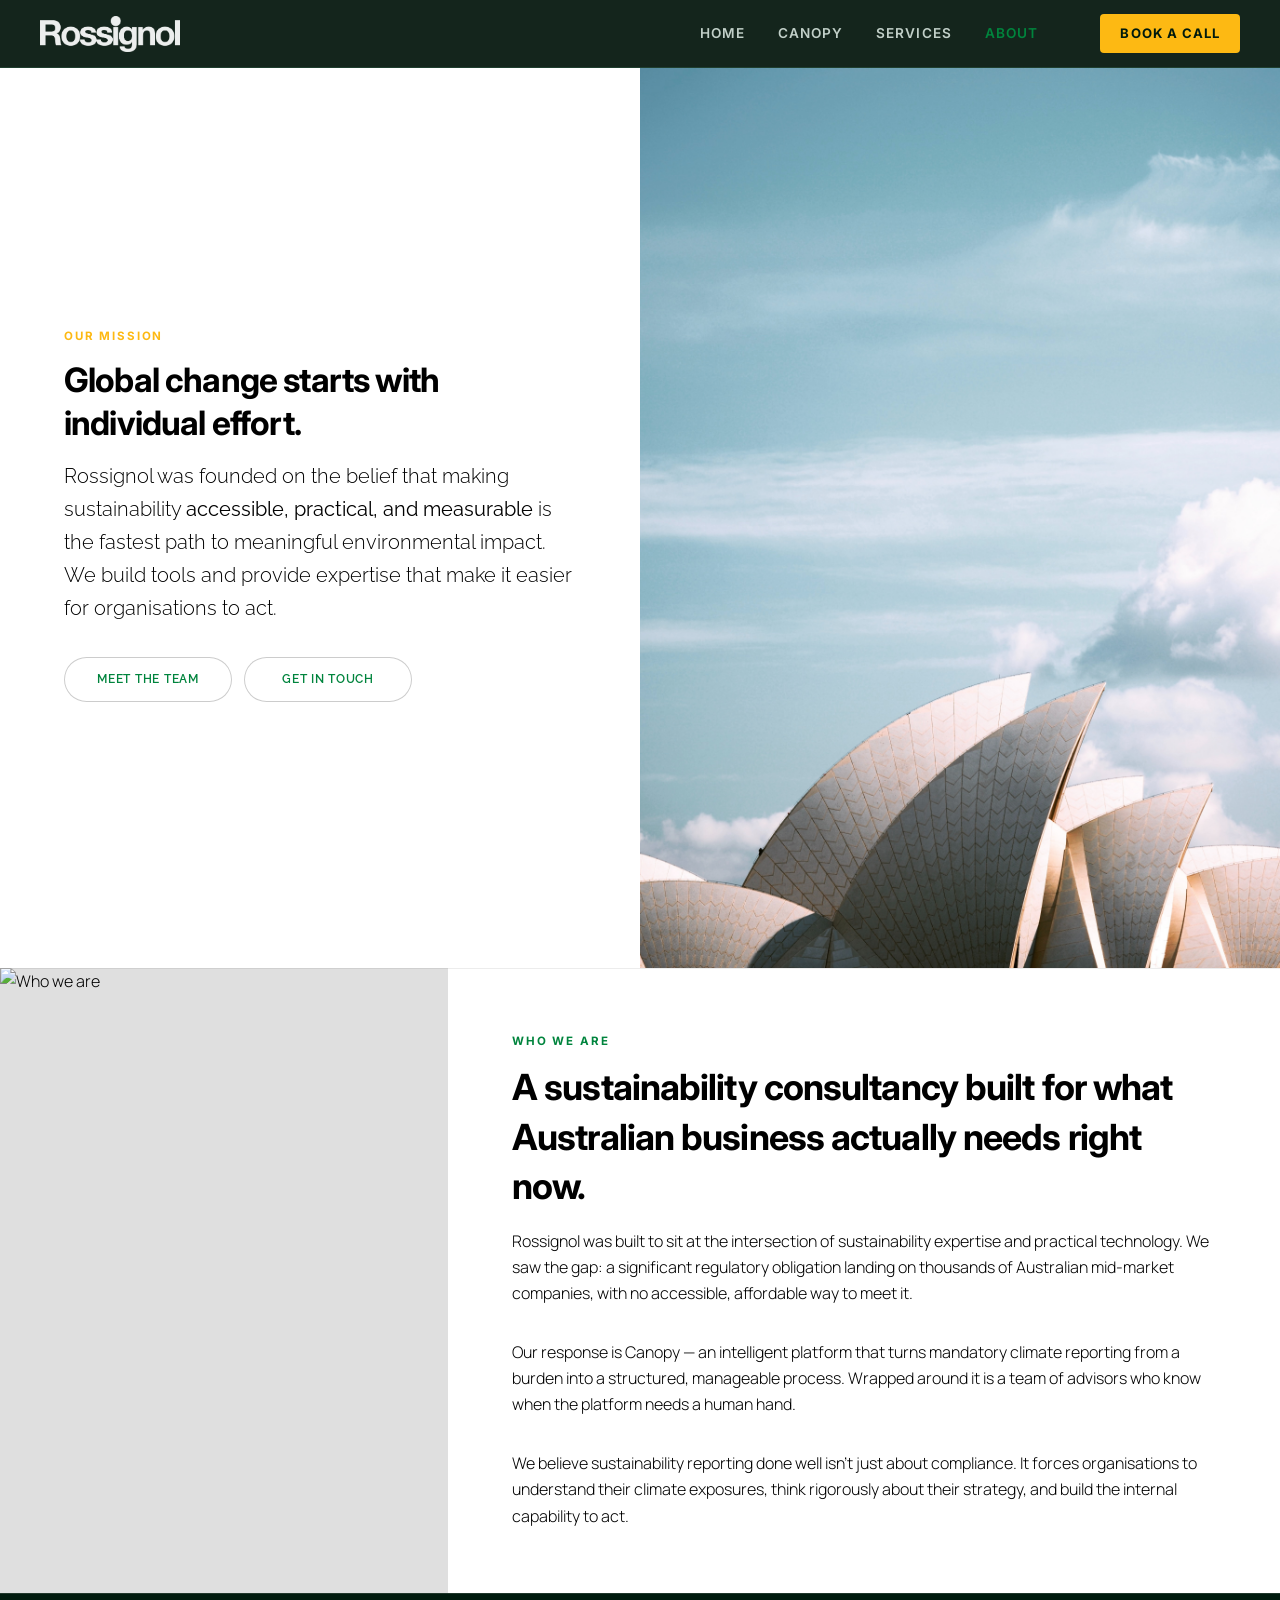
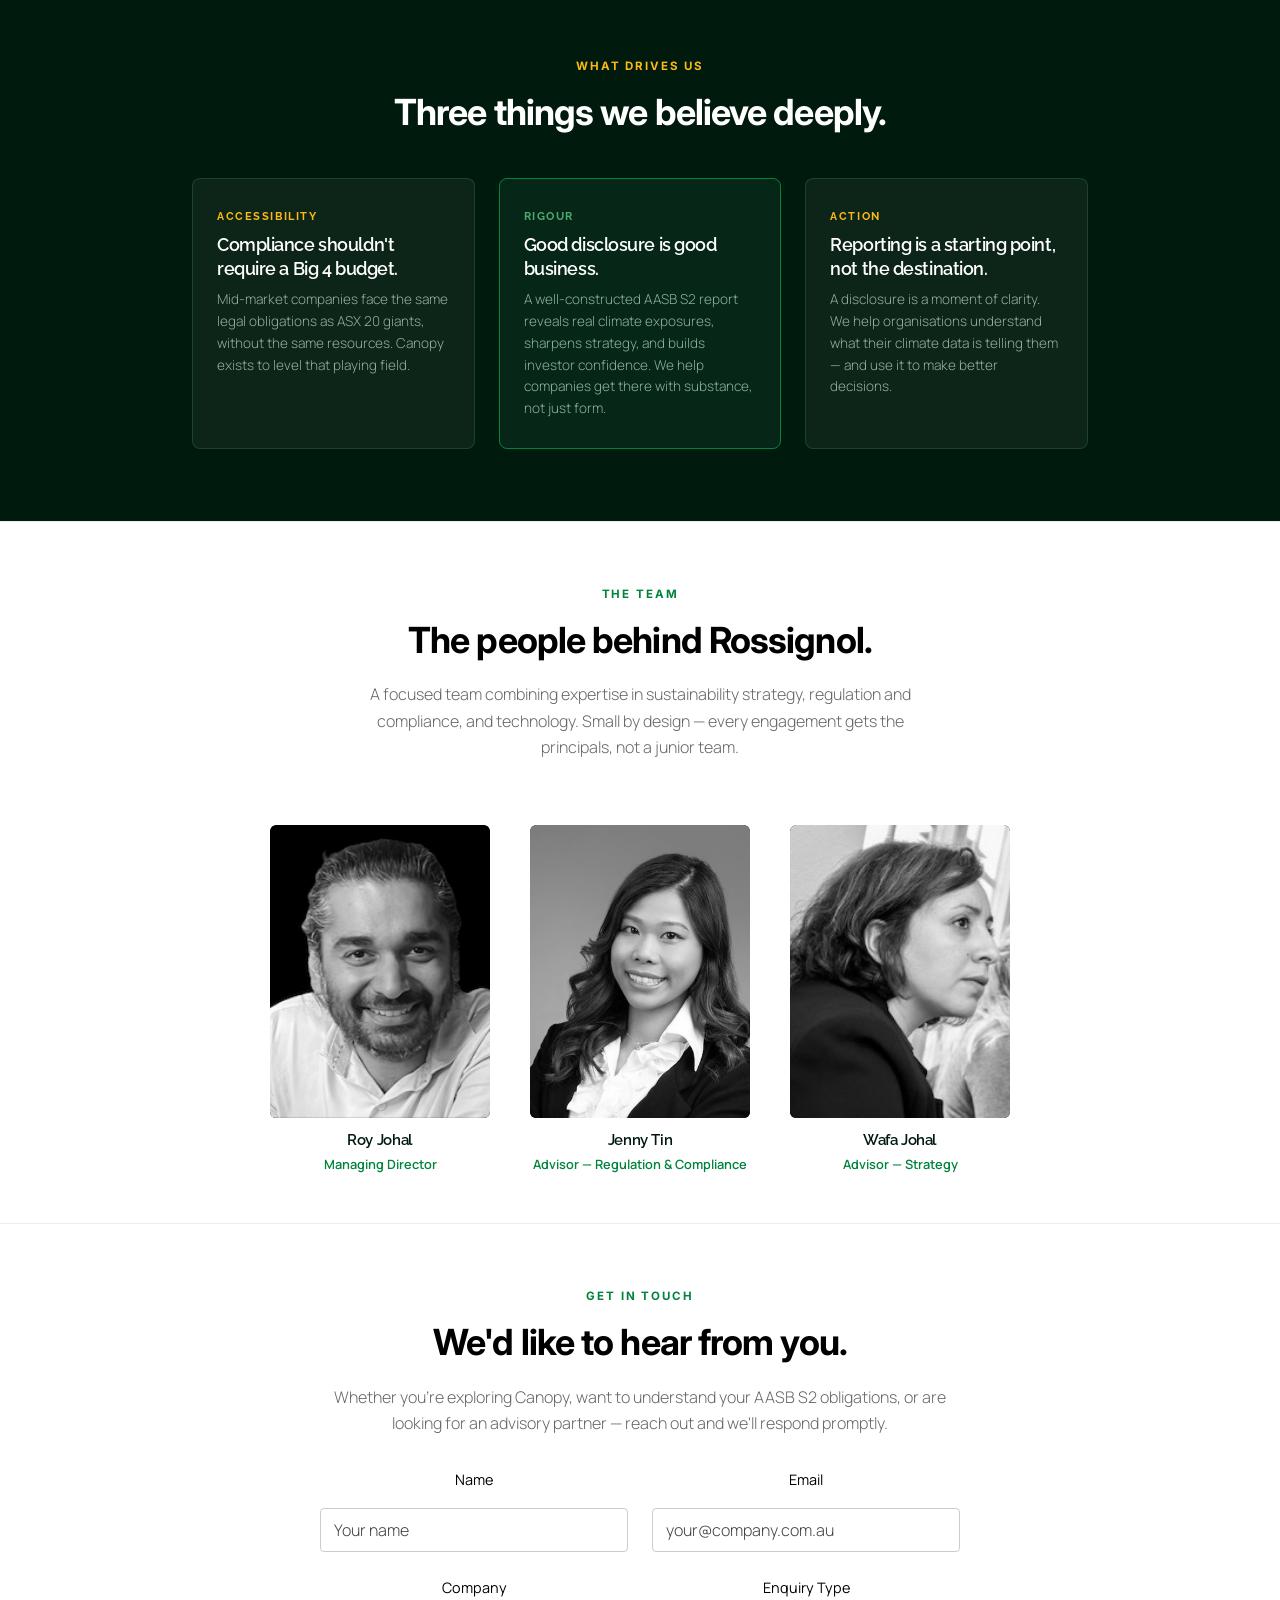
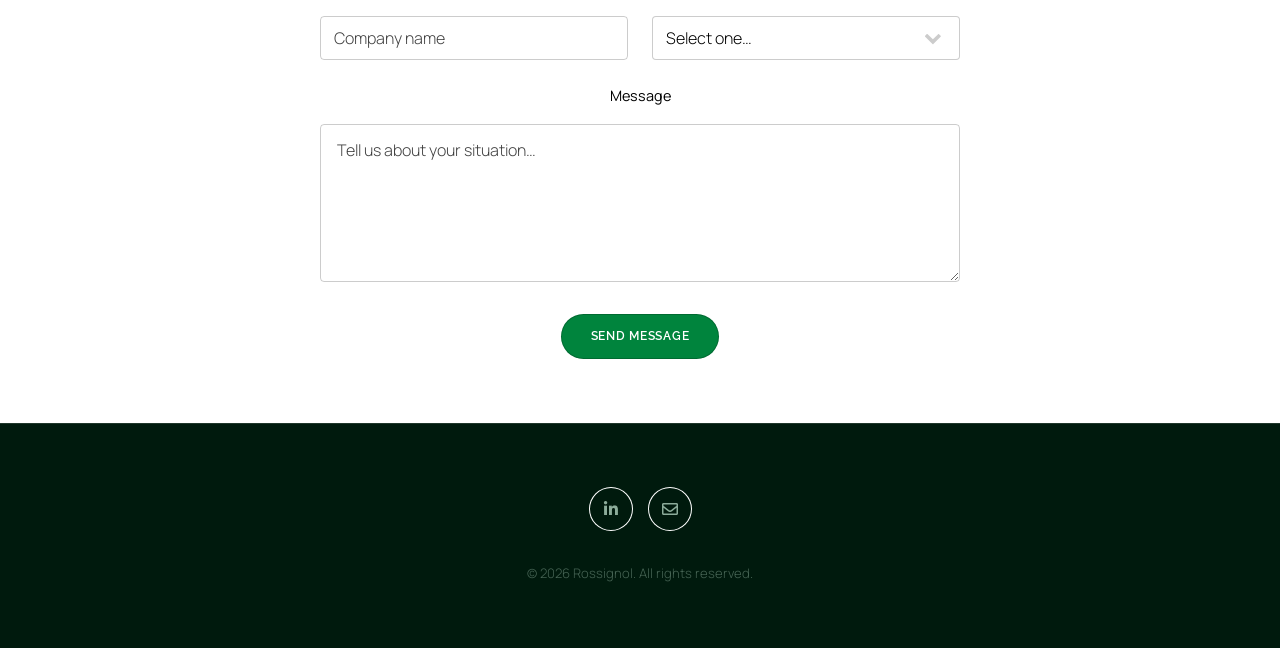
==== about.html @ 2f68af0b "site update v2" ====
<!DOCTYPE HTML>
<html lang="en">

<head>
	<title>About Rossignol — Our Mission &amp; Team</title>
	<meta charset="utf-8" />
	<meta name="viewport" content="width=device-width, initial-scale=1, user-scalable=no" />
	<meta name="description" content="Rossignol is an Australian sustainability consultancy and climate tech company. Meet the team behind Canopy — the AASB S2 climate reporting platform." />
	<link rel="stylesheet" href="assets/css/main.css" />
	<link rel="stylesheet" href="assets/css/custom.css" />
	<noscript><link rel="stylesheet" href="assets/css/noscript.css" /></noscript>

	<link rel="icon" href="images/favicon-32.png" sizes="32x32">
	<link rel="icon" href="images/favicon-128.png" sizes="128x128">
	<link rel="apple-touch-icon" href="images/favicon-180.png" sizes="180x180">
</head>

<body class="is-preload">

	<!-- Navigation -->
	<header id="site-header">
		<div class="header-inner">
			<a href="index.html" class="site-logo">
				<img src="images/logo.png" alt="Rossignol" />
			</a>
			<nav class="site-nav">
				<a href="index.html">Home</a>
				<a href="canopy.html">Canopy</a>
				<a href="services.html">Services</a>
				<a href="about.html" class="active">About</a>
			</nav>
			<a href="#contact" class="nav-cta smooth-scroll-middle">Book a Call</a>
			<button class="nav-toggle" onclick="document.body.classList.toggle('nav-mobile-open')" aria-label="Toggle menu">&#9776;</button>
		</div>
	</header>

	<!-- Wrapper -->
	<div id="wrapper" class="divided">

		<!-- MISSION HERO -->
		<section class="banner style1 orient-left content-align-left image-position-right fullscreen onload-image-fade-in onload-content-fade-right">
			<div class="content">
				<span class="section-label">Our Mission</span>
				<h1>Global change starts with individual effort.</h1>
				<p class="major">Rossignol was founded on the belief that making sustainability <strong>accessible, practical, and measurable</strong> is the fastest path to meaningful environmental impact. We build tools and provide expertise that make it easier for organisations to act.</p>
				<ul class="actions stacked">
					<li>
						<a href="#team" class="button big wide smooth-scroll-middle">Meet the Team</a>
						&nbsp;&nbsp;
						<a href="#contact" class="button big wide smooth-scroll-middle">Get in Touch</a>
					</li>
				</ul>
			</div>
			<div class="image">
				<img src="images/spotlight01.jpg" alt="Our mission" />
			</div>
		</section>

		<!-- WHO WE ARE -->
		<section class="spotlight style1 orient-right content-align-left image-position-center onscroll-image-fade-in">
			<div class="content">
				<span class="section-label">Who We Are</span>
				<h2>A sustainability consultancy built for what Australian business actually needs right now.</h2>
				<p>Rossignol was built to sit at the intersection of sustainability expertise and practical technology. We saw the gap: a significant regulatory obligation landing on thousands of Australian mid-market companies, with no accessible, affordable way to meet it.</p>
				<p>Our response is Canopy — an intelligent platform that turns mandatory climate reporting from a burden into a structured, manageable process. Wrapped around it is a team of advisors who know when the platform needs a human hand.</p>
				<p>We believe sustainability reporting done well isn't just about compliance. It forces organisations to understand their climate exposures, think rigorously about their strategy, and build the internal capability to act.</p>
			</div>
			<div class="image">
				<img src="images/spotlight03.jpg" alt="Who we are" />
			</div>
		</section>

		<!-- WHAT WE BELIEVE -->
		<section class="wrapper style1 invert align-center">
			<div class="inner">
				<span class="section-label">What Drives Us</span>
				<h2>Three things we believe deeply.</h2>

				<div class="deadline-grid" style="margin-top: 2.5rem;">
					<div class="deadline-card">
						<span class="group-label">Accessibility</span>
						<h3>Compliance shouldn't require a Big 4 budget.</h3>
						<p>Mid-market companies face the same legal obligations as ASX 20 giants, without the same resources. Canopy exists to level that playing field.</p>
					</div>
					<div class="deadline-card highlight">
						<span class="group-label">Rigour</span>
						<h3>Good disclosure is good business.</h3>
						<p>A well-constructed AASB S2 report reveals real climate exposures, sharpens strategy, and builds investor confidence. We help companies get there with substance, not just form.</p>
					</div>
					<div class="deadline-card">
						<span class="group-label">Action</span>
						<h3>Reporting is a starting point, not the destination.</h3>
						<p>A disclosure is a moment of clarity. We help organisations understand what their climate data is telling them — and use it to make better decisions.</p>
					</div>
				</div>
			</div>
		</section>

		<!-- TEAM -->
		<section class="wrapper style1 align-center" id="team">
			<div class="inner">
				<span class="section-label">The Team</span>
				<h2>The people behind Rossignol.</h2>
				<p style="max-width: 560px; margin: 0 auto; color: rgba(0,0,0,0.6);">A focused team combining expertise in sustainability strategy, regulation and compliance, and technology. Small by design — every engagement gets the principals, not a junior team.</p>
			</div>

			<div class="team-grid">

			<div class="team-card">
				<div class="team-photo-wrap">
					<img src="images/gallery/thumbs/01.png" alt="Roy Johal — Managing Director" />
					<div class="team-overlay">
						<h3>Roy Johal</h3>
						<p>Managing Director</p>
					</div>
				</div>
				<div class="team-label">
					<h3>Roy Johal</h3>
					<p>Managing Director</p>
				</div>
			</div>

			<div class="team-card">
				<div class="team-photo-wrap">
					<img src="images/gallery/thumbs/03.jpeg" alt="Jenny Tin — Advisor, Regulation and Compliance" />
					<div class="team-overlay">
						<h3>Jenny Tin</h3>
						<p>Advisor — Regulation &amp; Compliance</p>
					</div>
				</div>
				<div class="team-label">
					<h3>Jenny Tin</h3>
					<p>Advisor — Regulation &amp; Compliance</p>
				</div>
			</div>

			<div class="team-card">
				<div class="team-photo-wrap">
					<img src="images/gallery/thumbs/02.jpeg" alt="Wafa Johal — Advisor, Strategy" />
					<div class="team-overlay">
						<h3>Wafa Johal</h3>
						<p>Advisor — Strategy</p>
					</div>
				</div>
				<div class="team-label">
					<h3>Wafa Johal</h3>
					<p>Advisor — Strategy</p>
				</div>
			</div>

		</div>
		</section>

		<!-- CONTACT -->
		<section class="wrapper style1 align-center" id="contact">
			<div class="inner medium">
				<span class="section-label">Get in Touch</span>
				<h2>We'd like to hear from you.</h2>
				<p style="color: rgba(0,0,0,0.6); margin-bottom: 2rem;">Whether you're exploring Canopy, want to understand your AASB S2 obligations, or are looking for an advisory partner — reach out and we'll respond promptly.</p>
				<form method="post" action="https://formspree.io/f/meqbvoko" accept-charset="utf-8">
					<div class="fields">
						<div class="field half">
							<label for="name">Name</label>
							<input type="text" name="name" id="name" placeholder="Your name" />
						</div>
						<div class="field half">
							<label for="email">Email</label>
							<input type="email" name="email" id="email" placeholder="your@company.com.au" />
						</div>
						<div class="field half">
							<label for="company">Company</label>
							<input type="text" name="company" id="company" placeholder="Company name" />
						</div>
						<div class="field half">
							<label for="enquiry">Enquiry Type</label>
							<select name="enquiry" id="enquiry">
								<option value="">Select one…</option>
								<option value="early-access">Canopy Early Access</option>
								<option value="discovery">Book a Discovery Call</option>
								<option value="services">Advisory Services</option>
								<option value="general">General Enquiry</option>
							</select>
						</div>
						<div class="field">
							<label for="message">Message</label>
							<textarea name="message" id="message" rows="5" placeholder="Tell us about your situation…"></textarea>
						</div>
					</div>
					<ul class="actions special">
						<li><input type="submit" value="Send Message" /></li>
					</ul>
				</form>
			</div>
		</section>

		<!-- Footer -->
		<footer class="wrapper style1 align-center invert">
			<div class="inner">
				<ul class="icons">
					<li><a href="#" class="icon brands style2 fa-linkedin-in"><span class="label">LinkedIn</span></a></li>
					<li><a href="#" class="icon style2 fa-envelope"><span class="label">Email</span></a></li>
				</ul>
				<p style="margin-top: 1.5rem; font-size: 0.82rem; opacity: 0.5;">&copy; 2026 Rossignol. All rights reserved.</p>
			</div>
		</footer>

	</div>

	<!-- Scripts -->
	<script src="assets/js/jquery.min.js"></script>
	<script src="assets/js/jquery.scrollex.min.js"></script>
	<script src="assets/js/jquery.scrolly.min.js"></script>
	<script src="assets/js/browser.min.js"></script>
	<script src="assets/js/breakpoints.min.js"></script>
	<script src="assets/js/util.js"></script>
	<script src="assets/js/main.js"></script>

</body>
</html>
---- assets/css/main.css ----
@import url(fontawesome-all.min.css);
/* @import url("https://fonts.googleapis.com/css?family=Arimo:300,300i,400,400i"); */
@import url("https://fonts.googleapis.com/css?family=Source+Sans+Pro:300,300i,400,400i");

/*
	Story by HTML5 UP
	html5up.net | @ajlkn
	Free for personal and commercial use under the CCA 3.0 license (html5up.net/license)
*/

html, body, div, span, applet, object,
iframe, h1, h2, h3, h4, h5, h6, p, blockquote,
pre, a, abbr, acronym, address, big, cite,
code, del, dfn, em, img, ins, kbd, q, s, samp,
small, strike, strong, sub, sup, tt, var, b,
u, i, center, dl, dt, dd, ol, ul, li, fieldset,
form, label, legend, table, caption, tbody,
tfoot, thead, tr, th, td, article, aside,
canvas, details, embed, figure, figcaption,
footer, header, hgroup, menu, nav, output, ruby,
section, summary, time, mark, audio, video {
	margin: 0;
	padding: 0;
	border: 0;
	font-size: 100%;
	font: inherit;
	vertical-align: baseline;}

article, aside, details, figcaption, figure,
footer, header, hgroup, menu, nav, section {
	display: block;}

body {
	line-height: 1;
}

ol, ul {
	list-style: none;
}

blockquote, q {
	quotes: none;
}

	blockquote:before, blockquote:after, q:before, q:after {
		content: '';
		content: none;
	}

table {
	border-collapse: collapse;
	border-spacing: 0;
}

body {
	-webkit-text-size-adjust: none;
}

mark {
	background-color: transparent;
	color: inherit;
}

input::-moz-focus-inner {
	border: 0;
	padding: 0;
}

input, select, textarea {
	-moz-appearance: none;
	-webkit-appearance: none;
	-ms-appearance: none;
	appearance: none;
}

/* Basic */

	@-ms-viewport {
		width: device-width;
	}

	body {
		-ms-overflow-style: scrollbar;
	}

	@media screen and (max-width: 480px) {

		html, body {
			min-width: 320px;
		}

	}

	html {
		box-sizing: border-box;
	}

	*, *:before, *:after {
		box-sizing: inherit;
	}

	body {
		background: #ffffff;
	}

		body.is-preload *, body.is-preload *:before, body.is-preload *:after {
			-moz-animation: none !important;
			-webkit-animation: none !important;
			-ms-animation: none !important;
			animation: none !important;
			-moz-transition: none !important;
			-webkit-transition: none !important;
			-ms-transition: none !important;
			transition: none !important;
		}

/* Type */

	html {
		font-size: 18pt;
	}

		@media screen and (max-width: 1680px) {

			html {
				font-size: 14pt;
			}

		}

		@media screen and (max-width: 1280px) {

			html {
				font-size: 12pt;
			}

		}

		@media screen and (max-width: 736px) {

			html {
				font-size: 11pt;
			}

		}

		@media screen and (max-width: 360px) {

			html {
				font-size: 10pt;
			}

		}

	body {
		background-color: #ffffff;
		color: #000000;
	}

	body, input, select, textarea {
		font-family: "Source Sans Pro", Helvetica, sans-serif;
		font-size: 1rem;
		font-weight: 300;
		line-height: 1.65;
	}

	a {
		-moz-transition: color 0.2s ease-in-out;
		-webkit-transition: color 0.2s ease-in-out;
		-ms-transition: color 0.2s ease-in-out;
		transition: color 0.2s ease-in-out;
		text-decoration: underline;
	}

		a:hover {
			text-decoration: none;
		}

	strong, b {
		font-weight: 400;
	}

	em, i {
		font-style: italic;
	}

	p {
		margin: 0 0 2rem 0;
	}

		p.major {
			font-size: 1.25rem;
		}

	h1, h2, h3, h4, h5, h6 {
		font-weight: 300;
		line-height: 1.375;
		letter-spacing: -0.05em;
		margin: 0 0 1rem 0;
	}

		h1 a, h2 a, h3 a, h4 a, h5 a, h6 a {
			color: inherit;
			text-decoration: none;
		}

	h1 {
		font-size: 3.5rem;
		line-height: 1.2;
	}

	h2 {
		font-size: 2.25rem;
	}

	h3 {
		font-size: 1.5rem;
	}

	h4 {
		font-size: 1.1rem;
	}

	h5 {
		font-size: 0.9rem;
	}

	h6 {
		font-size: 0.7rem;
	}

	sub {
		font-size: 0.8rem;
		position: relative;
		top: 0.5rem;
	}

	sup {
		font-size: 0.8rem;
		position: relative;
		top: -0.5rem;
	}

	blockquote {
		border-left: solid 4px;
		font-style: italic;
		margin: 0 0 2rem 0;
		padding: 0.5rem 0 0.5rem 2rem;
	}

	code {
		border-radius: 4px;
		font-family: "Courier New", monospace;
		font-size: 0.9em;
		margin: 0 0.25rem;
		padding: 0.25rem 0.325rem;
	}

	pre {
		-webkit-overflow-scrolling: touch;
		font-family: "Courier New", monospace;
		font-size: 0.9em;
		margin: 0 0 2rem 0;
	}

		pre code {
			display: block;
			line-height: 1.5;
			padding: 0.75rem 1rem;
			overflow-x: auto;
		}

	hr {
		border: 0;
		border-bottom: solid 1px;
		margin: 2.5rem 0;
	}

		hr.major {
			margin: 3.5rem 0;
		}

	.align-left {
		text-align: left;
	}

	.align-center {
		text-align: center;
	}

	.align-right {
		text-align: right;
	}

	@media screen and (max-width: 736px) {

		p.major {
			font-size: 1.1rem;
		}

		h1 {
			font-size: 2.5rem;
		}

		h2 {
			font-size: 2rem;
		}

		h3 {
			font-size: 1.25rem;
		}

		h4 {
			font-size: 1rem;
		}

	}

	input, select, textarea {
		color: #000000;
	}

	a {
		color: #000000;
	}

		a:hover {
			color: #47D3E5;
		}

	strong, b {
		color: #000000;
	}

	h1, h2, h3, h4, h5, h6 {
		color: #000000;
	}

	blockquote {
		border-left-color: rgba(0, 0, 0, 0.2);
	}

	code {
		background: rgba(0, 0, 0, 0.05);
		border-color: rgba(0, 0, 0, 0.2);
	}

	hr {
		border-bottom-color: rgba(0, 0, 0, 0.2);
	}

/* Row */

	.row {
		display: flex;
		flex-wrap: wrap;
		box-sizing: border-box;
		align-items: stretch;
	}

		.row > * {
			box-sizing: border-box;
		}

		.row.gtr-uniform > * > :last-child {
			margin-bottom: 0;
		}

		.row.aln-left {
			justify-content: flex-start;
		}

		.row.aln-center {
			justify-content: center;
		}

		.row.aln-right {
			justify-content: flex-end;
		}

		.row.aln-top {
			align-items: flex-start;
		}

		.row.aln-middle {
			align-items: center;
		}

		.row.aln-bottom {
			align-items: flex-end;
		}

		.row > .imp {
			order: -1;
		}

		.row > .col-1 {
			width: 8.33333%;
		}

		.row > .off-1 {
			margin-left: 8.33333%;
		}

		.row > .col-2 {
			width: 16.66667%;
		}

		.row > .off-2 {
			margin-left: 16.66667%;
		}

		.row > .col-3 {
			width: 25%;
		}

		.row > .off-3 {
			margin-left: 25%;
		}

		.row > .col-4 {
			width: 33.33333%;
		}

		.row > .off-4 {
			margin-left: 33.33333%;
		}

		.row > .col-5 {
			width: 41.66667%;
		}

		.row > .off-5 {
			margin-left: 41.66667%;
		}

		.row > .col-6 {
			width: 50%;
		}

		.row > .off-6 {
			margin-left: 50%;
		}

		.row > .col-7 {
			width: 58.33333%;
		}

		.row > .off-7 {
			margin-left: 58.33333%;
		}

		.row > .col-8 {
			width: 66.66667%;
		}

		.row > .off-8 {
			margin-left: 66.66667%;
		}

		.row > .col-9 {
			width: 75%;
		}

		.row > .off-9 {
			margin-left: 75%;
		}

		.row > .col-10 {
			width: 83.33333%;
		}

		.row > .off-10 {
			margin-left: 83.33333%;
		}

		.row > .col-11 {
			width: 91.66667%;
		}

		.row > .off-11 {
			margin-left: 91.66667%;
		}

		.row > .col-12 {
			width: 100%;
		}

		.row > .off-12 {
			margin-left: 100%;
		}

		.row.gtr-0 {
			margin-top: 0;
			margin-left: 0rem;
		}

			.row.gtr-0 > * {
				padding: 0 0 0 0rem;
			}

			.row.gtr-0.gtr-uniform {
				margin-top: 0rem;
			}

				.row.gtr-0.gtr-uniform > * {
					padding-top: 0rem;
				}

		.row.gtr-25 {
			margin-top: 0;
			margin-left: -0.5rem;
		}

			.row.gtr-25 > * {
				padding: 0 0 0 0.5rem;
			}

			.row.gtr-25.gtr-uniform {
				margin-top: -0.5rem;
			}

				.row.gtr-25.gtr-uniform > * {
					padding-top: 0.5rem;
				}

		.row.gtr-50 {
			margin-top: 0;
			margin-left: -1rem;
		}

			.row.gtr-50 > * {
				padding: 0 0 0 1rem;
			}

			.row.gtr-50.gtr-uniform {
				margin-top: -1rem;
			}

				.row.gtr-50.gtr-uniform > * {
					padding-top: 1rem;
				}

		.row {
			margin-top: 0;
			margin-left: -2rem;
		}

			.row > * {
				padding: 0 0 0 2rem;
			}

			.row.gtr-uniform {
				margin-top: -2rem;
			}

				.row.gtr-uniform > * {
					padding-top: 2rem;
				}

		.row.gtr-150 {
			margin-top: 0;
			margin-left: -3rem;
		}

			.row.gtr-150 > * {
				padding: 0 0 0 3rem;
			}

			.row.gtr-150.gtr-uniform {
				margin-top: -3rem;
			}

				.row.gtr-150.gtr-uniform > * {
					padding-top: 3rem;
				}

		.row.gtr-200 {
			margin-top: 0;
			margin-left: -4rem;
		}

			.row.gtr-200 > * {
				padding: 0 0 0 4rem;
			}

			.row.gtr-200.gtr-uniform {
				margin-top: -4rem;
			}

				.row.gtr-200.gtr-uniform > * {
					padding-top: 4rem;
				}

		@media screen and (max-width: 1680px) {

			.row {
				display: flex;
				flex-wrap: wrap;
				box-sizing: border-box;
				align-items: stretch;
			}

				.row > * {
					box-sizing: border-box;
				}

				.row.gtr-uniform > * > :last-child {
					margin-bottom: 0;
				}

				.row.aln-left {
					justify-content: flex-start;
				}

				.row.aln-center {
					justify-content: center;
				}

				.row.aln-right {
					justify-content: flex-end;
				}

				.row.aln-top {
					align-items: flex-start;
				}

				.row.aln-middle {
					align-items: center;
				}

				.row.aln-bottom {
					align-items: flex-end;
				}

				.row > .imp-xlarge {
					order: -1;
				}

				.row > .col-1-xlarge {
					width: 8.33333%;
				}

				.row > .off-1-xlarge {
					margin-left: 8.33333%;
				}

				.row > .col-2-xlarge {
					width: 16.66667%;
				}

				.row > .off-2-xlarge {
					margin-left: 16.66667%;
				}

				.row > .col-3-xlarge {
					width: 25%;
				}

				.row > .off-3-xlarge {
					margin-left: 25%;
				}

				.row > .col-4-xlarge {
					width: 33.33333%;
				}

				.row > .off-4-xlarge {
					margin-left: 33.33333%;
				}

				.row > .col-5-xlarge {
					width: 41.66667%;
				}

				.row > .off-5-xlarge {
					margin-left: 41.66667%;
				}

				.row > .col-6-xlarge {
					width: 50%;
				}

				.row > .off-6-xlarge {
					margin-left: 50%;
				}

				.row > .col-7-xlarge {
					width: 58.33333%;
				}

				.row > .off-7-xlarge {
					margin-left: 58.33333%;
				}

				.row > .col-8-xlarge {
					width: 66.66667%;
				}

				.row > .off-8-xlarge {
					margin-left: 66.66667%;
				}

				.row > .col-9-xlarge {
					width: 75%;
				}

				.row > .off-9-xlarge {
					margin-left: 75%;
				}

				.row > .col-10-xlarge {
					width: 83.33333%;
				}

				.row > .off-10-xlarge {
					margin-left: 83.33333%;
				}

				.row > .col-11-xlarge {
					width: 91.66667%;
				}

				.row > .off-11-xlarge {
					margin-left: 91.66667%;
				}

				.row > .col-12-xlarge {
					width: 100%;
				}

				.row > .off-12-xlarge {
					margin-left: 100%;
				}

				.row.gtr-0 {
					margin-top: 0;
					margin-left: 0rem;
				}

					.row.gtr-0 > * {
						padding: 0 0 0 0rem;
					}

					.row.gtr-0.gtr-uniform {
						margin-top: 0rem;
					}

						.row.gtr-0.gtr-uniform > * {
							padding-top: 0rem;
						}

				.row.gtr-25 {
					margin-top: 0;
					margin-left: -0.5rem;
				}

					.row.gtr-25 > * {
						padding: 0 0 0 0.5rem;
					}

					.row.gtr-25.gtr-uniform {
						margin-top: -0.5rem;
					}

						.row.gtr-25.gtr-uniform > * {
							padding-top: 0.5rem;
						}

				.row.gtr-50 {
					margin-top: 0;
					margin-left: -1rem;
				}

					.row.gtr-50 > * {
						padding: 0 0 0 1rem;
					}

					.row.gtr-50.gtr-uniform {
						margin-top: -1rem;
					}

						.row.gtr-50.gtr-uniform > * {
							padding-top: 1rem;
						}

				.row {
					margin-top: 0;
					margin-left: -2rem;
				}

					.row > * {
						padding: 0 0 0 2rem;
					}

					.row.gtr-uniform {
						margin-top: -2rem;
					}

						.row.gtr-uniform > * {
							padding-top: 2rem;
						}

				.row.gtr-150 {
					margin-top: 0;
					margin-left: -3rem;
				}

					.row.gtr-150 > * {
						padding: 0 0 0 3rem;
					}

					.row.gtr-150.gtr-uniform {
						margin-top: -3rem;
					}

						.row.gtr-150.gtr-uniform > * {
							padding-top: 3rem;
						}

				.row.gtr-200 {
					margin-top: 0;
					margin-left: -4rem;
				}

					.row.gtr-200 > * {
						padding: 0 0 0 4rem;
					}

					.row.gtr-200.gtr-uniform {
						margin-top: -4rem;
					}

						.row.gtr-200.gtr-uniform > * {
							padding-top: 4rem;
						}

		}

		@media screen and (max-width: 1280px) {

			.row {
				display: flex;
				flex-wrap: wrap;
				box-sizing: border-box;
				align-items: stretch;
			}

				.row > * {
					box-sizing: border-box;
				}

				.row.gtr-uniform > * > :last-child {
					margin-bottom: 0;
				}

				.row.aln-left {
					justify-content: flex-start;
				}

				.row.aln-center {
					justify-content: center;
				}

				.row.aln-right {
					justify-content: flex-end;
				}

				.row.aln-top {
					align-items: flex-start;
				}

				.row.aln-middle {
					align-items: center;
				}

				.row.aln-bottom {
					align-items: flex-end;
				}

				.row > .imp-large {
					order: -1;
				}

				.row > .col-1-large {
					width: 8.33333%;
				}

				.row > .off-1-large {
					margin-left: 8.33333%;
				}

				.row > .col-2-large {
					width: 16.66667%;
				}

				.row > .off-2-large {
					margin-left: 16.66667%;
				}

				.row > .col-3-large {
					width: 25%;
				}

				.row > .off-3-large {
					margin-left: 25%;
				}

				.row > .col-4-large {
					width: 33.33333%;
				}

				.row > .off-4-large {
					margin-left: 33.33333%;
				}

				.row > .col-5-large {
					width: 41.66667%;
				}

				.row > .off-5-large {
					margin-left: 41.66667%;
				}

				.row > .col-6-large {
					width: 50%;
				}

				.row > .off-6-large {
					margin-left: 50%;
				}

				.row > .col-7-large {
					width: 58.33333%;
				}

				.row > .off-7-large {
					margin-left: 58.33333%;
				}

				.row > .col-8-large {
					width: 66.66667%;
				}

				.row > .off-8-large {
					margin-left: 66.66667%;
				}

				.row > .col-9-large {
					width: 75%;
				}

				.row > .off-9-large {
					margin-left: 75%;
				}

				.row > .col-10-large {
					width: 83.33333%;
				}

				.row > .off-10-large {
					margin-left: 83.33333%;
				}

				.row > .col-11-large {
					width: 91.66667%;
				}

				.row > .off-11-large {
					margin-left: 91.66667%;
				}

				.row > .col-12-large {
					width: 100%;
				}

				.row > .off-12-large {
					margin-left: 100%;
				}

				.row.gtr-0 {
					margin-top: 0;
					margin-left: 0rem;
				}

					.row.gtr-0 > * {
						padding: 0 0 0 0rem;
					}

					.row.gtr-0.gtr-uniform {
						margin-top: 0rem;
					}

						.row.gtr-0.gtr-uniform > * {
							padding-top: 0rem;
						}

				.row.gtr-25 {
					margin-top: 0;
					margin-left: -0.5rem;
				}

					.row.gtr-25 > * {
						padding: 0 0 0 0.5rem;
					}

					.row.gtr-25.gtr-uniform {
						margin-top: -0.5rem;
					}

						.row.gtr-25.gtr-uniform > * {
							padding-top: 0.5rem;
						}

				.row.gtr-50 {
					margin-top: 0;
					margin-left: -1rem;
				}

					.row.gtr-50 > * {
						padding: 0 0 0 1rem;
					}

					.row.gtr-50.gtr-uniform {
						margin-top: -1rem;
					}

						.row.gtr-50.gtr-uniform > * {
							padding-top: 1rem;
						}

				.row {
					margin-top: 0;
					margin-left: -2rem;
				}

					.row > * {
						padding: 0 0 0 2rem;
					}

					.row.gtr-uniform {
						margin-top: -2rem;
					}

						.row.gtr-uniform > * {
							padding-top: 2rem;
						}

				.row.gtr-150 {
					margin-top: 0;
					margin-left: -3rem;
				}

					.row.gtr-150 > * {
						padding: 0 0 0 3rem;
					}

					.row.gtr-150.gtr-uniform {
						margin-top: -3rem;
					}

						.row.gtr-150.gtr-uniform > * {
							padding-top: 3rem;
						}

				.row.gtr-200 {
					margin-top: 0;
					margin-left: -4rem;
				}

					.row.gtr-200 > * {
						padding: 0 0 0 4rem;
					}

					.row.gtr-200.gtr-uniform {
						margin-top: -4rem;
					}

						.row.gtr-200.gtr-uniform > * {
							padding-top: 4rem;
						}

		}

		@media screen and (max-width: 980px) {

			.row {
				display: flex;
				flex-wrap: wrap;
				box-sizing: border-box;
				align-items: stretch;
			}

				.row > * {
					box-sizing: border-box;
				}

				.row.gtr-uniform > * > :last-child {
					margin-bottom: 0;
				}

				.row.aln-left {
					justify-content: flex-start;
				}

				.row.aln-center {
					justify-content: center;
				}

				.row.aln-right {
					justify-content: flex-end;
				}

				.row.aln-top {
					align-items: flex-start;
				}

				.row.aln-middle {
					align-items: center;
				}

				.row.aln-bottom {
					align-items: flex-end;
				}

				.row > .imp-medium {
					order: -1;
				}

				.row > .col-1-medium {
					width: 8.33333%;
				}

				.row > .off-1-medium {
					margin-left: 8.33333%;
				}

				.row > .col-2-medium {
					width: 16.66667%;
				}

				.row > .off-2-medium {
					margin-left: 16.66667%;
				}

				.row > .col-3-medium {
					width: 25%;
				}

				.row > .off-3-medium {
					margin-left: 25%;
				}

				.row > .col-4-medium {
					width: 33.33333%;
				}

				.row > .off-4-medium {
					margin-left: 33.33333%;
				}

				.row > .col-5-medium {
					width: 41.66667%;
				}

				.row > .off-5-medium {
					margin-left: 41.66667%;
				}

				.row > .col-6-medium {
					width: 50%;
				}

				.row > .off-6-medium {
					margin-left: 50%;
				}

				.row > .col-7-medium {
					width: 58.33333%;
				}

				.row > .off-7-medium {
					margin-left: 58.33333%;
				}

				.row > .col-8-medium {
					width: 66.66667%;
				}

				.row > .off-8-medium {
					margin-left: 66.66667%;
				}

				.row > .col-9-medium {
					width: 75%;
				}

				.row > .off-9-medium {
					margin-left: 75%;
				}

				.row > .col-10-medium {
					width: 83.33333%;
				}

				.row > .off-10-medium {
					margin-left: 83.33333%;
				}

				.row > .col-11-medium {
					width: 91.66667%;
				}

				.row > .off-11-medium {
					margin-left: 91.66667%;
				}

				.row > .col-12-medium {
					width: 100%;
				}

				.row > .off-12-medium {
					margin-left: 100%;
				}

				.row.gtr-0 {
					margin-top: 0;
					margin-left: 0rem;
				}

					.row.gtr-0 > * {
						padding: 0 0 0 0rem;
					}

					.row.gtr-0.gtr-uniform {
						margin-top: 0rem;
					}

						.row.gtr-0.gtr-uniform > * {
							padding-top: 0rem;
						}

				.row.gtr-25 {
					margin-top: 0;
					margin-left: -0.5rem;
				}

					.row.gtr-25 > * {
						padding: 0 0 0 0.5rem;
					}

					.row.gtr-25.gtr-uniform {
						margin-top: -0.5rem;
					}

						.row.gtr-25.gtr-uniform > * {
							padding-top: 0.5rem;
						}

				.row.gtr-50 {
					margin-top: 0;
					margin-left: -1rem;
				}

					.row.gtr-50 > * {
						padding: 0 0 0 1rem;
					}

					.row.gtr-50.gtr-uniform {
						margin-top: -1rem;
					}

						.row.gtr-50.gtr-uniform > * {
							padding-top: 1rem;
						}

				.row {
					margin-top: 0;
					margin-left: -2rem;
				}

					.row > * {
						padding: 0 0 0 2rem;
					}

					.row.gtr-uniform {
						margin-top: -2rem;
					}

						.row.gtr-uniform > * {
							padding-top: 2rem;
						}

				.row.gtr-150 {
					margin-top: 0;
					margin-left: -3rem;
				}

					.row.gtr-150 > * {
						padding: 0 0 0 3rem;
					}

					.row.gtr-150.gtr-uniform {
						margin-top: -3rem;
					}

						.row.gtr-150.gtr-uniform > * {
							padding-top: 3rem;
						}

				.row.gtr-200 {
					margin-top: 0;
					margin-left: -4rem;
				}

					.row.gtr-200 > * {
						padding: 0 0 0 4rem;
					}

					.row.gtr-200.gtr-uniform {
						margin-top: -4rem;
					}

						.row.gtr-200.gtr-uniform > * {
							padding-top: 4rem;
						}

		}

		@media screen and (max-width: 736px) {

			.row {
				display: flex;
				flex-wrap: wrap;
				box-sizing: border-box;
				align-items: stretch;
			}

				.row > * {
					box-sizing: border-box;
				}

				.row.gtr-uniform > * > :last-child {
					margin-bottom: 0;
				}

				.row.aln-left {
					justify-content: flex-start;
				}

				.row.aln-center {
					justify-content: center;
				}

				.row.aln-right {
					justify-content: flex-end;
				}

				.row.aln-top {
					align-items: flex-start;
				}

				.row.aln-middle {
					align-items: center;
				}

				.row.aln-bottom {
					align-items: flex-end;
				}

				.row > .imp-small {
					order: -1;
				}

				.row > .col-1-small {
					width: 8.33333%;
				}

				.row > .off-1-small {
					margin-left: 8.33333%;
				}

				.row > .col-2-small {
					width: 16.66667%;
				}

				.row > .off-2-small {
					margin-left: 16.66667%;
				}

				.row > .col-3-small {
					width: 25%;
				}

				.row > .off-3-small {
					margin-left: 25%;
				}

				.row > .col-4-small {
					width: 33.33333%;
				}

				.row > .off-4-small {
					margin-left: 33.33333%;
				}

				.row > .col-5-small {
					width: 41.66667%;
				}

				.row > .off-5-small {
					margin-left: 41.66667%;
				}

				.row > .col-6-small {
					width: 50%;
				}

				.row > .off-6-small {
					margin-left: 50%;
				}

				.row > .col-7-small {
					width: 58.33333%;
				}

				.row > .off-7-small {
					margin-left: 58.33333%;
				}

				.row > .col-8-small {
					width: 66.66667%;
				}

				.row > .off-8-small {
					margin-left: 66.66667%;
				}

				.row > .col-9-small {
					width: 75%;
				}

				.row > .off-9-small {
					margin-left: 75%;
				}

				.row > .col-10-small {
					width: 83.33333%;
				}

				.row > .off-10-small {
					margin-left: 83.33333%;
				}

				.row > .col-11-small {
					width: 91.66667%;
				}

				.row > .off-11-small {
					margin-left: 91.66667%;
				}

				.row > .col-12-small {
					width: 100%;
				}

				.row > .off-12-small {
					margin-left: 100%;
				}

				.row.gtr-0 {
					margin-top: 0;
					margin-left: 0rem;
				}

					.row.gtr-0 > * {
						padding: 0 0 0 0rem;
					}

					.row.gtr-0.gtr-uniform {
						margin-top: 0rem;
					}

						.row.gtr-0.gtr-uniform > * {
							padding-top: 0rem;
						}

				.row.gtr-25 {
					margin-top: 0;
					margin-left: -0.5rem;
				}

					.row.gtr-25 > * {
						padding: 0 0 0 0.5rem;
					}

					.row.gtr-25.gtr-uniform {
						margin-top: -0.5rem;
					}

						.row.gtr-25.gtr-uniform > * {
							padding-top: 0.5rem;
						}

				.row.gtr-50 {
					margin-top: 0;
					margin-left: -1rem;
				}

					.row.gtr-50 > * {
						padding: 0 0 0 1rem;
					}

					.row.gtr-50.gtr-uniform {
						margin-top: -1rem;
					}

						.row.gtr-50.gtr-uniform > * {
							padding-top: 1rem;
						}

				.row {
					margin-top: 0;
					margin-left: -2rem;
				}

					.row > * {
						padding: 0 0 0 2rem;
					}

					.row.gtr-uniform {
						margin-top: -2rem;
					}

						.row.gtr-uniform > * {
							padding-top: 2rem;
						}

				.row.gtr-150 {
					margin-top: 0;
					margin-left: -3rem;
				}

					.row.gtr-150 > * {
						padding: 0 0 0 3rem;
					}

					.row.gtr-150.gtr-uniform {
						margin-top: -3rem;
					}

						.row.gtr-150.gtr-uniform > * {
							padding-top: 3rem;
						}

				.row.gtr-200 {
					margin-top: 0;
					margin-left: -4rem;
				}

					.row.gtr-200 > * {
						padding: 0 0 0 4rem;
					}

					.row.gtr-200.gtr-uniform {
						margin-top: -4rem;
					}

						.row.gtr-200.gtr-uniform > * {
							padding-top: 4rem;
						}

		}

		@media screen and (max-width: 480px) {

			.row {
				display: flex;
				flex-wrap: wrap;
				box-sizing: border-box;
				align-items: stretch;
			}

				.row > * {
					box-sizing: border-box;
				}

				.row.gtr-uniform > * > :last-child {
					margin-bottom: 0;
				}

				.row.aln-left {
					justify-content: flex-start;
				}

				.row.aln-center {
					justify-content: center;
				}

				.row.aln-right {
					justify-content: flex-end;
				}

				.row.aln-top {
					align-items: flex-start;
				}

				.row.aln-middle {
					align-items: center;
				}

				.row.aln-bottom {
					align-items: flex-end;
				}

				.row > .imp-xsmall {
					order: -1;
				}

				.row > .col-1-xsmall {
					width: 8.33333%;
				}

				.row > .off-1-xsmall {
					margin-left: 8.33333%;
				}

				.row > .col-2-xsmall {
					width: 16.66667%;
				}

				.row > .off-2-xsmall {
					margin-left: 16.66667%;
				}

				.row > .col-3-xsmall {
					width: 25%;
				}

				.row > .off-3-xsmall {
					margin-left: 25%;
				}

				.row > .col-4-xsmall {
					width: 33.33333%;
				}

				.row > .off-4-xsmall {
					margin-left: 33.33333%;
				}

				.row > .col-5-xsmall {
					width: 41.66667%;
				}

				.row > .off-5-xsmall {
					margin-left: 41.66667%;
				}

				.row > .col-6-xsmall {
					width: 50%;
				}

				.row > .off-6-xsmall {
					margin-left: 50%;
				}

				.row > .col-7-xsmall {
					width: 58.33333%;
				}

				.row > .off-7-xsmall {
					margin-left: 58.33333%;
				}

				.row > .col-8-xsmall {
					width: 66.66667%;
				}

				.row > .off-8-xsmall {
					margin-left: 66.66667%;
				}

				.row > .col-9-xsmall {
					width: 75%;
				}

				.row > .off-9-xsmall {
					margin-left: 75%;
				}

				.row > .col-10-xsmall {
					width: 83.33333%;
				}

				.row > .off-10-xsmall {
					margin-left: 83.33333%;
				}

				.row > .col-11-xsmall {
					width: 91.66667%;
				}

				.row > .off-11-xsmall {
					margin-left: 91.66667%;
				}

				.row > .col-12-xsmall {
					width: 100%;
				}

				.row > .off-12-xsmall {
					margin-left: 100%;
				}

				.row.gtr-0 {
					margin-top: 0;
					margin-left: 0rem;
				}

					.row.gtr-0 > * {
						padding: 0 0 0 0rem;
					}

					.row.gtr-0.gtr-uniform {
						margin-top: 0rem;
					}

						.row.gtr-0.gtr-uniform > * {
							padding-top: 0rem;
						}

				.row.gtr-25 {
					margin-top: 0;
					margin-left: -0.5rem;
				}

					.row.gtr-25 > * {
						padding: 0 0 0 0.5rem;
					}

					.row.gtr-25.gtr-uniform {
						margin-top: -0.5rem;
					}

						.row.gtr-25.gtr-uniform > * {
							padding-top: 0.5rem;
						}

				.row.gtr-50 {
					margin-top: 0;
					margin-left: -1rem;
				}

					.row.gtr-50 > * {
						padding: 0 0 0 1rem;
					}

					.row.gtr-50.gtr-uniform {
						margin-top: -1rem;
					}

						.row.gtr-50.gtr-uniform > * {
							padding-top: 1rem;
						}

				.row {
					margin-top: 0;
					margin-left: -2rem;
				}

					.row > * {
						padding: 0 0 0 2rem;
					}

					.row.gtr-uniform {
						margin-top: -2rem;
					}

						.row.gtr-uniform > * {
							padding-top: 2rem;
						}

				.row.gtr-150 {
					margin-top: 0;
					margin-left: -3rem;
				}

					.row.gtr-150 > * {
						padding: 0 0 0 3rem;
					}

					.row.gtr-150.gtr-uniform {
						margin-top: -3rem;
					}

						.row.gtr-150.gtr-uniform > * {
							padding-top: 3rem;
						}

				.row.gtr-200 {
					margin-top: 0;
					margin-left: -4rem;
				}

					.row.gtr-200 > * {
						padding: 0 0 0 4rem;
					}

					.row.gtr-200.gtr-uniform {
						margin-top: -4rem;
					}

						.row.gtr-200.gtr-uniform > * {
							padding-top: 4rem;
						}

		}

		@media screen and (max-width: 360px) {

			.row {
				display: flex;
				flex-wrap: wrap;
				box-sizing: border-box;
				align-items: stretch;
			}

				.row > * {
					box-sizing: border-box;
				}

				.row.gtr-uniform > * > :last-child {
					margin-bottom: 0;
				}

				.row.aln-left {
					justify-content: flex-start;
				}

				.row.aln-center {
					justify-content: center;
				}

				.row.aln-right {
					justify-content: flex-end;
				}

				.row.aln-top {
					align-items: flex-start;
				}

				.row.aln-middle {
					align-items: center;
				}

				.row.aln-bottom {
					align-items: flex-end;
				}

				.row > .imp-xxsmall {
					order: -1;
				}

				.row > .col-1-xxsmall {
					width: 8.33333%;
				}

				.row > .off-1-xxsmall {
					margin-left: 8.33333%;
				}

				.row > .col-2-xxsmall {
					width: 16.66667%;
				}

				.row > .off-2-xxsmall {
					margin-left: 16.66667%;
				}

				.row > .col-3-xxsmall {
					width: 25%;
				}

				.row > .off-3-xxsmall {
					margin-left: 25%;
				}

				.row > .col-4-xxsmall {
					width: 33.33333%;
				}

				.row > .off-4-xxsmall {
					margin-left: 33.33333%;
				}

				.row > .col-5-xxsmall {
					width: 41.66667%;
				}

				.row > .off-5-xxsmall {
					margin-left: 41.66667%;
				}

				.row > .col-6-xxsmall {
					width: 50%;
				}

				.row > .off-6-xxsmall {
					margin-left: 50%;
				}

				.row > .col-7-xxsmall {
					width: 58.33333%;
				}

				.row > .off-7-xxsmall {
					margin-left: 58.33333%;
				}

				.row > .col-8-xxsmall {
					width: 66.66667%;
				}

				.row > .off-8-xxsmall {
					margin-left: 66.66667%;
				}

				.row > .col-9-xxsmall {
					width: 75%;
				}

				.row > .off-9-xxsmall {
					margin-left: 75%;
				}

				.row > .col-10-xxsmall {
					width: 83.33333%;
				}

				.row > .off-10-xxsmall {
					margin-left: 83.33333%;
				}

				.row > .col-11-xxsmall {
					width: 91.66667%;
				}

				.row > .off-11-xxsmall {
					margin-left: 91.66667%;
				}

				.row > .col-12-xxsmall {
					width: 100%;
				}

				.row > .off-12-xxsmall {
					margin-left: 100%;
				}

				.row.gtr-0 {
					margin-top: 0;
					margin-left: 0rem;
				}

					.row.gtr-0 > * {
						padding: 0 0 0 0rem;
					}

					.row.gtr-0.gtr-uniform {
						margin-top: 0rem;
					}

						.row.gtr-0.gtr-uniform > * {
							padding-top: 0rem;
						}

				.row.gtr-25 {
					margin-top: 0;
					margin-left: -0.5rem;
				}

					.row.gtr-25 > * {
						padding: 0 0 0 0.5rem;
					}

					.row.gtr-25.gtr-uniform {
						margin-top: -0.5rem;
					}

						.row.gtr-25.gtr-uniform > * {
							padding-top: 0.5rem;
						}

				.row.gtr-50 {
					margin-top: 0;
					margin-left: -1rem;
				}

					.row.gtr-50 > * {
						padding: 0 0 0 1rem;
					}

					.row.gtr-50.gtr-uniform {
						margin-top: -1rem;
					}

						.row.gtr-50.gtr-uniform > * {
							padding-top: 1rem;
						}

				.row {
					margin-top: 0;
					margin-left: -2rem;
				}

					.row > * {
						padding: 0 0 0 2rem;
					}

					.row.gtr-uniform {
						margin-top: -2rem;
					}

						.row.gtr-uniform > * {
							padding-top: 2rem;
						}

				.row.gtr-150 {
					margin-top: 0;
					margin-left: -3rem;
				}

					.row.gtr-150 > * {
						padding: 0 0 0 3rem;
					}

					.row.gtr-150.gtr-uniform {
						margin-top: -3rem;
					}

						.row.gtr-150.gtr-uniform > * {
							padding-top: 3rem;
						}

				.row.gtr-200 {
					margin-top: 0;
					margin-left: -4rem;
				}

					.row.gtr-200 > * {
						padding: 0 0 0 4rem;
					}

					.row.gtr-200.gtr-uniform {
						margin-top: -4rem;
					}

						.row.gtr-200.gtr-uniform > * {
							padding-top: 4rem;
						}

		}

/* Box */

	.box {
		border-radius: 4px;
		border: solid 1px;
		margin-bottom: 2rem;
		padding: 1.5rem;
	}

		.box > :last-child,
		.box > :last-child > :last-child,
		.box > :last-child > :last-child > :last-child {
			margin-bottom: 0;
		}

		.box.alt {
			border: 0;
			border-radius: 0;
			padding: 0;
		}

	.box {
		border-color: rgba(0, 0, 0, 0.2);
	}

/* Button */

	input[type="submit"],
	input[type="reset"],
	input[type="button"],
	button,
	.button {
		-moz-appearance: none;
		-webkit-appearance: none;
		-ms-appearance: none;
		appearance: none;
		-moz-transition: background-color 0.2s ease-in-out, box-shadow 0.2s ease-in-out, color 0.2s ease-in-out;
		-webkit-transition: background-color 0.2s ease-in-out, box-shadow 0.2s ease-in-out, color 0.2s ease-in-out;
		-ms-transition: background-color 0.2s ease-in-out, box-shadow 0.2s ease-in-out, color 0.2s ease-in-out;
		transition: background-color 0.2s ease-in-out, box-shadow 0.2s ease-in-out, color 0.2s ease-in-out;
		border: 0;
		cursor: pointer;
		display: inline-block;
		font-weight: 400;
		letter-spacing: 0.125em;
		text-align: center;
		text-decoration: none;
		text-transform: uppercase;
		white-space: nowrap;
		font-size: 0.75rem;
		max-width: 20rem;
		height: 3.75em;
		line-height: 3.75em;
		border-radius: 3.75em;
		padding: 0 2.5em;
		text-overflow: ellipsis;
		overflow: hidden;
	}

		input[type="submit"].icon:before,
		input[type="reset"].icon:before,
		input[type="button"].icon:before,
		button.icon:before,
		.button.icon:before {
			margin-right: 0.5rem;
		}

		input[type="submit"].fit,
		input[type="reset"].fit,
		input[type="button"].fit,
		button.fit,
		.button.fit {
			width: 100%;
		}

		input[type="submit"].small,
		input[type="reset"].small,
		input[type="button"].small,
		button.small,
		.button.small {
			font-size: 0.6rem;
			height: 3.325em;
			line-height: 3.325em;
			border-radius: 3.325em;
			padding: 0 2em;
		}

		input[type="submit"].large,
		input[type="reset"].large,
		input[type="button"].large,
		button.large,
		.button.large {
			font-size: 0.8rem;
			height: 4em;
			line-height: 4em;
			border-radius: 4em;
			padding: 0 3em;
		}

		input[type="submit"].wide,
		input[type="reset"].wide,
		input[type="button"].wide,
		button.wide,
		.button.wide {
			min-width: 14em;
		}

		input[type="submit"].disabled, input[type="submit"]:disabled,
		input[type="reset"].disabled,
		input[type="reset"]:disabled,
		input[type="button"].disabled,
		input[type="button"]:disabled,
		button.disabled,
		button:disabled,
		.button.disabled,
		.button:disabled {
			pointer-events: none;
			opacity: 0.25;
		}

	input[type="submit"],
	input[type="reset"],
	input[type="button"],
	button,
	.button {
		background-color: transparent;
		box-shadow: inset 0 0 0 1px rgba(0, 0, 0, 0.2);
		color: #000000 !important;
	}

		input[type="submit"]:hover,
		input[type="reset"]:hover,
		input[type="button"]:hover,
		button:hover,
		.button:hover {
			box-shadow: inset 0 0 0 1px #47D3E5;
			color: #47D3E5 !important;
		}

		input[type="submit"]:active,
		input[type="reset"]:active,
		input[type="button"]:active,
		button:active,
		.button:active {
			background-color: rgba(71, 211, 229, 0.2);
			box-shadow: inset 0 0 0 1px #47D3E5;
			color: #47D3E5 !important;
		}

		input[type="submit"].primary,
		input[type="reset"].primary,
		input[type="button"].primary,
		button.primary,
		.button.primary {
			background-color: #000000;
			box-shadow: none;
			color: #ffffff !important;
		}

			input[type="submit"].primary:hover,
			input[type="reset"].primary:hover,
			input[type="button"].primary:hover,
			button.primary:hover,
			.button.primary:hover {
				background-color: #47D3E5;
			}

			input[type="submit"].primary:active,
			input[type="reset"].primary:active,
			input[type="button"].primary:active,
			button.primary:active,
			.button.primary:active {
				background-color: #1ebdd1;
			}

/* Form */

	form {
		margin: 0 0 2rem 0;
	}

		form > :last-child {
			margin-bottom: 0;
		}

		form > .fields {
			display: -moz-flex;
			display: -webkit-flex;
			display: -ms-flex;
			display: flex;
			-moz-flex-wrap: wrap;
			-webkit-flex-wrap: wrap;
			-ms-flex-wrap: wrap;
			flex-wrap: wrap;
			width: calc(100% + 3rem);
			margin: -1.5rem 0 2rem -1.5rem;
		}

			form > .fields > .field {
				-moz-flex-grow: 0;
				-webkit-flex-grow: 0;
				-ms-flex-grow: 0;
				flex-grow: 0;
				-moz-flex-shrink: 0;
				-webkit-flex-shrink: 0;
				-ms-flex-shrink: 0;
				flex-shrink: 0;
				padding: 1.5rem 0 0 1.5rem;
				width: calc(100% - 1.5rem);
			}

				form > .fields > .field.half {
					width: calc(50% - 0.75rem);
				}

				form > .fields > .field.third {
					width: calc(100%/3 - 0.5rem);
				}

				form > .fields > .field.quarter {
					width: calc(25% - 0.375rem);
				}

		@media screen and (max-width: 480px) {

			form > .fields {
				width: calc(100% + 3rem);
				margin: -1.5rem 0 2rem -1.5rem;
			}

				form > .fields > .field {
					padding: 1.5rem 0 0 1.5rem;
					width: calc(100% - 1.5rem);
				}

					form > .fields > .field.half {
						width: calc(100% - 1.5rem);
					}

					form > .fields > .field.third {
						width: calc(100% - 1.5rem);
					}

					form > .fields > .field.quarter {
						width: calc(100% - 1.5rem);
					}

		}

	label {
		display: block;
		font-size: 0.9rem;
		font-weight: 400;
		margin: 0 0 1rem 0;
	}

	input[type="text"],
	input[type="password"],
	input[type="email"],
	input[type="tel"],
	input[type="search"],
	input[type="url"],
	select,
	textarea {
		-moz-appearance: none;
		-webkit-appearance: none;
		-ms-appearance: none;
		appearance: none;
		background-color: transparent;
		border-radius: 4px;
		border: none;
		border: solid 1px;
		color: inherit;
		display: block;
		outline: 0;
		padding: 0 0.825rem;
		text-decoration: none;
		width: 100%;
	}

		input[type="text"]:invalid,
		input[type="password"]:invalid,
		input[type="email"]:invalid,
		input[type="tel"]:invalid,
		input[type="search"]:invalid,
		input[type="url"]:invalid,
		select:invalid,
		textarea:invalid {
			box-shadow: none;
		}

	select {
		background-size: 1.25rem;
		background-repeat: no-repeat;
		background-position: calc(100% - 1rem) center;
		height: 2.75rem;
		padding-right: 2.75rem;
		text-overflow: ellipsis;
	}

		select:focus::-ms-value {
			background-color: transparent;
		}

		select::-ms-expand {
			display: none;
		}

	input[type="text"],
	input[type="password"],
	input[type="email"],
	input[type="tel"],
	input[type="search"],
	input[type="url"],
	select {
		height: 2.75rem;
	}

	textarea {
		padding: 0.75rem 1rem;
	}

	input[type="checkbox"],
	input[type="radio"] {
		-moz-appearance: none;
		-webkit-appearance: none;
		-ms-appearance: none;
		appearance: none;
		display: block;
		float: left;
		margin-right: -2rem;
		opacity: 0;
		width: 1rem;
		z-index: -1;
	}

		input[type="checkbox"] + label,
		input[type="radio"] + label {
			text-decoration: none;
			-moz-user-select: none;
			-webkit-user-select: none;
			-ms-user-select: none;
			user-select: none;
			cursor: pointer;
			display: inline-block;
			font-size: 1rem;
			font-weight: 300;
			padding-left: 2.4rem;
			padding-right: 0.75rem;
			position: relative;
			margin-bottom: 0;
		}

			input[type="checkbox"] + label:before,
			input[type="radio"] + label:before {
				-moz-osx-font-smoothing: grayscale;
				-webkit-font-smoothing: antialiased;
				display: inline-block;
				font-style: normal;
				font-variant: normal;
				text-rendering: auto;
				line-height: 1;
				text-transform: none !important;
				font-family: 'Font Awesome 5 Free';
				font-weight: 900;
			}

			input[type="checkbox"] + label:before,
			input[type="radio"] + label:before {
				border-radius: 4px;
				border: solid 1px;
				content: '';
				display: inline-block;
				font-size: 0.8rem;
				height: 1.65rem;
				left: 0;
				line-height: 1.65rem;
				position: absolute;
				text-align: center;
				top: 0;
				width: 1.65rem;
			}

		input[type="checkbox"]:checked + label:before,
		input[type="radio"]:checked + label:before {
			content: '\f00c';
		}

	input[type="checkbox"] + label:before {
		border-radius: 4px;
	}

	input[type="radio"] + label:before {
		border-radius: 100%;
	}

	::-webkit-input-placeholder {
		opacity: 1.0;
	}

	:-moz-placeholder {
		opacity: 1.0;
	}

	::-moz-placeholder {
		opacity: 1.0;
	}

	:-ms-input-placeholder {
		opacity: 1.0;
	}

	label {
		color: #000000;
	}

	input[type="text"],
	input[type="password"],
	input[type="email"],
	input[type="tel"],
	input[type="search"],
	input[type="url"],
	select,
	textarea {
		border-color: rgba(0, 0, 0, 0.2);
	}

		input[type="text"]:focus,
		input[type="password"]:focus,
		input[type="email"]:focus,
		input[type="tel"]:focus,
		input[type="search"]:focus,
		input[type="url"]:focus,
		select:focus,
		textarea:focus {
			border-color: #47D3E5;
			box-shadow: 0 0 0 1px #47D3E5;
		}

	select {
		background-image: url("data:image/svg+xml;charset=utf8,%3Csvg xmlns='http://www.w3.org/2000/svg' width='40' height='40' preserveAspectRatio='none' viewBox='0 0 40 40'%3E%3Cpath d='M9.4,12.3l10.4,10.4l10.4-10.4c0.2-0.2,0.5-0.4,0.9-0.4c0.3,0,0.6,0.1,0.9,0.4l3.3,3.3c0.2,0.2,0.4,0.5,0.4,0.9 c0,0.4-0.1,0.6-0.4,0.9L20.7,31.9c-0.2,0.2-0.5,0.4-0.9,0.4c-0.3,0-0.6-0.1-0.9-0.4L4.3,17.3c-0.2-0.2-0.4-0.5-0.4-0.9 c0-0.4,0.1-0.6,0.4-0.9l3.3-3.3c0.2-0.2,0.5-0.4,0.9-0.4S9.1,12.1,9.4,12.3z' fill='rgba(0, 0, 0, 0.2)' /%3E%3C/svg%3E");
	}

		select option {
			color: #000000;
			background: #ffffff;
		}

	input[type="checkbox"] + label,
	input[type="radio"] + label {
		color: #000000;
	}

		input[type="checkbox"] + label:before,
		input[type="radio"] + label:before {
			border-color: rgba(0, 0, 0, 0.2);
		}

	input[type="checkbox"]:checked + label:before,
	input[type="radio"]:checked + label:before {
		background-color: #000000;
		border-color: #000000;
		color: #ffffff;
	}

	input[type="checkbox"]:focus + label:before,
	input[type="radio"]:focus + label:before {
		border-color: #47D3E5;
		box-shadow: 0 0 0 1px #47D3E5;
	}

	::-webkit-input-placeholder {
		color: rgba(0, 0, 0, 0.75) !important;
	}

	:-moz-placeholder {
		color: rgba(0, 0, 0, 0.75) !important;
	}

	::-moz-placeholder {
		color: rgba(0, 0, 0, 0.75) !important;
	}

	:-ms-input-placeholder {
		color: rgba(0, 0, 0, 0.75) !important;
	}

/* Icon */

	.icon {
		text-decoration: none;
		border-bottom: none;
		position: relative;
		text-align: center;
	}

		.icon:before {
			-moz-osx-font-smoothing: grayscale;
			-webkit-font-smoothing: antialiased;
			display: inline-block;
			font-style: normal;
			font-variant: normal;
			text-rendering: auto;
			line-height: 1;
			text-transform: none !important;
			font-family: 'Font Awesome 5 Free';
			font-weight: 400;
		}

		.icon > .label {
			display: none;
		}

		.icon:before {
			line-height: inherit;
		}

		.icon.solid:before {
			font-weight: 900;
		}

		.icon.brands:before {
			font-family: 'Font Awesome 5 Brands';
		}

		.icon.style2:before {
			border-radius: 2.75em;
			display: inline-block;
			height: 2.75em;
			line-height: 2.75em;
			width: 2.75em;
		}

		.icon.major {
			display: block;
			margin: 0 0 1rem 0;
		}

			.icon.major:before {
				font-size: 1.25rem;
			}

	a.icon.style2:before {
		-moz-transition: background-color 0.2s ease-in-out, box-shadow 0.2s ease-in-out, color 0.2s ease-in-out;
		-webkit-transition: background-color 0.2s ease-in-out, box-shadow 0.2s ease-in-out, color 0.2s ease-in-out;
		-ms-transition: background-color 0.2s ease-in-out, box-shadow 0.2s ease-in-out, color 0.2s ease-in-out;
		transition: background-color 0.2s ease-in-out, box-shadow 0.2s ease-in-out, color 0.2s ease-in-out;
	}

	.icon.style2:before {
		box-shadow: inset 0 0 0 1px rgba(0, 0, 0, 0.2);
	}

	a.icon.style2:hover:before {
		box-shadow: inset 0 0 0 1px #47D3E5;
		color: #47D3E5;
	}

	a.icon.style2:active:before {
		background-color: rgba(71, 211, 229, 0.1);
		box-shadow: inset 0 0 0 1px #47D3E5;
		color: #47D3E5;
	}

/* Image */

	.image {
		border: 0;
		border-radius: 4px;
		display: inline-block;
		position: relative;
	}

		.image img {
			display: block;
			border-radius: 4px;
		}

		.image.left, .image.right {
			width: 40%;
			max-width: 10rem;
		}

			.image.left img, .image.right img {
				width: 100%;
			}

		.image.left {
			float: left;
			margin: 0 1.5rem 1rem 0;
			top: 0.25rem;
		}

		.image.right {
			float: right;
			margin: 0 0 1rem 1.5rem;
			top: 0.25rem;
		}

		.image.fit {
			display: block;
			margin: 0 0 2rem 0;
			width: 100%;
		}

			.image.fit img {
				width: 100%;
			}

		.image.main {
			display: block;
			margin: 0 0 3rem 0;
			width: 100%;
		}

			.image.main img {
				width: 100%;
			}

/* List */

	ol {
		list-style: decimal;
		margin: 0 0 2rem 0;
		padding-left: 1.25rem;
	}

		ol li {
			padding-left: 0.25rem;
		}

	ul {
		list-style: disc;
		margin: 0 0 2rem 0;
		padding-left: 1rem;
	}

		ul li {
			padding-left: 0.5rem;
		}

		ul.alt {
			list-style: none;
			padding-left: 0;
		}

			ul.alt li {
				border-top: solid 1px;
				padding: 0.5rem 0;
			}

				ul.alt li:first-child {
					border-top: 0;
					padding-top: 0;
				}

	dl {
		margin: 0 0 2rem 0;
	}

		dl dt {
			display: block;
			font-weight: 400;
			margin: 0 0 1rem 0;
		}

		dl dd {
			margin-left: 2rem;
		}

		dl.style2 dt {
			width: 25%;
			float: left;
		}

		dl.style2 dd {
			width: 70%;
			float: left;
		}

		dl.style2:after {
			content: '';
			display: block;
			clear: both;
		}

	ul.alt li {
		border-top-color: rgba(0, 0, 0, 0.2);
	}

/* Actions */

	ul.actions {
		display: -moz-flex;
		display: -webkit-flex;
		display: -ms-flex;
		display: flex;
		cursor: default;
		list-style: none;
		margin-left: -1rem;
		padding-left: 0;
	}

		ul.actions li {
			padding: 0 0 0 1rem;
			vertical-align: middle;
		}

		ul.actions.special {
			-moz-justify-content: center;
			-webkit-justify-content: center;
			-ms-justify-content: center;
			justify-content: center;
			width: 100%;
			margin-left: 0;
		}

			ul.actions.special li:first-child {
				padding-left: 0;
			}

		ul.actions.stacked {
			-moz-flex-direction: column;
			-webkit-flex-direction: column;
			-ms-flex-direction: column;
			flex-direction: column;
			margin-left: 0;
		}

			ul.actions.stacked li {
				padding: 1.3rem 0 0 0;
			}

				ul.actions.stacked li:first-child {
					padding-top: 0;
				}

		ul.actions.fit {
			width: calc(100% + 1rem);
		}

			ul.actions.fit li {
				-moz-flex-grow: 1;
				-webkit-flex-grow: 1;
				-ms-flex-grow: 1;
				flex-grow: 1;
				-moz-flex-shrink: 1;
				-webkit-flex-shrink: 1;
				-ms-flex-shrink: 1;
				flex-shrink: 1;
				width: 100%;
			}

				ul.actions.fit li > * {
					width: 100%;
				}

			ul.actions.fit.stacked {
				width: 100%;
			}

		@media screen and (max-width: 480px) {

			ul.actions:not(.fixed) {
				-moz-flex-direction: column;
				-webkit-flex-direction: column;
				-ms-flex-direction: column;
				flex-direction: column;
				margin-left: 0;
				width: 100% !important;
			}

				ul.actions:not(.fixed) li {
					-moz-flex-grow: 1;
					-webkit-flex-grow: 1;
					-ms-flex-grow: 1;
					flex-grow: 1;
					-moz-flex-shrink: 1;
					-webkit-flex-shrink: 1;
					-ms-flex-shrink: 1;
					flex-shrink: 1;
					padding: 1rem 0 0 0;
					text-align: center;
					width: 100%;
				}

					ul.actions:not(.fixed) li > * {
						width: 100%;
					}

					ul.actions:not(.fixed) li:first-child {
						padding-top: 0;
					}

					ul.actions:not(.fixed) li input[type="submit"],
					ul.actions:not(.fixed) li input[type="reset"],
					ul.actions:not(.fixed) li input[type="button"],
					ul.actions:not(.fixed) li button,
					ul.actions:not(.fixed) li .button {
						width: 100%;
					}

						ul.actions:not(.fixed) li input[type="submit"].icon:before,
						ul.actions:not(.fixed) li input[type="reset"].icon:before,
						ul.actions:not(.fixed) li input[type="button"].icon:before,
						ul.actions:not(.fixed) li button.icon:before,
						ul.actions:not(.fixed) li .button.icon:before {
							margin-left: -0.5rem;
						}

		}

/* Icons */

	ul.icons {
		cursor: default;
		list-style: none;
		padding-left: 0;
	}

		ul.icons li {
			display: inline-block;
			padding: 0 0.75rem 0 0;
		}

			ul.icons li:last-child {
				padding-right: 0;
			}

/* Section/Article */

	section.special, article.special {
		text-align: center;
	}

	header p {
		position: relative;
		margin: -0.65rem 0 1.5rem 0;
		font-style: italic;
	}

	header h1 + p {
		font-size: 1.375rem;
	}

	header h2 + p {
		font-size: 1.25rem;
	}

	header h3 + p {
		font-size: 1.1rem;
	}

	header h4 + p,
	header h5 + p,
	header h6 + p {
		font-size: 0.9rem;
	}

	header p {
		color: rgba(0, 0, 0, 0.75);
	}

/* Table */

	.table-wrapper {
		-webkit-overflow-scrolling: touch;
		margin: 0 0 2rem 0;
		overflow-x: auto;
	}

		.table-wrapper > table {
			margin-bottom: 0;
		}

	table {
		margin: 0 0 2rem 0;
		width: 100%;
	}

		table tbody tr {
			border: solid 1px;
			border-left: 0;
			border-right: 0;
		}

		table td {
			padding: 0.75rem 0.75rem;
		}

		table th {
			font-size: 0.9rem;
			font-weight: 400;
			padding: 0 0.75rem 0.75rem 0.75rem;
			text-align: left;
		}

		table thead {
			border-bottom: solid 2px;
		}

		table tfoot {
			border-top: solid 2px;
		}

		table.alt {
			border-collapse: separate;
		}

			table.alt tbody tr td {
				border: solid 1px;
				border-left-width: 0;
				border-top-width: 0;
			}

				table.alt tbody tr td:first-child {
					border-left-width: 1px;
				}

			table.alt tbody tr:first-child td {
				border-top-width: 1px;
			}

			table.alt thead {
				border-bottom: 0;
			}

			table.alt tfoot {
				border-top: 0;
			}

		table.fixed {
			table-layout: fixed;
		}

	table tbody tr {
		border-color: rgba(0, 0, 0, 0.2);
	}

		table tbody tr:nth-child(2n + 1) {
			background-color: rgba(0, 0, 0, 0.05);
		}

		table tbody tr.alt {
			background-color: rgba(0, 0, 0, 0.05) !important;
		}

	table th {
		color: #000000;
	}

	table thead {
		border-bottom-color: rgba(0, 0, 0, 0.2);
	}

	table tfoot {
		border-top-color: rgba(0, 0, 0, 0.2);
	}

	table.alt tbody tr td {
		border-color: rgba(0, 0, 0, 0.2);
	}

	table.uniform tbody tr:nth-child(2n + 1) {
		background-color: transparent;
	}

/* Banner (transitions) */

	.banner.onload-content-fade-up .content {
		-moz-transition: opacity 0.75s ease-in-out, -moz-transform 0.75s ease-in-out;
		-webkit-transition: opacity 0.75s ease-in-out, -webkit-transform 0.75s ease-in-out;
		-ms-transition: opacity 0.75s ease-in-out, -ms-transform 0.75s ease-in-out;
		transition: opacity 0.75s ease-in-out, transform 0.75s ease-in-out;
	}

	body.is-preload .banner.onload-content-fade-up .content {
		-moz-transform: translateY(1rem);
		-webkit-transform: translateY(1rem);
		-ms-transform: translateY(1rem);
		transform: translateY(1rem);
		opacity: 0;
	}

	.banner.onload-content-fade-down .content {
		-moz-transition: opacity 0.75s ease-in-out, -moz-transform 0.75s ease-in-out;
		-webkit-transition: opacity 0.75s ease-in-out, -webkit-transform 0.75s ease-in-out;
		-ms-transition: opacity 0.75s ease-in-out, -ms-transform 0.75s ease-in-out;
		transition: opacity 0.75s ease-in-out, transform 0.75s ease-in-out;
	}

	body.is-preload .banner.onload-content-fade-down .content {
		-moz-transform: translateY(-1rem);
		-webkit-transform: translateY(-1rem);
		-ms-transform: translateY(-1rem);
		transform: translateY(-1rem);
		opacity: 0;
	}

	.banner.onload-content-fade-left .content {
		-moz-transition: opacity 0.75s ease-in-out, -moz-transform 0.75s ease-in-out;
		-webkit-transition: opacity 0.75s ease-in-out, -webkit-transform 0.75s ease-in-out;
		-ms-transition: opacity 0.75s ease-in-out, -ms-transform 0.75s ease-in-out;
		transition: opacity 0.75s ease-in-out, transform 0.75s ease-in-out;
	}

	body.is-preload .banner.onload-content-fade-left .content {
		-moz-transform: translateX(1rem);
		-webkit-transform: translateX(1rem);
		-ms-transform: translateX(1rem);
		transform: translateX(1rem);
		opacity: 0;
	}

	.banner.onload-content-fade-right .content {
		-moz-transition: opacity 0.75s ease-in-out, -moz-transform 0.75s ease-in-out;
		-webkit-transition: opacity 0.75s ease-in-out, -webkit-transform 0.75s ease-in-out;
		-ms-transition: opacity 0.75s ease-in-out, -ms-transform 0.75s ease-in-out;
		transition: opacity 0.75s ease-in-out, transform 0.75s ease-in-out;
	}

	body.is-preload .banner.onload-content-fade-right .content {
		-moz-transform: translateX(-1rem);
		-webkit-transform: translateX(-1rem);
		-ms-transform: translateX(-1rem);
		transform: translateX(-1rem);
		opacity: 0;
	}

	.banner.onload-content-fade-in .content {
		-moz-transition: opacity 0.75s ease-in-out;
		-webkit-transition: opacity 0.75s ease-in-out;
		-ms-transition: opacity 0.75s ease-in-out;
		transition: opacity 0.75s ease-in-out;
	}

	body.is-preload .banner.onload-content-fade-in .content {
		opacity: 0;
	}

	.banner.onload-image-fade-up .image {
		-moz-transition: opacity 0.75s ease-in-out, -moz-transform 0.75s ease-in-out;
		-webkit-transition: opacity 0.75s ease-in-out, -webkit-transform 0.75s ease-in-out;
		-ms-transition: opacity 0.75s ease-in-out, -ms-transform 0.75s ease-in-out;
		transition: opacity 0.75s ease-in-out, transform 0.75s ease-in-out;
	}

		.banner.onload-image-fade-up .image img {
			-moz-transition: opacity 0.75s ease-in-out;
			-webkit-transition: opacity 0.75s ease-in-out;
			-ms-transition: opacity 0.75s ease-in-out;
			transition: opacity 0.75s ease-in-out;
			-moz-transition-delay: 0.5625s;
			-webkit-transition-delay: 0.5625s;
			-ms-transition-delay: 0.5625s;
			transition-delay: 0.5625s;
		}

	body.is-preload .banner.onload-image-fade-up .image {
		-moz-transform: translateY(1rem);
		-webkit-transform: translateY(1rem);
		-ms-transform: translateY(1rem);
		transform: translateY(1rem);
		opacity: 0;
	}

		body.is-preload .banner.onload-image-fade-up .image img {
			opacity: 0;
		}

	.banner.onload-image-fade-down .image {
		-moz-transition: opacity 0.75s ease-in-out, -moz-transform 0.75s ease-in-out;
		-webkit-transition: opacity 0.75s ease-in-out, -webkit-transform 0.75s ease-in-out;
		-ms-transition: opacity 0.75s ease-in-out, -ms-transform 0.75s ease-in-out;
		transition: opacity 0.75s ease-in-out, transform 0.75s ease-in-out;
	}

		.banner.onload-image-fade-down .image img {
			-moz-transition: opacity 0.75s ease-in-out;
			-webkit-transition: opacity 0.75s ease-in-out;
			-ms-transition: opacity 0.75s ease-in-out;
			transition: opacity 0.75s ease-in-out;
			-moz-transition-delay: 0.5625s;
			-webkit-transition-delay: 0.5625s;
			-ms-transition-delay: 0.5625s;
			transition-delay: 0.5625s;
		}

	body.is-preload .banner.onload-image-fade-down .image {
		-moz-transform: translateY(-1rem);
		-webkit-transform: translateY(-1rem);
		-ms-transform: translateY(-1rem);
		transform: translateY(-1rem);
		opacity: 0;
	}

		body.is-preload .banner.onload-image-fade-down .image img {
			opacity: 0;
		}

	.banner.onload-image-fade-left .image {
		-moz-transition: opacity 0.75s ease-in-out, -moz-transform 0.75s ease-in-out;
		-webkit-transition: opacity 0.75s ease-in-out, -webkit-transform 0.75s ease-in-out;
		-ms-transition: opacity 0.75s ease-in-out, -ms-transform 0.75s ease-in-out;
		transition: opacity 0.75s ease-in-out, transform 0.75s ease-in-out;
	}

		.banner.onload-image-fade-left .image img {
			-moz-transition: opacity 0.75s ease-in-out;
			-webkit-transition: opacity 0.75s ease-in-out;
			-ms-transition: opacity 0.75s ease-in-out;
			transition: opacity 0.75s ease-in-out;
			-moz-transition-delay: 0.5625s;
			-webkit-transition-delay: 0.5625s;
			-ms-transition-delay: 0.5625s;
			transition-delay: 0.5625s;
		}

	body.is-preload .banner.onload-image-fade-left .image {
		-moz-transform: translateX(1rem);
		-webkit-transform: translateX(1rem);
		-ms-transform: translateX(1rem);
		transform: translateX(1rem);
		opacity: 0;
	}

		body.is-preload .banner.onload-image-fade-left .image img {
			opacity: 0;
		}

	.banner.onload-image-fade-right .image {
		-moz-transition: opacity 0.75s ease-in-out, -moz-transform 0.75s ease-in-out;
		-webkit-transition: opacity 0.75s ease-in-out, -webkit-transform 0.75s ease-in-out;
		-ms-transition: opacity 0.75s ease-in-out, -ms-transform 0.75s ease-in-out;
		transition: opacity 0.75s ease-in-out, transform 0.75s ease-in-out;
	}

		.banner.onload-image-fade-right .image img {
			-moz-transition: opacity 0.75s ease-in-out;
			-webkit-transition: opacity 0.75s ease-in-out;
			-ms-transition: opacity 0.75s ease-in-out;
			transition: opacity 0.75s ease-in-out;
			-moz-transition-delay: 0.5625s;
			-webkit-transition-delay: 0.5625s;
			-ms-transition-delay: 0.5625s;
			transition-delay: 0.5625s;
		}

	body.is-preload .banner.onload-image-fade-right .image {
		-moz-transform: translateX(-1rem);
		-webkit-transform: translateX(-1rem);
		-ms-transform: translateX(-1rem);
		transform: translateX(-1rem);
		opacity: 0;
	}

		body.is-preload .banner.onload-image-fade-right .image img {
			opacity: 0;
		}

	.banner.onload-image-fade-in .image img {
		-moz-transition: opacity 0.75s ease-in-out;
		-webkit-transition: opacity 0.75s ease-in-out;
		-ms-transition: opacity 0.75s ease-in-out;
		transition: opacity 0.75s ease-in-out;
	}

	body.is-preload .banner.onload-image-fade-in .image img {
		opacity: 0;
	}

	.banner.onscroll-content-fade-up .content {
		-moz-transition: opacity 0.75s ease-in-out, -moz-transform 0.75s ease-in-out;
		-webkit-transition: opacity 0.75s ease-in-out, -webkit-transform 0.75s ease-in-out;
		-ms-transition: opacity 0.75s ease-in-out, -ms-transform 0.75s ease-in-out;
		transition: opacity 0.75s ease-in-out, transform 0.75s ease-in-out;
	}

	.banner.onscroll-content-fade-up.is-inactive .content {
		-moz-transform: translateY(1rem);
		-webkit-transform: translateY(1rem);
		-ms-transform: translateY(1rem);
		transform: translateY(1rem);
		opacity: 0;
	}

	.banner.onscroll-content-fade-down .content {
		-moz-transition: opacity 0.75s ease-in-out, -moz-transform 0.75s ease-in-out;
		-webkit-transition: opacity 0.75s ease-in-out, -webkit-transform 0.75s ease-in-out;
		-ms-transition: opacity 0.75s ease-in-out, -ms-transform 0.75s ease-in-out;
		transition: opacity 0.75s ease-in-out, transform 0.75s ease-in-out;
	}

	.banner.onscroll-content-fade-down.is-inactive .content {
		-moz-transform: translateY(-1rem);
		-webkit-transform: translateY(-1rem);
		-ms-transform: translateY(-1rem);
		transform: translateY(-1rem);
		opacity: 0;
	}

	.banner.onscroll-content-fade-left .content {
		-moz-transition: opacity 0.75s ease-in-out, -moz-transform 0.75s ease-in-out;
		-webkit-transition: opacity 0.75s ease-in-out, -webkit-transform 0.75s ease-in-out;
		-ms-transition: opacity 0.75s ease-in-out, -ms-transform 0.75s ease-in-out;
		transition: opacity 0.75s ease-in-out, transform 0.75s ease-in-out;
	}

	.banner.onscroll-content-fade-left.is-inactive .content {
		-moz-transform: translateX(1rem);
		-webkit-transform: translateX(1rem);
		-ms-transform: translateX(1rem);
		transform: translateX(1rem);
		opacity: 0;
	}

	.banner.onscroll-content-fade-right .content {
		-moz-transition: opacity 0.75s ease-in-out, -moz-transform 0.75s ease-in-out;
		-webkit-transition: opacity 0.75s ease-in-out, -webkit-transform 0.75s ease-in-out;
		-ms-transition: opacity 0.75s ease-in-out, -ms-transform 0.75s ease-in-out;
		transition: opacity 0.75s ease-in-out, transform 0.75s ease-in-out;
	}

	.banner.onscroll-content-fade-right.is-inactive .content {
		-moz-transform: translateX(-1rem);
		-webkit-transform: translateX(-1rem);
		-ms-transform: translateX(-1rem);
		transform: translateX(-1rem);
		opacity: 0;
	}

	.banner.onscroll-content-fade-in .content {
		-moz-transition: opacity 0.75s ease-in-out;
		-webkit-transition: opacity 0.75s ease-in-out;
		-ms-transition: opacity 0.75s ease-in-out;
		transition: opacity 0.75s ease-in-out;
	}

	.banner.onscroll-content-fade-in.is-inactive .content {
		opacity: 0;
	}

	.banner.onscroll-image-fade-up .image {
		-moz-transition: opacity 0.75s ease-in-out, -moz-transform 0.75s ease-in-out;
		-webkit-transition: opacity 0.75s ease-in-out, -webkit-transform 0.75s ease-in-out;
		-ms-transition: opacity 0.75s ease-in-out, -ms-transform 0.75s ease-in-out;
		transition: opacity 0.75s ease-in-out, transform 0.75s ease-in-out;
	}

		.banner.onscroll-image-fade-up .image img {
			-moz-transition: opacity 0.75s ease-in-out;
			-webkit-transition: opacity 0.75s ease-in-out;
			-ms-transition: opacity 0.75s ease-in-out;
			transition: opacity 0.75s ease-in-out;
			-moz-transition-delay: 0.5625s;
			-webkit-transition-delay: 0.5625s;
			-ms-transition-delay: 0.5625s;
			transition-delay: 0.5625s;
		}

	.banner.onscroll-image-fade-up.is-inactive .image {
		-moz-transform: translateY(1rem);
		-webkit-transform: translateY(1rem);
		-ms-transform: translateY(1rem);
		transform: translateY(1rem);
		opacity: 0;
	}

		.banner.onscroll-image-fade-up.is-inactive .image img {
			opacity: 0;
		}

	.banner.onscroll-image-fade-down .image {
		-moz-transition: opacity 0.75s ease-in-out, -moz-transform 0.75s ease-in-out;
		-webkit-transition: opacity 0.75s ease-in-out, -webkit-transform 0.75s ease-in-out;
		-ms-transition: opacity 0.75s ease-in-out, -ms-transform 0.75s ease-in-out;
		transition: opacity 0.75s ease-in-out, transform 0.75s ease-in-out;
	}

		.banner.onscroll-image-fade-down .image img {
			-moz-transition: opacity 0.75s ease-in-out;
			-webkit-transition: opacity 0.75s ease-in-out;
			-ms-transition: opacity 0.75s ease-in-out;
			transition: opacity 0.75s ease-in-out;
			-moz-transition-delay: 0.5625s;
			-webkit-transition-delay: 0.5625s;
			-ms-transition-delay: 0.5625s;
			transition-delay: 0.5625s;
		}

	.banner.onscroll-image-fade-down.is-inactive .image {
		-moz-transform: translateY(-1rem);
		-webkit-transform: translateY(-1rem);
		-ms-transform: translateY(-1rem);
		transform: translateY(-1rem);
		opacity: 0;
	}

		.banner.onscroll-image-fade-down.is-inactive .image img {
			opacity: 0;
		}

	.banner.onscroll-image-fade-left .image {
		-moz-transition: opacity 0.75s ease-in-out, -moz-transform 0.75s ease-in-out;
		-webkit-transition: opacity 0.75s ease-in-out, -webkit-transform 0.75s ease-in-out;
		-ms-transition: opacity 0.75s ease-in-out, -ms-transform 0.75s ease-in-out;
		transition: opacity 0.75s ease-in-out, transform 0.75s ease-in-out;
	}

		.banner.onscroll-image-fade-left .image img {
			-moz-transition: opacity 0.75s ease-in-out;
			-webkit-transition: opacity 0.75s ease-in-out;
			-ms-transition: opacity 0.75s ease-in-out;
			transition: opacity 0.75s ease-in-out;
			-moz-transition-delay: 0.5625s;
			-webkit-transition-delay: 0.5625s;
			-ms-transition-delay: 0.5625s;
			transition-delay: 0.5625s;
		}

	.banner.onscroll-image-fade-left.is-inactive .image {
		-moz-transform: translateX(1rem);
		-webkit-transform: translateX(1rem);
		-ms-transform: translateX(1rem);
		transform: translateX(1rem);
		opacity: 0;
	}

		.banner.onscroll-image-fade-left.is-inactive .image img {
			opacity: 0;
		}

	.banner.onscroll-image-fade-right .image {
		-moz-transition: opacity 0.75s ease-in-out, -moz-transform 0.75s ease-in-out;
		-webkit-transition: opacity 0.75s ease-in-out, -webkit-transform 0.75s ease-in-out;
		-ms-transition: opacity 0.75s ease-in-out, -ms-transform 0.75s ease-in-out;
		transition: opacity 0.75s ease-in-out, transform 0.75s ease-in-out;
	}

		.banner.onscroll-image-fade-right .image img {
			-moz-transition: opacity 0.75s ease-in-out;
			-webkit-transition: opacity 0.75s ease-in-out;
			-ms-transition: opacity 0.75s ease-in-out;
			transition: opacity 0.75s ease-in-out;
			-moz-transition-delay: 0.5625s;
			-webkit-transition-delay: 0.5625s;
			-ms-transition-delay: 0.5625s;
			transition-delay: 0.5625s;
		}

	.banner.onscroll-image-fade-right.is-inactive .image {
		-moz-transform: translateX(-1rem);
		-webkit-transform: translateX(-1rem);
		-ms-transform: translateX(-1rem);
		transform: translateX(-1rem);
		opacity: 0;
	}

		.banner.onscroll-image-fade-right.is-inactive .image img {
			opacity: 0;
		}

	.banner.onscroll-image-fade-in .image img {
		-moz-transition: opacity 0.75s ease-in-out;
		-webkit-transition: opacity 0.75s ease-in-out;
		-ms-transition: opacity 0.75s ease-in-out;
		transition: opacity 0.75s ease-in-out;
	}

	.banner.onscroll-image-fade-in.is-inactive .image img {
		opacity: 0;
	}

/* Banner (style1) */

	.banner.style1 {
		-moz-align-items: -moz-stretch;
		-webkit-align-items: -webkit-stretch;
		-ms-align-items: -ms-stretch;
		align-items: stretch;
		display: -moz-flex;
		display: -webkit-flex;
		display: -ms-flex;
		display: flex;
		-moz-flex-direction: row;
		-webkit-flex-direction: row;
		-ms-flex-direction: row;
		flex-direction: row;
		-moz-justify-content: -moz-flex-end;
		-webkit-justify-content: -webkit-flex-end;
		-ms-justify-content: -ms-flex-end;
		justify-content: flex-end;
		position: relative;
		text-align: left;
		overflow-x: hidden;
	}

		.banner.style1 .content {
			padding: 7rem 7rem 5rem 7rem ;
			-moz-align-self: center;
			-webkit-align-self: center;
			-ms-align-self: center;
			align-self: center;
			-moz-flex-grow: 1;
			-webkit-flex-grow: 1;
			-ms-flex-grow: 1;
			flex-grow: 1;
			-moz-flex-shrink: 1;
			-webkit-flex-shrink: 1;
			-ms-flex-shrink: 1;
			flex-shrink: 1;
			width: 50%;
			max-width: 48rem;
			margin: 0 auto;
		}

		.banner.style1 .image {
			-moz-flex-grow: 0;
			-webkit-flex-grow: 0;
			-ms-flex-grow: 0;
			flex-grow: 0;
			-moz-flex-shrink: 0;
			-webkit-flex-shrink: 0;
			-ms-flex-shrink: 0;
			flex-shrink: 0;
			border-radius: 0;
			width: 50%;
		}

			.banner.style1 .image img {
				-moz-object-fit: cover;
				-webkit-object-fit: cover;
				-ms-object-fit: cover;
				object-fit: cover;
				-moz-object-position: center;
				-webkit-object-position: center;
				-ms-object-position: center;
				object-position: center;
				display: block;
				position: absolute;
				top: 0;
				left: 0;
				width: 100%;
				height: 100%;
				border-radius: 0;
			}

		@media screen and (max-width: 1680px) {

			.banner.style1 .content {
				padding: 5rem 5rem 3rem 5rem ;
			}

		}

		@media screen and (max-width: 1280px) {

			.banner.style1 .content {
				padding: 4rem 4rem 2rem 4rem ;
			}

		}

		@media screen and (max-width: 980px) {

			.banner.style1 .content {
				padding: 3.75rem 3rem 1.75rem 3rem ;
			}

		}

		@media screen and (max-width: 736px) {

			.banner.style1 .content {
				padding: 2.5rem 2rem 0.5rem 2rem ;
			}

		}

		@media screen and (orientation: portrait) {

			.banner.style1 {
				-moz-flex-direction: column-reverse;
				-webkit-flex-direction: column-reverse;
				-ms-flex-direction: column-reverse;
				flex-direction: column-reverse;
				text-align: center;
			}

				.banner.style1 .content {
					display: -moz-flex;
					display: -webkit-flex;
					display: -ms-flex;
					display: flex;
					-moz-flex-direction: column;
					-webkit-flex-direction: column;
					-ms-flex-direction: column;
					flex-direction: column;
					-moz-justify-content: center;
					-webkit-justify-content: center;
					-ms-justify-content: center;
					justify-content: center;
					width: 100%;
					max-width: 100%;
				}

				.banner.style1 .image {
					width: 100%;
					max-width: 100%;
					height: 45vh;
				}

		}

		.banner.style1.fullscreen {
			min-height: 100vh;
		}

			@media screen and (orientation: portrait) {

				.banner.style1.fullscreen .content {
					min-height: 50vh;
				}

				.banner.style1.fullscreen .image {
					height: 50vh;
				}

			}

		.banner.style1.orient-right {
			-moz-flex-direction: row-reverse;
			-webkit-flex-direction: row-reverse;
			-ms-flex-direction: row-reverse;
			flex-direction: row-reverse;
		}

			@media screen and (orientation: portrait) {

				.banner.style1.orient-right {
					-moz-flex-direction: column-reverse;
					-webkit-flex-direction: column-reverse;
					-ms-flex-direction: column-reverse;
					flex-direction: column-reverse;
				}

			}

		.banner.style1.content-align-center {
			text-align: center;
		}

		.banner.style1.content-align-right {
			text-align: right;
		}

			@media screen and (orientation: portrait) {

				.banner.style1.content-align-right {
					text-align: center;
				}

			}

		.banner.style1.image-position-left .image img {
			-moz-object-position: left;
			-webkit-object-position: left;
			-ms-object-position: left;
			object-position: left;
		}

		.banner.style1.image-position-right .image img {
			-moz-object-position: right;
			-webkit-object-position: right;
			-ms-object-position: right;
			object-position: right;
		}

/* Banner (style2) */

	.banner.style2 {
		padding: 5.25rem 5.25rem 3.25rem 5.25rem ;
		-moz-align-items: center;
		-webkit-align-items: center;
		-ms-align-items: center;
		align-items: center;
		display: -moz-flex;
		display: -webkit-flex;
		display: -ms-flex;
		display: flex;
		-moz-justify-content: center;
		-webkit-justify-content: center;
		-ms-justify-content: center;
		justify-content: center;
		background-color: inherit;
		position: relative;
		text-align: center;
		overflow-x: hidden;
	}

		.banner.style2 .content {
			padding: 5.25rem 5.25rem 3.25rem 5.25rem ;
			position: relative;
			width: 40rem;
			max-width: 100%;
			background-color: inherit;
			border-radius: 0.5rem;
			margin-bottom: 2rem;
			z-index: 1;
		}

		.banner.style2 .image {
			-moz-flex-grow: 0;
			-webkit-flex-grow: 0;
			-ms-flex-grow: 0;
			flex-grow: 0;
			-moz-flex-shrink: 0;
			-webkit-flex-shrink: 0;
			-ms-flex-shrink: 0;
			flex-shrink: 0;
			position: absolute;
			width: 100%;
			height: 100%;
			top: 0;
			left: 0;
			border-radius: 0;
		}

			.banner.style2 .image img {
				-moz-object-fit: cover;
				-webkit-object-fit: cover;
				-ms-object-fit: cover;
				object-fit: cover;
				-moz-object-position: center;
				-webkit-object-position: center;
				-ms-object-position: center;
				object-position: center;
				display: block;
				position: absolute;
				top: 0;
				left: 0;
				width: 100%;
				height: 100%;
				border-radius: 0;
			}

		@media screen and (max-width: 1680px) {

			.banner.style2 {
				padding: 3.75rem 3.75rem 1.75rem 3.75rem ;
			}

				.banner.style2 .content {
					padding: 3.75rem 3.75rem 1.75rem 3.75rem ;
				}

		}

		@media screen and (max-width: 1280px) {

			.banner.style2 {
				padding: 4rem 3rem 2rem 3rem ;
			}

				.banner.style2 .content {
					padding: 4rem 3rem 2rem 3rem ;
				}

		}

		@media screen and (max-width: 980px) {

			.banner.style2 {
				padding: 3rem 3rem 1rem 3rem ;
			}

				.banner.style2 .content {
					padding: 3.75rem 2.25rem 1.75rem 2.25rem ;
				}

		}

		@media screen and (max-width: 736px) {

			.banner.style2 {
				padding: 2rem 2rem 0.1rem 2rem ;
			}

				.banner.style2 .content {
					padding: 2.5rem 1.5rem 0.5rem 1.5rem ;
				}

		}

		.banner.style2.fullscreen {
			min-height: 100vh;
		}

		.banner.style2.orient-left {
			-moz-justify-content: -moz-flex-start;
			-webkit-justify-content: -webkit-flex-start;
			-ms-justify-content: -ms-flex-start;
			justify-content: flex-start;
			padding-left: 0;
		}

			.banner.style2.orient-left .content {
				border-top-left-radius: 0;
				border-bottom-left-radius: 0;
			}

		.banner.style2.orient-right {
			-moz-justify-content: -moz-flex-end;
			-webkit-justify-content: -webkit-flex-end;
			-ms-justify-content: -ms-flex-end;
			justify-content: flex-end;
			padding-right: 0;
		}

			.banner.style2.orient-right .content {
				border-top-right-radius: 0;
				border-bottom-right-radius: 0;
			}

		.banner.style2.content-align-left {
			text-align: left;
		}

		.banner.style2.content-align-right {
			text-align: right;
		}

		.banner.style2.image-position-left .image img {
			-moz-object-position: left;
			-webkit-object-position: left;
			-ms-object-position: left;
			object-position: left;
		}

		.banner.style2.image-position-right .image img {
			-moz-object-position: right;
			-webkit-object-position: right;
			-ms-object-position: right;
			object-position: right;
		}

/* Banner (style3) */

	.banner.style3 {
		padding: 7rem 7rem 5rem 7rem ;
		-moz-align-items: center;
		-webkit-align-items: center;
		-ms-align-items: center;
		align-items: center;
		display: -moz-flex;
		display: -webkit-flex;
		display: -ms-flex;
		display: flex;
		-moz-flex-direction: row-reverse;
		-webkit-flex-direction: row-reverse;
		-ms-flex-direction: row-reverse;
		flex-direction: row-reverse;
		-moz-justify-content: center;
		-webkit-justify-content: center;
		-ms-justify-content: center;
		justify-content: center;
		position: relative;
		text-align: left;
		overflow-x: hidden;
	}

		.banner.style3 .content {
			width: 31.5rem;
			max-width: 100%;
		}

		.banner.style3 .image {
			-moz-flex-grow: 0;
			-webkit-flex-grow: 0;
			-ms-flex-grow: 0;
			flex-grow: 0;
			-moz-flex-shrink: 0;
			-webkit-flex-shrink: 0;
			-ms-flex-shrink: 0;
			flex-shrink: 0;
			width: 21rem;
			height: 21rem;
			border-radius: 100%;
			margin: 0 3.5rem 2rem 0;
		}

			.banner.style3 .image img {
				-moz-object-fit: cover;
				-webkit-object-fit: cover;
				-ms-object-fit: cover;
				object-fit: cover;
				-moz-object-position: center;
				-webkit-object-position: center;
				-ms-object-position: center;
				object-position: center;
				display: block;
				width: 100%;
				height: 100%;
				border-radius: 100%;
			}

		@media screen and (max-width: 1680px) {

			.banner.style3 {
				padding: 5rem 5rem 3rem 5rem ;
			}

		}

		@media screen and (max-width: 1280px) {

			.banner.style3 {
				padding: 4rem 4rem 2rem 4rem ;
			}

		}

		@media screen and (max-width: 980px) {

			.banner.style3 {
				padding: 3.75rem 3rem 1.75rem 3rem ;
			}

				.banner.style3 .image {
					width: 18.375rem;
					height: 18.375rem;
				}

		}

		@media screen and (max-width: 736px) {

			.banner.style3 {
				padding: 2.5rem 2rem 0.5rem 2rem ;
				-moz-align-items: -moz-flex-start;
				-webkit-align-items: -webkit-flex-start;
				-ms-align-items: -ms-flex-start;
				align-items: flex-start;
			}

				.banner.style3 .image {
					width: 15.75rem;
					height: 15.75rem;
					margin: 0 2rem 2rem 0;
				}

		}

		@media screen and (orientation: portrait) {

			.banner.style3 {
				-moz-align-items: center;
				-webkit-align-items: center;
				-ms-align-items: center;
				align-items: center;
				-moz-flex-direction: column-reverse;
				-webkit-flex-direction: column-reverse;
				-ms-flex-direction: column-reverse;
				flex-direction: column-reverse;
				text-align: center;
			}

				.banner.style3 .content {
					width: 34rem;
					max-width: 100%;
				}

				.banner.style3 .image {
					margin-right: 0;
				}

		}

		.banner.style3.fullscreen {
			min-height: 100vh;
		}

		.banner.style3.orient-left {
			-moz-flex-direction: row;
			-webkit-flex-direction: row;
			-ms-flex-direction: row;
			flex-direction: row;
		}

			.banner.style3.orient-left .image {
				margin: 0 0 2rem 3.5rem;
			}

			@media screen and (max-width: 736px) {

				.banner.style3.orient-left .image {
					margin: 0 0 2rem 2rem;
				}

			}

			@media screen and (orientation: portrait) {

				.banner.style3.orient-left {
					-moz-flex-direction: column-reverse;
					-webkit-flex-direction: column-reverse;
					-ms-flex-direction: column-reverse;
					flex-direction: column-reverse;
				}

					.banner.style3.orient-left .image {
						margin-left: 0;
					}

			}

		.banner.style3.content-align-center {
			text-align: center;
		}

		.banner.style3.content-align-right {
			text-align: right;
		}

		.banner.style3.image-position-left .image img {
			-moz-object-position: left;
			-webkit-object-position: left;
			-ms-object-position: left;
			object-position: left;
		}

		.banner.style3.image-position-right .image img {
			-moz-object-position: right;
			-webkit-object-position: right;
			-ms-object-position: right;
			object-position: right;
		}

/* Banner (style4) */

	.banner.style4 {
		padding: 7rem 7rem 5rem 7rem ;
		-moz-align-items: center;
		-webkit-align-items: center;
		-ms-align-items: center;
		align-items: center;
		display: -moz-flex;
		display: -webkit-flex;
		display: -ms-flex;
		display: flex;
		-moz-flex-direction: row-reverse;
		-webkit-flex-direction: row-reverse;
		-ms-flex-direction: row-reverse;
		flex-direction: row-reverse;
		-moz-justify-content: center;
		-webkit-justify-content: center;
		-ms-justify-content: center;
		justify-content: center;
		position: relative;
		text-align: left;
		overflow-x: hidden;
	}

		.banner.style4 .content {
			width: 31.5rem;
			max-width: 100%;
		}

		.banner.style4 .image {
			-moz-flex-grow: 0;
			-webkit-flex-grow: 0;
			-ms-flex-grow: 0;
			flex-grow: 0;
			-moz-flex-shrink: 0;
			-webkit-flex-shrink: 0;
			-ms-flex-shrink: 0;
			flex-shrink: 0;
			border-radius: 0;
			border: solid 1px;
			width: 13rem;
			height: 23.11111rem;
			margin-top: 2.5rem;
			margin-bottom: 5rem;
			margin-right: 3.5rem;
		}

			.banner.style4 .image img {
				-moz-object-fit: cover;
				-webkit-object-fit: cover;
				-ms-object-fit: cover;
				object-fit: cover;
				-moz-object-position: center;
				-webkit-object-position: center;
				-ms-object-position: center;
				object-position: center;
				display: block;
				width: 100%;
				height: 100%;
				border-radius: 0;
			}

			.banner.style4 .image:before {
				content: '';
				display: block;
				background-position: center;
				background-repeat: no-repeat;
				border: solid 1px;
				border-bottom: 0;
			}

			.banner.style4 .image:after {
				content: '';
				display: block;
				background-position: center;
				background-repeat: no-repeat;
				border: solid 1px;
				border-top: 0;
			}

			.banner.style4 .image:before {
				height: 2.5rem;
				background-size: 64px 32px;
				margin-top: -2.5rem;
				border-radius: 1rem 1rem 0 0;
			}

			.banner.style4 .image:after {
				height: 3rem;
				background-size: 64px 32px;
				margin-bottom: -3rem;
				border-radius: 0 0 1rem 1rem;
			}

		@media screen and (max-width: 1680px) {

			.banner.style4 {
				padding: 5rem 5rem 3rem 5rem ;
			}

		}

		@media screen and (max-width: 1280px) {

			.banner.style4 {
				padding: 4rem 4rem 2rem 4rem ;
			}

		}

		@media screen and (max-width: 980px) {

			.banner.style4 {
				padding: 3.75rem 3rem 1.75rem 3rem ;
			}

				.banner.style4 .image {
					width: 11.375rem;
					height: 20.22222rem;
					margin-top: 2.1875rem;
					margin-bottom: 4.625rem;
				}

					.banner.style4 .image:before {
						height: 2.1875rem;
						background-size: 56px 28px;
						margin-top: -2.1875rem;
						border-radius: 0.875rem 0.875rem 0 0;
					}

					.banner.style4 .image:after {
						height: 2.625rem;
						background-size: 56px 28px;
						margin-bottom: -2.625rem;
						border-radius: 0 0 0.875rem 0.875rem;
					}

		}

		@media screen and (max-width: 736px) {

			.banner.style4 {
				padding: 2.5rem 2rem 0.5rem 2rem ;
				-moz-align-items: -moz-flex-start;
				-webkit-align-items: -webkit-flex-start;
				-ms-align-items: -ms-flex-start;
				align-items: flex-start;
			}

				.banner.style4 .image {
					width: 8.125rem;
					height: 14.44444rem;
					margin-top: 1.5625rem;
					margin-bottom: 3.875rem;
				}

					.banner.style4 .image:before {
						height: 1.5625rem;
						background-size: 40px 20px;
						margin-top: -1.5625rem;
						border-radius: 0.625rem 0.625rem 0 0;
					}

					.banner.style4 .image:after {
						height: 1.875rem;
						background-size: 40px 20px;
						margin-bottom: -1.875rem;
						border-radius: 0 0 0.625rem 0.625rem;
					}

		}

		@media screen and (orientation: portrait) {

			.banner.style4 {
				-moz-align-items: center;
				-webkit-align-items: center;
				-ms-align-items: center;
				align-items: center;
				-moz-flex-direction: column-reverse;
				-webkit-flex-direction: column-reverse;
				-ms-flex-direction: column-reverse;
				flex-direction: column-reverse;
				text-align: center;
			}

				.banner.style4 .content {
					width: 34rem;
					max-width: 100%;
				}

				.banner.style4 .image {
					margin-right: 0;
					margin-left: 0;
				}

		}

		.banner.style4.fullscreen {
			min-height: 100vh;
		}

		.banner.style4.orient-left {
			-moz-flex-direction: row;
			-webkit-flex-direction: row;
			-ms-flex-direction: row;
			flex-direction: row;
		}

			.banner.style4.orient-left .image {
				margin-right: 0;
				margin-left: 3.5rem;
			}

			@media screen and (orientation: portrait) {

				.banner.style4.orient-left {
					-moz-flex-direction: column-reverse;
					-webkit-flex-direction: column-reverse;
					-ms-flex-direction: column-reverse;
					flex-direction: column-reverse;
				}

					.banner.style4.orient-left .image {
						margin-right: 0;
						margin-left: 0;
					}

			}

		.banner.style4.content-align-center {
			text-align: center;
		}

		.banner.style4.content-align-right {
			text-align: right;
		}

		.banner.style4.image-position-left .image img {
			-moz-object-position: left;
			-webkit-object-position: left;
			-ms-object-position: left;
			object-position: left;
		}

		.banner.style4.image-position-right .image img {
			-moz-object-position: right;
			-webkit-object-position: right;
			-ms-object-position: right;
			object-position: right;
		}

/* Banner (style5) */

	.banner.style5 {
		padding: 7rem 7rem 5rem 7rem ;
		-moz-align-items: center;
		-webkit-align-items: center;
		-ms-align-items: center;
		align-items: center;
		display: -moz-flex;
		display: -webkit-flex;
		display: -ms-flex;
		display: flex;
		-moz-justify-content: center;
		-webkit-justify-content: center;
		-ms-justify-content: center;
		justify-content: center;
		background-color: inherit;
		position: relative;
		text-align: center;
		overflow-x: hidden;
	}

		.banner.style5 .content {
			position: relative;
			width: 40rem;
			max-width: 100%;
			margin-bottom: 2rem;
			z-index: 1;
		}

		.banner.style5 .image {
			-moz-flex-grow: 0;
			-webkit-flex-grow: 0;
			-ms-flex-grow: 0;
			flex-grow: 0;
			-moz-flex-shrink: 0;
			-webkit-flex-shrink: 0;
			-ms-flex-shrink: 0;
			flex-shrink: 0;
			position: absolute;
			width: 100%;
			height: 100%;
			top: 0;
			left: 0;
			border-radius: 0;
			opacity: 0.5;
		}

			.banner.style5 .image img {
				-moz-object-fit: cover;
				-webkit-object-fit: cover;
				-ms-object-fit: cover;
				object-fit: cover;
				-moz-object-position: center;
				-webkit-object-position: center;
				-ms-object-position: center;
				object-position: center;
				display: block;
				position: absolute;
				top: 0;
				left: 0;
				width: 100%;
				height: 100%;
				border-radius: 0;
			}

		@media screen and (max-width: 1680px) {

			.banner.style5 {
				padding: 5rem 5rem 3rem 5rem ;
			}

		}

		@media screen and (max-width: 1280px) {

			.banner.style5 {
				padding: 4rem 4rem 2rem 4rem ;
			}

		}

		@media screen and (max-width: 980px) {

			.banner.style5 {
				padding: 3.75rem 3rem 1.75rem 3rem ;
			}

		}

		@media screen and (max-width: 736px) {

			.banner.style5 {
				padding: 2.5rem 2rem 0.5rem 2rem ;
			}

		}

		.banner.style5.fullscreen {
			min-height: 100vh;
		}

		.banner.style5.content-align-left {
			text-align: left;
		}

		.banner.style5.content-align-right {
			text-align: right;
		}

		.banner.style5.image-position-left .image img {
			-moz-object-position: left;
			-webkit-object-position: left;
			-ms-object-position: left;
			object-position: left;
		}

		.banner.style5.image-position-right .image img {
			-moz-object-position: right;
			-webkit-object-position: right;
			-ms-object-position: right;
			object-position: right;
		}

	.banner .image {
		background-color: rgba(0, 0, 0, 0.125);
	}

	.banner.invert .image {
		background-color: rgba(255, 255, 255, 0.125);
	}

	.banner.style4 .image {
		border-color: rgba(0, 0, 0, 0.2);
		background-color: rgba(0, 0, 0, 0.2);
		border-width: 0;
	}

		.banner.style4 .image:before {
			background-image: url("data:image/svg+xml;charset=utf8,%3Csvg xmlns='http://www.w3.org/2000/svg' xmlns:xlink='http://www.w3.org/1999/xlink' width='64px' height='32px' viewBox='0 0 64 32' zoomAndPan='disable'%3E%3Cstyle%3Erect %7Bfill: transparent%3B stroke: rgba(0, 0, 0, 0.2)%3B stroke-width: 1px%3B %7D%3C/style%3E%3Crect rx='4' ry='4' x='11' y='12' width='42' height='8' vector-effect='non-scaling-stroke' /%3E%3C/svg%3E");
			border-color: rgba(0, 0, 0, 0.2);
			width: 100%;
		}

		.banner.style4 .image:after {
			background-image: url("data:image/svg+xml;charset=utf8,%3Csvg xmlns='http://www.w3.org/2000/svg' xmlns:xlink='http://www.w3.org/1999/xlink' width='64px' height='32px' viewBox='0 0 64 32' zoomAndPan='disable'%3E%3Cstyle%3Ecircle %7Bfill: transparent%3B stroke: rgba(0, 0, 0, 0.2)%3B stroke-width: 1px%3B %7D%3C/style%3E%3Ccircle cx='32' cy='16' r='14' vector-effect='non-scaling-stroke' /%3E%3C/svg%3E");
			border-color: rgba(0, 0, 0, 0.2);
			width: 100%;
		}

	.banner.style4.android .image:after {
		background-image: url("data:image/svg+xml;charset=utf8,%3Csvg xmlns='http://www.w3.org/2000/svg' xmlns:xlink='http://www.w3.org/1999/xlink' width='64px' height='32px' viewBox='0 0 64 32' zoomAndPan='disable'%3E%3Cstyle%3Erect %7Bfill: transparent%3B stroke: rgba(0, 0, 0, 0.2)%3B stroke-width: 1px%3B %7D%3C/style%3E%3Crect rx='4' ry='4' x='6' y='4' width='52' height='24' vector-effect='non-scaling-stroke' /%3E%3C/svg%3E");
	}

	.banner.style4.invert .image {
		border-color: white;
		background-color: white;
		border-width: 1px;
	}

		.banner.style4.invert .image:before {
			background-image: url("data:image/svg+xml;charset=utf8,%3Csvg xmlns='http://www.w3.org/2000/svg' xmlns:xlink='http://www.w3.org/1999/xlink' width='64px' height='32px' viewBox='0 0 64 32' zoomAndPan='disable'%3E%3Cstyle%3Erect %7Bfill: transparent%3B stroke: white%3B stroke-width: 1px%3B %7D%3C/style%3E%3Crect rx='4' ry='4' x='11' y='12' width='42' height='8' vector-effect='non-scaling-stroke' /%3E%3C/svg%3E");
			border-color: white;
			width: calc(100% + 2px);
			margin-left: -1px;
		}

		.banner.style4.invert .image:after {
			background-image: url("data:image/svg+xml;charset=utf8,%3Csvg xmlns='http://www.w3.org/2000/svg' xmlns:xlink='http://www.w3.org/1999/xlink' width='64px' height='32px' viewBox='0 0 64 32' zoomAndPan='disable'%3E%3Cstyle%3Ecircle %7Bfill: transparent%3B stroke: white%3B stroke-width: 1px%3B %7D%3C/style%3E%3Ccircle cx='32' cy='16' r='14' vector-effect='non-scaling-stroke' /%3E%3C/svg%3E");
			border-color: white;
			width: calc(100% + 2px);
			margin-left: -1px;
		}

	.banner.style4.invert.android .image:after {
		background-image: url("data:image/svg+xml;charset=utf8,%3Csvg xmlns='http://www.w3.org/2000/svg' xmlns:xlink='http://www.w3.org/1999/xlink' width='64px' height='32px' viewBox='0 0 64 32' zoomAndPan='disable'%3E%3Cstyle%3Erect %7Bfill: transparent%3B stroke: white%3B stroke-width: 1px%3B %7D%3C/style%3E%3Crect rx='4' ry='4' x='6' y='4' width='52' height='24' vector-effect='non-scaling-stroke' /%3E%3C/svg%3E");
	}

/* Spotlight (transitions) */

	.spotlight.onload-content-fade-up .content {
		-moz-transition: opacity 0.75s ease-in-out, -moz-transform 0.75s ease-in-out;
		-webkit-transition: opacity 0.75s ease-in-out, -webkit-transform 0.75s ease-in-out;
		-ms-transition: opacity 0.75s ease-in-out, -ms-transform 0.75s ease-in-out;
		transition: opacity 0.75s ease-in-out, transform 0.75s ease-in-out;
	}

	body.is-preload .spotlight.onload-content-fade-up .content {
		-moz-transform: translateY(1rem);
		-webkit-transform: translateY(1rem);
		-ms-transform: translateY(1rem);
		transform: translateY(1rem);
		opacity: 0;
	}

	.spotlight.onload-content-fade-down .content {
		-moz-transition: opacity 0.75s ease-in-out, -moz-transform 0.75s ease-in-out;
		-webkit-transition: opacity 0.75s ease-in-out, -webkit-transform 0.75s ease-in-out;
		-ms-transition: opacity 0.75s ease-in-out, -ms-transform 0.75s ease-in-out;
		transition: opacity 0.75s ease-in-out, transform 0.75s ease-in-out;
	}

	body.is-preload .spotlight.onload-content-fade-down .content {
		-moz-transform: translateY(-1rem);
		-webkit-transform: translateY(-1rem);
		-ms-transform: translateY(-1rem);
		transform: translateY(-1rem);
		opacity: 0;
	}

	.spotlight.onload-content-fade-left .content {
		-moz-transition: opacity 0.75s ease-in-out, -moz-transform 0.75s ease-in-out;
		-webkit-transition: opacity 0.75s ease-in-out, -webkit-transform 0.75s ease-in-out;
		-ms-transition: opacity 0.75s ease-in-out, -ms-transform 0.75s ease-in-out;
		transition: opacity 0.75s ease-in-out, transform 0.75s ease-in-out;
	}

	body.is-preload .spotlight.onload-content-fade-left .content {
		-moz-transform: translateX(1rem);
		-webkit-transform: translateX(1rem);
		-ms-transform: translateX(1rem);
		transform: translateX(1rem);
		opacity: 0;
	}

	.spotlight.onload-content-fade-right .content {
		-moz-transition: opacity 0.75s ease-in-out, -moz-transform 0.75s ease-in-out;
		-webkit-transition: opacity 0.75s ease-in-out, -webkit-transform 0.75s ease-in-out;
		-ms-transition: opacity 0.75s ease-in-out, -ms-transform 0.75s ease-in-out;
		transition: opacity 0.75s ease-in-out, transform 0.75s ease-in-out;
	}

	body.is-preload .spotlight.onload-content-fade-right .content {
		-moz-transform: translateX(-1rem);
		-webkit-transform: translateX(-1rem);
		-ms-transform: translateX(-1rem);
		transform: translateX(-1rem);
		opacity: 0;
	}

	.spotlight.onload-content-fade-in .content {
		-moz-transition: opacity 0.75s ease-in-out;
		-webkit-transition: opacity 0.75s ease-in-out;
		-ms-transition: opacity 0.75s ease-in-out;
		transition: opacity 0.75s ease-in-out;
	}

	body.is-preload .spotlight.onload-content-fade-in .content {
		opacity: 0;
	}

	.spotlight.onload-image-fade-up .image {
		-moz-transition: opacity 0.75s ease-in-out, -moz-transform 0.75s ease-in-out;
		-webkit-transition: opacity 0.75s ease-in-out, -webkit-transform 0.75s ease-in-out;
		-ms-transition: opacity 0.75s ease-in-out, -ms-transform 0.75s ease-in-out;
		transition: opacity 0.75s ease-in-out, transform 0.75s ease-in-out;
	}

		.spotlight.onload-image-fade-up .image img {
			-moz-transition: opacity 0.75s ease-in-out;
			-webkit-transition: opacity 0.75s ease-in-out;
			-ms-transition: opacity 0.75s ease-in-out;
			transition: opacity 0.75s ease-in-out;
			-moz-transition-delay: 0.5625s;
			-webkit-transition-delay: 0.5625s;
			-ms-transition-delay: 0.5625s;
			transition-delay: 0.5625s;
		}

	body.is-preload .spotlight.onload-image-fade-up .image {
		-moz-transform: translateY(1rem);
		-webkit-transform: translateY(1rem);
		-ms-transform: translateY(1rem);
		transform: translateY(1rem);
		opacity: 0;
	}

		body.is-preload .spotlight.onload-image-fade-up .image img {
			opacity: 0;
		}

	.spotlight.onload-image-fade-down .image {
		-moz-transition: opacity 0.75s ease-in-out, -moz-transform 0.75s ease-in-out;
		-webkit-transition: opacity 0.75s ease-in-out, -webkit-transform 0.75s ease-in-out;
		-ms-transition: opacity 0.75s ease-in-out, -ms-transform 0.75s ease-in-out;
		transition: opacity 0.75s ease-in-out, transform 0.75s ease-in-out;
	}

		.spotlight.onload-image-fade-down .image img {
			-moz-transition: opacity 0.75s ease-in-out;
			-webkit-transition: opacity 0.75s ease-in-out;
			-ms-transition: opacity 0.75s ease-in-out;
			transition: opacity 0.75s ease-in-out;
			-moz-transition-delay: 0.5625s;
			-webkit-transition-delay: 0.5625s;
			-ms-transition-delay: 0.5625s;
			transition-delay: 0.5625s;
		}

	body.is-preload .spotlight.onload-image-fade-down .image {
		-moz-transform: translateY(-1rem);
		-webkit-transform: translateY(-1rem);
		-ms-transform: translateY(-1rem);
		transform: translateY(-1rem);
		opacity: 0;
	}

		body.is-preload .spotlight.onload-image-fade-down .image img {
			opacity: 0;
		}

	.spotlight.onload-image-fade-left .image {
		-moz-transition: opacity 0.75s ease-in-out, -moz-transform 0.75s ease-in-out;
		-webkit-transition: opacity 0.75s ease-in-out, -webkit-transform 0.75s ease-in-out;
		-ms-transition: opacity 0.75s ease-in-out, -ms-transform 0.75s ease-in-out;
		transition: opacity 0.75s ease-in-out, transform 0.75s ease-in-out;
	}

		.spotlight.onload-image-fade-left .image img {
			-moz-transition: opacity 0.75s ease-in-out;
			-webkit-transition: opacity 0.75s ease-in-out;
			-ms-transition: opacity 0.75s ease-in-out;
			transition: opacity 0.75s ease-in-out;
			-moz-transition-delay: 0.5625s;
			-webkit-transition-delay: 0.5625s;
			-ms-transition-delay: 0.5625s;
			transition-delay: 0.5625s;
		}

	body.is-preload .spotlight.onload-image-fade-left .image {
		-moz-transform: translateX(1rem);
		-webkit-transform: translateX(1rem);
		-ms-transform: translateX(1rem);
		transform: translateX(1rem);
		opacity: 0;
	}

		body.is-preload .spotlight.onload-image-fade-left .image img {
			opacity: 0;
		}

	.spotlight.onload-image-fade-right .image {
		-moz-transition: opacity 0.75s ease-in-out, -moz-transform 0.75s ease-in-out;
		-webkit-transition: opacity 0.75s ease-in-out, -webkit-transform 0.75s ease-in-out;
		-ms-transition: opacity 0.75s ease-in-out, -ms-transform 0.75s ease-in-out;
		transition: opacity 0.75s ease-in-out, transform 0.75s ease-in-out;
	}

		.spotlight.onload-image-fade-right .image img {
			-moz-transition: opacity 0.75s ease-in-out;
			-webkit-transition: opacity 0.75s ease-in-out;
			-ms-transition: opacity 0.75s ease-in-out;
			transition: opacity 0.75s ease-in-out;
			-moz-transition-delay: 0.5625s;
			-webkit-transition-delay: 0.5625s;
			-ms-transition-delay: 0.5625s;
			transition-delay: 0.5625s;
		}

	body.is-preload .spotlight.onload-image-fade-right .image {
		-moz-transform: translateX(-1rem);
		-webkit-transform: translateX(-1rem);
		-ms-transform: translateX(-1rem);
		transform: translateX(-1rem);
		opacity: 0;
	}

		body.is-preload .spotlight.onload-image-fade-right .image img {
			opacity: 0;
		}

	.spotlight.onload-image-fade-in .image img {
		-moz-transition: opacity 0.75s ease-in-out;
		-webkit-transition: opacity 0.75s ease-in-out;
		-ms-transition: opacity 0.75s ease-in-out;
		transition: opacity 0.75s ease-in-out;
	}

	body.is-preload .spotlight.onload-image-fade-in .image img {
		opacity: 0;
	}

	.spotlight.onscroll-content-fade-up .content {
		-moz-transition: opacity 0.75s ease-in-out, -moz-transform 0.75s ease-in-out;
		-webkit-transition: opacity 0.75s ease-in-out, -webkit-transform 0.75s ease-in-out;
		-ms-transition: opacity 0.75s ease-in-out, -ms-transform 0.75s ease-in-out;
		transition: opacity 0.75s ease-in-out, transform 0.75s ease-in-out;
	}

	.spotlight.onscroll-content-fade-up.is-inactive .content {
		-moz-transform: translateY(1rem);
		-webkit-transform: translateY(1rem);
		-ms-transform: translateY(1rem);
		transform: translateY(1rem);
		opacity: 0;
	}

	.spotlight.onscroll-content-fade-down .content {
		-moz-transition: opacity 0.75s ease-in-out, -moz-transform 0.75s ease-in-out;
		-webkit-transition: opacity 0.75s ease-in-out, -webkit-transform 0.75s ease-in-out;
		-ms-transition: opacity 0.75s ease-in-out, -ms-transform 0.75s ease-in-out;
		transition: opacity 0.75s ease-in-out, transform 0.75s ease-in-out;
	}

	.spotlight.onscroll-content-fade-down.is-inactive .content {
		-moz-transform: translateY(-1rem);
		-webkit-transform: translateY(-1rem);
		-ms-transform: translateY(-1rem);
		transform: translateY(-1rem);
		opacity: 0;
	}

	.spotlight.onscroll-content-fade-left .content {
		-moz-transition: opacity 0.75s ease-in-out, -moz-transform 0.75s ease-in-out;
		-webkit-transition: opacity 0.75s ease-in-out, -webkit-transform 0.75s ease-in-out;
		-ms-transition: opacity 0.75s ease-in-out, -ms-transform 0.75s ease-in-out;
		transition: opacity 0.75s ease-in-out, transform 0.75s ease-in-out;
	}

	.spotlight.onscroll-content-fade-left.is-inactive .content {
		-moz-transform: translateX(1rem);
		-webkit-transform: translateX(1rem);
		-ms-transform: translateX(1rem);
		transform: translateX(1rem);
		opacity: 0;
	}

	.spotlight.onscroll-content-fade-right .content {
		-moz-transition: opacity 0.75s ease-in-out, -moz-transform 0.75s ease-in-out;
		-webkit-transition: opacity 0.75s ease-in-out, -webkit-transform 0.75s ease-in-out;
		-ms-transition: opacity 0.75s ease-in-out, -ms-transform 0.75s ease-in-out;
		transition: opacity 0.75s ease-in-out, transform 0.75s ease-in-out;
	}

	.spotlight.onscroll-content-fade-right.is-inactive .content {
		-moz-transform: translateX(-1rem);
		-webkit-transform: translateX(-1rem);
		-ms-transform: translateX(-1rem);
		transform: translateX(-1rem);
		opacity: 0;
	}

	.spotlight.onscroll-content-fade-in .content {
		-moz-transition: opacity 0.75s ease-in-out;
		-webkit-transition: opacity 0.75s ease-in-out;
		-ms-transition: opacity 0.75s ease-in-out;
		transition: opacity 0.75s ease-in-out;
	}

	.spotlight.onscroll-content-fade-in.is-inactive .content {
		opacity: 0;
	}

	.spotlight.onscroll-image-fade-up .image {
		-moz-transition: opacity 0.75s ease-in-out, -moz-transform 0.75s ease-in-out;
		-webkit-transition: opacity 0.75s ease-in-out, -webkit-transform 0.75s ease-in-out;
		-ms-transition: opacity 0.75s ease-in-out, -ms-transform 0.75s ease-in-out;
		transition: opacity 0.75s ease-in-out, transform 0.75s ease-in-out;
	}

		.spotlight.onscroll-image-fade-up .image img {
			-moz-transition: opacity 0.75s ease-in-out;
			-webkit-transition: opacity 0.75s ease-in-out;
			-ms-transition: opacity 0.75s ease-in-out;
			transition: opacity 0.75s ease-in-out;
			-moz-transition-delay: 0.5625s;
			-webkit-transition-delay: 0.5625s;
			-ms-transition-delay: 0.5625s;
			transition-delay: 0.5625s;
		}

	.spotlight.onscroll-image-fade-up.is-inactive .image {
		-moz-transform: translateY(1rem);
		-webkit-transform: translateY(1rem);
		-ms-transform: translateY(1rem);
		transform: translateY(1rem);
		opacity: 0;
	}

		.spotlight.onscroll-image-fade-up.is-inactive .image img {
			opacity: 0;
		}

	.spotlight.onscroll-image-fade-down .image {
		-moz-transition: opacity 0.75s ease-in-out, -moz-transform 0.75s ease-in-out;
		-webkit-transition: opacity 0.75s ease-in-out, -webkit-transform 0.75s ease-in-out;
		-ms-transition: opacity 0.75s ease-in-out, -ms-transform 0.75s ease-in-out;
		transition: opacity 0.75s ease-in-out, transform 0.75s ease-in-out;
	}

		.spotlight.onscroll-image-fade-down .image img {
			-moz-transition: opacity 0.75s ease-in-out;
			-webkit-transition: opacity 0.75s ease-in-out;
			-ms-transition: opacity 0.75s ease-in-out;
			transition: opacity 0.75s ease-in-out;
			-moz-transition-delay: 0.5625s;
			-webkit-transition-delay: 0.5625s;
			-ms-transition-delay: 0.5625s;
			transition-delay: 0.5625s;
		}

	.spotlight.onscroll-image-fade-down.is-inactive .image {
		-moz-transform: translateY(-1rem);
		-webkit-transform: translateY(-1rem);
		-ms-transform: translateY(-1rem);
		transform: translateY(-1rem);
		opacity: 0;
	}

		.spotlight.onscroll-image-fade-down.is-inactive .image img {
			opacity: 0;
		}

	.spotlight.onscroll-image-fade-left .image {
		-moz-transition: opacity 0.75s ease-in-out, -moz-transform 0.75s ease-in-out;
		-webkit-transition: opacity 0.75s ease-in-out, -webkit-transform 0.75s ease-in-out;
		-ms-transition: opacity 0.75s ease-in-out, -ms-transform 0.75s ease-in-out;
		transition: opacity 0.75s ease-in-out, transform 0.75s ease-in-out;
	}

		.spotlight.onscroll-image-fade-left .image img {
			-moz-transition: opacity 0.75s ease-in-out;
			-webkit-transition: opacity 0.75s ease-in-out;
			-ms-transition: opacity 0.75s ease-in-out;
			transition: opacity 0.75s ease-in-out;
			-moz-transition-delay: 0.5625s;
			-webkit-transition-delay: 0.5625s;
			-ms-transition-delay: 0.5625s;
			transition-delay: 0.5625s;
		}

	.spotlight.onscroll-image-fade-left.is-inactive .image {
		-moz-transform: translateX(1rem);
		-webkit-transform: translateX(1rem);
		-ms-transform: translateX(1rem);
		transform: translateX(1rem);
		opacity: 0;
	}

		.spotlight.onscroll-image-fade-left.is-inactive .image img {
			opacity: 0;
		}

	.spotlight.onscroll-image-fade-right .image {
		-moz-transition: opacity 0.75s ease-in-out, -moz-transform 0.75s ease-in-out;
		-webkit-transition: opacity 0.75s ease-in-out, -webkit-transform 0.75s ease-in-out;
		-ms-transition: opacity 0.75s ease-in-out, -ms-transform 0.75s ease-in-out;
		transition: opacity 0.75s ease-in-out, transform 0.75s ease-in-out;
	}

		.spotlight.onscroll-image-fade-right .image img {
			-moz-transition: opacity 0.75s ease-in-out;
			-webkit-transition: opacity 0.75s ease-in-out;
			-ms-transition: opacity 0.75s ease-in-out;
			transition: opacity 0.75s ease-in-out;
			-moz-transition-delay: 0.5625s;
			-webkit-transition-delay: 0.5625s;
			-ms-transition-delay: 0.5625s;
			transition-delay: 0.5625s;
		}

	.spotlight.onscroll-image-fade-right.is-inactive .image {
		-moz-transform: translateX(-1rem);
		-webkit-transform: translateX(-1rem);
		-ms-transform: translateX(-1rem);
		transform: translateX(-1rem);
		opacity: 0;
	}

		.spotlight.onscroll-image-fade-right.is-inactive .image img {
			opacity: 0;
		}

	.spotlight.onscroll-image-fade-in .image img {
		-moz-transition: opacity 0.75s ease-in-out;
		-webkit-transition: opacity 0.75s ease-in-out;
		-ms-transition: opacity 0.75s ease-in-out;
		transition: opacity 0.75s ease-in-out;
	}

	.spotlight.onscroll-image-fade-in.is-inactive .image img {
		opacity: 0;
	}

/* Spotlight (style1) */

	.spotlight.style1 {
		-moz-align-items: -moz-stretch;
		-webkit-align-items: -webkit-stretch;
		-ms-align-items: -ms-stretch;
		align-items: stretch;
		display: -moz-flex;
		display: -webkit-flex;
		display: -ms-flex;
		display: flex;
		-moz-flex-direction: row;
		-webkit-flex-direction: row;
		-ms-flex-direction: row;
		flex-direction: row;
		-moz-justify-content: -moz-flex-end;
		-webkit-justify-content: -webkit-flex-end;
		-ms-justify-content: -ms-flex-end;
		justify-content: flex-end;
		position: relative;
		overflow-x: hidden;
		text-align: left;
	}

		.spotlight.style1 .content {
			padding: 7rem 7rem 5rem 7rem ;
			-moz-align-self: center;
			-webkit-align-self: center;
			-ms-align-self: center;
			align-self: center;
			-moz-flex-grow: 1;
			-webkit-flex-grow: 1;
			-ms-flex-grow: 1;
			flex-grow: 1;
			-moz-flex-shrink: 1;
			-webkit-flex-shrink: 1;
			-ms-flex-shrink: 1;
			flex-shrink: 1;
			width: 65%;
			max-width: 64rem;
			margin: 0 auto;
		}

		.spotlight.style1 .image {
			-moz-flex-grow: 0;
			-webkit-flex-grow: 0;
			-ms-flex-grow: 0;
			flex-grow: 0;
			-moz-flex-shrink: 0;
			-webkit-flex-shrink: 0;
			-ms-flex-shrink: 0;
			flex-shrink: 0;
			width: 35%;
			min-width: 25rem;
			border-radius: 0;
		}

			.spotlight.style1 .image img {
				-moz-object-fit: cover;
				-webkit-object-fit: cover;
				-ms-object-fit: cover;
				object-fit: cover;
				-moz-object-position: center;
				-webkit-object-position: center;
				-ms-object-position: center;
				object-position: center;
				display: block;
				position: absolute;
				top: 0;
				left: 0;
				width: 100%;
				height: 100%;
				border-radius: 0;
			}

		@media screen and (max-width: 1680px) {

			.spotlight.style1 .content {
				padding: 5rem 5rem 3rem 5rem ;
			}

		}

		@media screen and (max-width: 1280px) {

			.spotlight.style1 .content {
				padding: 4rem 4rem 2rem 4rem ;
			}

		}

		@media screen and (max-width: 980px) {

			.spotlight.style1 .content {
				padding: 3.75rem 3rem 1.75rem 3rem ;
				width: 50%;
				min-width: 0;
			}

			.spotlight.style1 .image {
				width: 50%;
				min-width: 0;
			}

		}

		@media screen and (max-width: 736px) {

			.spotlight.style1 .content {
				padding: 2.5rem 2rem 0.5rem 2rem ;
			}

		}

	@media screen and (max-width: 736px) and (orientation: portrait) {

		.spotlight.style1 {
			-moz-flex-direction: column-reverse;
			-webkit-flex-direction: column-reverse;
			-ms-flex-direction: column-reverse;
			flex-direction: column-reverse;
			text-align: center !important;
		}

			.spotlight.style1 .content {
				width: 100%;
			}

			.spotlight.style1 .image {
				width: 100%;
			}

				.spotlight.style1 .image img {
					position: relative;
				}

	}

		.spotlight.style1.orient-right {
			-moz-flex-direction: row-reverse;
			-webkit-flex-direction: row-reverse;
			-ms-flex-direction: row-reverse;
			flex-direction: row-reverse;
		}

	@media screen and (max-width: 736px) and (orientation: portrait) {

		.spotlight.style1.orient-right {
			-moz-flex-direction: column-reverse;
			-webkit-flex-direction: column-reverse;
			-ms-flex-direction: column-reverse;
			flex-direction: column-reverse;
		}

	}

		.spotlight.style1.content-align-center {
			text-align: center;
		}

		.spotlight.style1.content-align-right {
			text-align: right;
		}

		.spotlight.style1.image-position-left .image img {
			-moz-object-position: left;
			-webkit-object-position: left;
			-ms-object-position: left;
			object-position: left;
		}

		.spotlight.style1.image-position-right .image img {
			-moz-object-position: right;
			-webkit-object-position: right;
			-ms-object-position: right;
			object-position: right;
		}

/* Spotlight (style2) */

	.spotlight.style2 {
		padding: 7rem 7rem 5rem 7rem ;
		-moz-align-items: center;
		-webkit-align-items: center;
		-ms-align-items: center;
		align-items: center;
		display: -moz-flex;
		display: -webkit-flex;
		display: -ms-flex;
		display: flex;
		-moz-flex-direction: row-reverse;
		-webkit-flex-direction: row-reverse;
		-ms-flex-direction: row-reverse;
		flex-direction: row-reverse;
		-moz-justify-content: center;
		-webkit-justify-content: center;
		-ms-justify-content: center;
		justify-content: center;
		position: relative;
		overflow-x: hidden;
		text-align: left;
	}

		.spotlight.style2 .content {
			width: 44.5rem;
			max-width: 100%;
		}

		.spotlight.style2 .image {
			-moz-flex-grow: 0;
			-webkit-flex-grow: 0;
			-ms-flex-grow: 0;
			flex-grow: 0;
			-moz-flex-shrink: 0;
			-webkit-flex-shrink: 0;
			-ms-flex-shrink: 0;
			flex-shrink: 0;
			width: 21rem;
			height: 21rem;
			border-radius: 100%;
			margin: 0 3.5rem 2rem 0;
		}

			.spotlight.style2 .image img {
				-moz-object-fit: cover;
				-webkit-object-fit: cover;
				-ms-object-fit: cover;
				object-fit: cover;
				-moz-object-position: center;
				-webkit-object-position: center;
				-ms-object-position: center;
				object-position: center;
				display: block;
				width: 100%;
				height: 100%;
				border-radius: 100%;
			}

		@media screen and (max-width: 1680px) {

			.spotlight.style2 {
				padding: 5rem 5rem 3rem 5rem ;
			}

		}

		@media screen and (max-width: 1280px) {

			.spotlight.style2 {
				padding: 4rem 4rem 2rem 4rem ;
			}

		}

		@media screen and (max-width: 980px) {

			.spotlight.style2 {
				padding: 3.75rem 3rem 1.75rem 3rem ;
			}

				.spotlight.style2 .image {
					width: 18.375rem;
					height: 18.375rem;
				}

		}

		@media screen and (max-width: 736px) {

			.spotlight.style2 {
				padding: 2.5rem 2rem 0.5rem 2rem ;
				-moz-align-items: -moz-flex-start;
				-webkit-align-items: -webkit-flex-start;
				-ms-align-items: -ms-flex-start;
				align-items: flex-start;
			}

				.spotlight.style2 .image {
					width: 15.75rem;
					height: 15.75rem;
					margin: 0 2rem 2rem 0;
				}

		}

		@media screen and (orientation: portrait) {

			.spotlight.style2 {
				-moz-align-items: center;
				-webkit-align-items: center;
				-ms-align-items: center;
				align-items: center;
				-moz-flex-direction: column-reverse;
				-webkit-flex-direction: column-reverse;
				-ms-flex-direction: column-reverse;
				flex-direction: column-reverse;
				text-align: center !important;
			}

				.spotlight.style2 .content {
					width: 34rem;
					max-width: 100%;
				}

				.spotlight.style2 .image {
					margin-right: 0;
				}

		}

		.spotlight.style2.orient-left {
			-moz-flex-direction: row;
			-webkit-flex-direction: row;
			-ms-flex-direction: row;
			flex-direction: row;
		}

			.spotlight.style2.orient-left .image {
				margin: 0 0 2rem 3.5rem;
			}

			@media screen and (max-width: 736px) {

				.spotlight.style2.orient-left .image {
					margin: 0 0 2rem 2rem;
				}

			}

			@media screen and (orientation: portrait) {

				.spotlight.style2.orient-left {
					-moz-flex-direction: column-reverse;
					-webkit-flex-direction: column-reverse;
					-ms-flex-direction: column-reverse;
					flex-direction: column-reverse;
				}

					.spotlight.style2.orient-left .image {
						margin-left: 0;
					}

			}

		.spotlight.style2.content-align-center {
			text-align: center;
		}

		.spotlight.style2.content-align-right {
			text-align: right;
		}

		.spotlight.style2.image-position-left .image img {
			-moz-object-position: left;
			-webkit-object-position: left;
			-ms-object-position: left;
			object-position: left;
		}

		.spotlight.style2.image-position-right .image img {
			-moz-object-position: right;
			-webkit-object-position: right;
			-ms-object-position: right;
			object-position: right;
		}

/* Spotlight (style3) */

	.spotlight.style3 {
		padding: 7rem 7rem 5rem 7rem ;
		-moz-align-items: center;
		-webkit-align-items: center;
		-ms-align-items: center;
		align-items: center;
		display: -moz-flex;
		display: -webkit-flex;
		display: -ms-flex;
		display: flex;
		-moz-flex-direction: row-reverse;
		-webkit-flex-direction: row-reverse;
		-ms-flex-direction: row-reverse;
		flex-direction: row-reverse;
		-moz-justify-content: center;
		-webkit-justify-content: center;
		-ms-justify-content: center;
		justify-content: center;
		position: relative;
		overflow-x: hidden;
		text-align: left;
	}

		.spotlight.style3 .content {
			width: 44.5rem;
			max-width: 100%;
		}

		.spotlight.style3 .image {
			-moz-flex-grow: 0;
			-webkit-flex-grow: 0;
			-ms-flex-grow: 0;
			flex-grow: 0;
			-moz-flex-shrink: 0;
			-webkit-flex-shrink: 0;
			-ms-flex-shrink: 0;
			flex-shrink: 0;
			border-radius: 0;
			border: solid 1px;
			width: 13rem;
			height: 23.11111rem;
			margin-top: 2.5rem;
			margin-bottom: 5rem;
			margin-right: 3.5rem;
		}

			.spotlight.style3 .image img {
				-moz-object-fit: cover;
				-webkit-object-fit: cover;
				-ms-object-fit: cover;
				object-fit: cover;
				-moz-object-position: center;
				-webkit-object-position: center;
				-ms-object-position: center;
				object-position: center;
				display: block;
				width: 100%;
				height: 100%;
				border-radius: 0;
			}

			.spotlight.style3 .image:before {
				content: '';
				display: block;
				background-position: center;
				background-repeat: no-repeat;
				border: solid 1px;
				border-bottom: 0;
			}

			.spotlight.style3 .image:after {
				content: '';
				display: block;
				background-position: center;
				background-repeat: no-repeat;
				border: solid 1px;
				border-top: 0;
			}

			.spotlight.style3 .image:before {
				height: 2.5rem;
				background-size: 64px 32px;
				margin-top: -2.5rem;
				border-radius: 1rem 1rem 0 0;
			}

			.spotlight.style3 .image:after {
				height: 3rem;
				background-size: 64px 32px;
				margin-bottom: -3rem;
				border-radius: 0 0 1rem 1rem;
			}

		@media screen and (max-width: 1680px) {

			.spotlight.style3 {
				padding: 5rem 5rem 3rem 5rem ;
			}

		}

		@media screen and (max-width: 1280px) {

			.spotlight.style3 {
				padding: 4rem 4rem 2rem 4rem ;
			}

		}

		@media screen and (max-width: 980px) {

			.spotlight.style3 {
				padding: 3.75rem 3rem 1.75rem 3rem ;
			}

				.spotlight.style3 .image {
					width: 11.375rem;
					height: 20.22222rem;
					margin-top: 2.1875rem;
					margin-bottom: 4.625rem;
				}

					.spotlight.style3 .image:before {
						height: 2.1875rem;
						background-size: 56px 28px;
						margin-top: -2.1875rem;
						border-radius: 0.875rem 0.875rem 0 0;
					}

					.spotlight.style3 .image:after {
						height: 2.625rem;
						background-size: 56px 28px;
						margin-bottom: -2.625rem;
						border-radius: 0 0 0.875rem 0.875rem;
					}

		}

		@media screen and (max-width: 736px) {

			.spotlight.style3 {
				padding: 2.5rem 2rem 0.5rem 2rem ;
				-moz-align-items: -moz-flex-start;
				-webkit-align-items: -webkit-flex-start;
				-ms-align-items: -ms-flex-start;
				align-items: flex-start;
			}

				.spotlight.style3 .image {
					width: 8.125rem;
					height: 14.44444rem;
					margin-top: 1.5625rem;
					margin-bottom: 3.875rem;
				}

					.spotlight.style3 .image:before {
						height: 1.5625rem;
						background-size: 40px 20px;
						margin-top: -1.5625rem;
						border-radius: 0.625rem 0.625rem 0 0;
					}

					.spotlight.style3 .image:after {
						height: 1.875rem;
						background-size: 40px 20px;
						margin-bottom: -1.875rem;
						border-radius: 0 0 0.625rem 0.625rem;
					}

		}

		@media screen and (orientation: portrait) {

			.spotlight.style3 {
				-moz-align-items: center;
				-webkit-align-items: center;
				-ms-align-items: center;
				align-items: center;
				-moz-flex-direction: column-reverse;
				-webkit-flex-direction: column-reverse;
				-ms-flex-direction: column-reverse;
				flex-direction: column-reverse;
				text-align: center !important;
			}

				.spotlight.style3 .content {
					width: 34rem;
					max-width: 100%;
				}

				.spotlight.style3 .image {
					margin-right: 0;
					margin-left: 0;
				}

		}

		.spotlight.style3.orient-left {
			-moz-flex-direction: row;
			-webkit-flex-direction: row;
			-ms-flex-direction: row;
			flex-direction: row;
		}

			.spotlight.style3.orient-left .image {
				margin-right: 0;
				margin-left: 3.5rem;
			}

			@media screen and (orientation: portrait) {

				.spotlight.style3.orient-left {
					-moz-flex-direction: column-reverse;
					-webkit-flex-direction: column-reverse;
					-ms-flex-direction: column-reverse;
					flex-direction: column-reverse;
				}

					.spotlight.style3.orient-left .image {
						margin-right: 0;
						margin-left: 0;
					}

			}

		.spotlight.style3.content-align-center {
			text-align: center;
		}

		.spotlight.style3.content-align-right {
			text-align: right;
		}

		.spotlight.style3.image-position-left .image img {
			-moz-object-position: left;
			-webkit-object-position: left;
			-ms-object-position: left;
			object-position: left;
		}

		.spotlight.style3.image-position-right .image img {
			-moz-object-position: right;
			-webkit-object-position: right;
			-ms-object-position: right;
			object-position: right;
		}

/* Spotlight (style4) */

	.spotlight.style4 {
		padding: 7rem 5.25rem 5rem 5.25rem ;
		-moz-align-items: center;
		-webkit-align-items: center;
		-ms-align-items: center;
		align-items: center;
		display: -moz-flex;
		display: -webkit-flex;
		display: -ms-flex;
		display: flex;
		-moz-justify-content: center;
		-webkit-justify-content: center;
		-ms-justify-content: center;
		justify-content: center;
		background-color: inherit;
		position: relative;
		overflow-x: hidden;
		text-align: center;
	}

		.spotlight.style4 .content {
			padding: 3.5rem 3.5rem 1.5rem 3.5rem ;
			position: relative;
			width: 40rem;
			max-width: 50%;
			background-color: inherit;
			border-radius: 0.5rem;
			margin-bottom: 2rem;
			z-index: 1;
		}

		.spotlight.style4 .image {
			-moz-flex-grow: 0;
			-webkit-flex-grow: 0;
			-ms-flex-grow: 0;
			flex-grow: 0;
			-moz-flex-shrink: 0;
			-webkit-flex-shrink: 0;
			-ms-flex-shrink: 0;
			flex-shrink: 0;
			position: absolute;
			width: 100%;
			height: 100%;
			top: 0;
			left: 0;
			border-radius: 0;
		}

			.spotlight.style4 .image img {
				-moz-object-fit: cover;
				-webkit-object-fit: cover;
				-ms-object-fit: cover;
				object-fit: cover;
				-moz-object-position: center;
				-webkit-object-position: center;
				-ms-object-position: center;
				object-position: center;
				display: block;
				position: absolute;
				top: 0;
				left: 0;
				width: 100%;
				height: 100%;
				border-radius: 0;
			}

		@media screen and (max-width: 1680px) {

			.spotlight.style4 {
				padding: 5rem 3.75rem 3rem 3.75rem ;
			}

				.spotlight.style4 .content {
					padding: 2.5rem 2.5rem 0.5rem 2.5rem ;
				}

		}

		@media screen and (max-width: 1280px) {

			.spotlight.style4 {
				padding: 4rem 3rem 2rem 3rem ;
			}

				.spotlight.style4 .content {
					padding: 3rem 3rem 1rem 3rem ;
				}

		}

		@media screen and (max-width: 980px) {

			.spotlight.style4 {
				padding: 3rem 2.25rem 1rem 2.25rem ;
			}

				.spotlight.style4 .content {
					padding: 2.25rem 2.25rem 0.25rem 2.25rem ;
				}

		}

		@media screen and (max-width: 736px) {

			.spotlight.style4 {
				padding: 2rem 1.5rem 0.1rem 1.5rem ;
			}

				.spotlight.style4 .content {
					padding: 1.5rem 1.5rem 0.1rem 1.5rem ;
				}

		}

		@media screen and (max-width: 480px) {

			.spotlight.style4 .content {
				max-width: 80%;
			}

		}

		.spotlight.style4.fullscreen {
			min-height: 100vh;
		}

		.spotlight.style4.halfscreen {
			min-height: 50vh;
		}

		.spotlight.style4.orient-left {
			-moz-justify-content: -moz-flex-start;
			-webkit-justify-content: -webkit-flex-start;
			-ms-justify-content: -ms-flex-start;
			justify-content: flex-start;
			padding-left: 0;
		}

			.spotlight.style4.orient-left .content {
				border-top-left-radius: 0;
				border-bottom-left-radius: 0;
			}

		.spotlight.style4.orient-right {
			-moz-justify-content: -moz-flex-end;
			-webkit-justify-content: -webkit-flex-end;
			-ms-justify-content: -ms-flex-end;
			justify-content: flex-end;
			padding-right: 0;
		}

			.spotlight.style4.orient-right .content {
				border-top-right-radius: 0;
				border-bottom-right-radius: 0;
			}

		.spotlight.style4.content-align-left {
			text-align: left;
		}

		.spotlight.style4.content-align-right {
			text-align: right;
		}

		.spotlight.style4.image-position-left .image img {
			-moz-object-position: left;
			-webkit-object-position: left;
			-ms-object-position: left;
			object-position: left;
		}

		.spotlight.style4.image-position-right .image img {
			-moz-object-position: right;
			-webkit-object-position: right;
			-ms-object-position: right;
			object-position: right;
		}

/* Spotlight (style5) */

	.spotlight.style5 {
		padding: 7rem 5.25rem 5rem 5.25rem ;
		-moz-align-items: center;
		-webkit-align-items: center;
		-ms-align-items: center;
		align-items: center;
		display: -moz-flex;
		display: -webkit-flex;
		display: -ms-flex;
		display: flex;
		-moz-justify-content: center;
		-webkit-justify-content: center;
		-ms-justify-content: center;
		justify-content: center;
		background-color: inherit;
		position: relative;
		overflow-x: hidden;
		text-align: center;
	}

		.spotlight.style5 .content {
			padding: 3.5rem 3.5rem 1.5rem 3.5rem ;
			position: relative;
			width: 40rem;
			max-width: 52.5%;
			background-color: inherit;
			border-radius: 0.5rem;
			margin-bottom: 2rem;
			z-index: 1;
		}

		.spotlight.style5 .image {
			-moz-flex-grow: 0;
			-webkit-flex-grow: 0;
			-ms-flex-grow: 0;
			flex-grow: 0;
			-moz-flex-shrink: 0;
			-webkit-flex-shrink: 0;
			-ms-flex-shrink: 0;
			flex-shrink: 0;
			position: absolute;
			width: 100%;
			height: 100%;
			top: 0;
			left: 0;
			border-radius: 0;
		}

			.spotlight.style5 .image img {
				-moz-object-fit: cover;
				-webkit-object-fit: cover;
				-ms-object-fit: cover;
				object-fit: cover;
				-moz-object-position: center;
				-webkit-object-position: center;
				-ms-object-position: center;
				object-position: center;
				display: block;
				position: absolute;
				top: 0;
				left: 0;
				width: 100%;
				height: 100%;
				border-radius: 0;
			}

		@media screen and (max-width: 1680px) {

			.spotlight.style5 {
				padding: 5rem 3.75rem 3rem 3.75rem ;
			}

				.spotlight.style5 .content {
					padding: 2.5rem 2.5rem 0.5rem 2.5rem ;
				}

		}

		@media screen and (max-width: 1280px) {

			.spotlight.style5 {
				padding: 4rem 3rem 2rem 3rem ;
			}

				.spotlight.style5 .content {
					padding: 3rem 3rem 1rem 3rem ;
				}

		}

		@media screen and (max-width: 980px) {

			.spotlight.style5 {
				padding: 3rem 2.25rem 1rem 2.25rem ;
			}

				.spotlight.style5 .content {
					padding: 2.25rem 2.25rem 0.25rem 2.25rem ;
				}

		}

		@media screen and (max-width: 736px) {

			.spotlight.style5 {
				padding: 2rem 1.5rem 0.1rem 1.5rem ;
			}

				.spotlight.style5 .content {
					padding: 1.5rem 1.5rem 0.1rem 1.5rem ;
				}

		}

		@media screen and (max-width: 480px) {

			.spotlight.style5 .content {
				max-width: 80%;
			}

		}

		.spotlight.style5.fullscreen {
			min-height: 100vh;
		}

		.spotlight.style5.halfscreen {
			min-height: 50vh;
		}

		.spotlight.style5.orient-left {
			-moz-justify-content: -moz-flex-start;
			-webkit-justify-content: -webkit-flex-start;
			-ms-justify-content: -ms-flex-start;
			justify-content: flex-start;
		}

		.spotlight.style5.orient-right {
			-moz-justify-content: -moz-flex-end;
			-webkit-justify-content: -webkit-flex-end;
			-ms-justify-content: -ms-flex-end;
			justify-content: flex-end;
		}

		.spotlight.style5.content-align-left {
			text-align: left;
		}

		.spotlight.style5.content-align-right {
			text-align: right;
		}

		.spotlight.style5.image-position-left .image img {
			-moz-object-position: left;
			-webkit-object-position: left;
			-ms-object-position: left;
			object-position: left;
		}

		.spotlight.style5.image-position-right .image img {
			-moz-object-position: right;
			-webkit-object-position: right;
			-ms-object-position: right;
			object-position: right;
		}

	.spotlight .image {
		background-color: rgba(0, 0, 0, 0.125);
	}

	.spotlight.invert .image {
		background-color: rgba(255, 255, 255, 0.125);
	}

	.spotlight.style3 .image {
		border-color: rgba(0, 0, 0, 0.2);
		background-color: rgba(0, 0, 0, 0.2);
		border-width: 0;
	}

		.spotlight.style3 .image:before {
			background-image: url("data:image/svg+xml;charset=utf8,%3Csvg xmlns='http://www.w3.org/2000/svg' xmlns:xlink='http://www.w3.org/1999/xlink' width='64px' height='32px' viewBox='0 0 64 32' zoomAndPan='disable'%3E%3Cstyle%3Erect %7Bfill: transparent%3B stroke: rgba(0, 0, 0, 0.2)%3B stroke-width: 1px%3B %7D%3C/style%3E%3Crect rx='4' ry='4' x='11' y='12' width='42' height='8' vector-effect='non-scaling-stroke' /%3E%3C/svg%3E");
			border-color: rgba(0, 0, 0, 0.2);
			width: 100%;
		}

		.spotlight.style3 .image:after {
			background-image: url("data:image/svg+xml;charset=utf8,%3Csvg xmlns='http://www.w3.org/2000/svg' xmlns:xlink='http://www.w3.org/1999/xlink' width='64px' height='32px' viewBox='0 0 64 32' zoomAndPan='disable'%3E%3Cstyle%3Ecircle %7Bfill: transparent%3B stroke: rgba(0, 0, 0, 0.2)%3B stroke-width: 1px%3B %7D%3C/style%3E%3Ccircle cx='32' cy='16' r='14' vector-effect='non-scaling-stroke' /%3E%3C/svg%3E");
			border-color: rgba(0, 0, 0, 0.2);
			width: 100%;
		}

	.spotlight.style3.android .image:after {
		background-image: url("data:image/svg+xml;charset=utf8,%3Csvg xmlns='http://www.w3.org/2000/svg' xmlns:xlink='http://www.w3.org/1999/xlink' width='64px' height='32px' viewBox='0 0 64 32' zoomAndPan='disable'%3E%3Cstyle%3Erect %7Bfill: transparent%3B stroke: rgba(0, 0, 0, 0.2)%3B stroke-width: 1px%3B %7D%3C/style%3E%3Crect rx='4' ry='4' x='6' y='4' width='52' height='24' vector-effect='non-scaling-stroke' /%3E%3C/svg%3E");
	}

	.spotlight.style3.invert .image {
		border-color: white;
		background-color: white;
		border-width: 1px;
	}

		.spotlight.style3.invert .image:before {
			background-image: url("data:image/svg+xml;charset=utf8,%3Csvg xmlns='http://www.w3.org/2000/svg' xmlns:xlink='http://www.w3.org/1999/xlink' width='64px' height='32px' viewBox='0 0 64 32' zoomAndPan='disable'%3E%3Cstyle%3Erect %7Bfill: transparent%3B stroke: white%3B stroke-width: 1px%3B %7D%3C/style%3E%3Crect rx='4' ry='4' x='11' y='12' width='42' height='8' vector-effect='non-scaling-stroke' /%3E%3C/svg%3E");
			border-color: white;
			width: calc(100% + 2px);
			margin-left: -1px;
		}

		.spotlight.style3.invert .image:after {
			background-image: url("data:image/svg+xml;charset=utf8,%3Csvg xmlns='http://www.w3.org/2000/svg' xmlns:xlink='http://www.w3.org/1999/xlink' width='64px' height='32px' viewBox='0 0 64 32' zoomAndPan='disable'%3E%3Cstyle%3Ecircle %7Bfill: transparent%3B stroke: white%3B stroke-width: 1px%3B %7D%3C/style%3E%3Ccircle cx='32' cy='16' r='14' vector-effect='non-scaling-stroke' /%3E%3C/svg%3E");
			border-color: white;
			width: calc(100% + 2px);
			margin-left: -1px;
		}

	.spotlight.style3.invert.android .image:after {
		background-image: url("data:image/svg+xml;charset=utf8,%3Csvg xmlns='http://www.w3.org/2000/svg' xmlns:xlink='http://www.w3.org/1999/xlink' width='64px' height='32px' viewBox='0 0 64 32' zoomAndPan='disable'%3E%3Cstyle%3Erect %7Bfill: transparent%3B stroke: white%3B stroke-width: 1px%3B %7D%3C/style%3E%3Crect rx='4' ry='4' x='6' y='4' width='52' height='24' vector-effect='non-scaling-stroke' /%3E%3C/svg%3E");
	}

/* Gallery (transitions) */

	.gallery.onload-fade-in article .image img {
		-moz-transition: opacity 0.75s ease-in-out;
		-webkit-transition: opacity 0.75s ease-in-out;
		-ms-transition: opacity 0.75s ease-in-out;
		transition: opacity 0.75s ease-in-out;
		-moz-transition-delay: 4.8s;
		-webkit-transition-delay: 4.8s;
		-ms-transition-delay: 4.8s;
		transition-delay: 4.8s;
	}

	.gallery.onload-fade-in article:nth-child(1) .image img {
		-moz-transition-delay: 0s;
		-webkit-transition-delay: 0s;
		-ms-transition-delay: 0s;
		transition-delay: 0s;
	}

	.gallery.onload-fade-in article:nth-child(2) .image img {
		-moz-transition-delay: 0.15s;
		-webkit-transition-delay: 0.15s;
		-ms-transition-delay: 0.15s;
		transition-delay: 0.15s;
	}

	.gallery.onload-fade-in article:nth-child(3) .image img {
		-moz-transition-delay: 0.3s;
		-webkit-transition-delay: 0.3s;
		-ms-transition-delay: 0.3s;
		transition-delay: 0.3s;
	}

	.gallery.onload-fade-in article:nth-child(4) .image img {
		-moz-transition-delay: 0.45s;
		-webkit-transition-delay: 0.45s;
		-ms-transition-delay: 0.45s;
		transition-delay: 0.45s;
	}

	.gallery.onload-fade-in article:nth-child(5) .image img {
		-moz-transition-delay: 0.6s;
		-webkit-transition-delay: 0.6s;
		-ms-transition-delay: 0.6s;
		transition-delay: 0.6s;
	}

	.gallery.onload-fade-in article:nth-child(6) .image img {
		-moz-transition-delay: 0.75s;
		-webkit-transition-delay: 0.75s;
		-ms-transition-delay: 0.75s;
		transition-delay: 0.75s;
	}

	.gallery.onload-fade-in article:nth-child(7) .image img {
		-moz-transition-delay: 0.9s;
		-webkit-transition-delay: 0.9s;
		-ms-transition-delay: 0.9s;
		transition-delay: 0.9s;
	}

	.gallery.onload-fade-in article:nth-child(8) .image img {
		-moz-transition-delay: 1.05s;
		-webkit-transition-delay: 1.05s;
		-ms-transition-delay: 1.05s;
		transition-delay: 1.05s;
	}

	.gallery.onload-fade-in article:nth-child(9) .image img {
		-moz-transition-delay: 1.2s;
		-webkit-transition-delay: 1.2s;
		-ms-transition-delay: 1.2s;
		transition-delay: 1.2s;
	}

	.gallery.onload-fade-in article:nth-child(10) .image img {
		-moz-transition-delay: 1.35s;
		-webkit-transition-delay: 1.35s;
		-ms-transition-delay: 1.35s;
		transition-delay: 1.35s;
	}

	.gallery.onload-fade-in article:nth-child(11) .image img {
		-moz-transition-delay: 1.5s;
		-webkit-transition-delay: 1.5s;
		-ms-transition-delay: 1.5s;
		transition-delay: 1.5s;
	}

	.gallery.onload-fade-in article:nth-child(12) .image img {
		-moz-transition-delay: 1.65s;
		-webkit-transition-delay: 1.65s;
		-ms-transition-delay: 1.65s;
		transition-delay: 1.65s;
	}

	.gallery.onload-fade-in article:nth-child(13) .image img {
		-moz-transition-delay: 1.8s;
		-webkit-transition-delay: 1.8s;
		-ms-transition-delay: 1.8s;
		transition-delay: 1.8s;
	}

	.gallery.onload-fade-in article:nth-child(14) .image img {
		-moz-transition-delay: 1.95s;
		-webkit-transition-delay: 1.95s;
		-ms-transition-delay: 1.95s;
		transition-delay: 1.95s;
	}

	.gallery.onload-fade-in article:nth-child(15) .image img {
		-moz-transition-delay: 2.1s;
		-webkit-transition-delay: 2.1s;
		-ms-transition-delay: 2.1s;
		transition-delay: 2.1s;
	}

	.gallery.onload-fade-in article:nth-child(16) .image img {
		-moz-transition-delay: 2.25s;
		-webkit-transition-delay: 2.25s;
		-ms-transition-delay: 2.25s;
		transition-delay: 2.25s;
	}

	.gallery.onload-fade-in article:nth-child(17) .image img {
		-moz-transition-delay: 2.4s;
		-webkit-transition-delay: 2.4s;
		-ms-transition-delay: 2.4s;
		transition-delay: 2.4s;
	}

	.gallery.onload-fade-in article:nth-child(18) .image img {
		-moz-transition-delay: 2.55s;
		-webkit-transition-delay: 2.55s;
		-ms-transition-delay: 2.55s;
		transition-delay: 2.55s;
	}

	.gallery.onload-fade-in article:nth-child(19) .image img {
		-moz-transition-delay: 2.7s;
		-webkit-transition-delay: 2.7s;
		-ms-transition-delay: 2.7s;
		transition-delay: 2.7s;
	}

	.gallery.onload-fade-in article:nth-child(20) .image img {
		-moz-transition-delay: 2.85s;
		-webkit-transition-delay: 2.85s;
		-ms-transition-delay: 2.85s;
		transition-delay: 2.85s;
	}

	.gallery.onload-fade-in article:nth-child(21) .image img {
		-moz-transition-delay: 3s;
		-webkit-transition-delay: 3s;
		-ms-transition-delay: 3s;
		transition-delay: 3s;
	}

	.gallery.onload-fade-in article:nth-child(22) .image img {
		-moz-transition-delay: 3.15s;
		-webkit-transition-delay: 3.15s;
		-ms-transition-delay: 3.15s;
		transition-delay: 3.15s;
	}

	.gallery.onload-fade-in article:nth-child(23) .image img {
		-moz-transition-delay: 3.3s;
		-webkit-transition-delay: 3.3s;
		-ms-transition-delay: 3.3s;
		transition-delay: 3.3s;
	}

	.gallery.onload-fade-in article:nth-child(24) .image img {
		-moz-transition-delay: 3.45s;
		-webkit-transition-delay: 3.45s;
		-ms-transition-delay: 3.45s;
		transition-delay: 3.45s;
	}

	.gallery.onload-fade-in article:nth-child(25) .image img {
		-moz-transition-delay: 3.6s;
		-webkit-transition-delay: 3.6s;
		-ms-transition-delay: 3.6s;
		transition-delay: 3.6s;
	}

	.gallery.onload-fade-in article:nth-child(26) .image img {
		-moz-transition-delay: 3.75s;
		-webkit-transition-delay: 3.75s;
		-ms-transition-delay: 3.75s;
		transition-delay: 3.75s;
	}

	.gallery.onload-fade-in article:nth-child(27) .image img {
		-moz-transition-delay: 3.9s;
		-webkit-transition-delay: 3.9s;
		-ms-transition-delay: 3.9s;
		transition-delay: 3.9s;
	}

	.gallery.onload-fade-in article:nth-child(28) .image img {
		-moz-transition-delay: 4.05s;
		-webkit-transition-delay: 4.05s;
		-ms-transition-delay: 4.05s;
		transition-delay: 4.05s;
	}

	.gallery.onload-fade-in article:nth-child(29) .image img {
		-moz-transition-delay: 4.2s;
		-webkit-transition-delay: 4.2s;
		-ms-transition-delay: 4.2s;
		transition-delay: 4.2s;
	}

	.gallery.onload-fade-in article:nth-child(30) .image img {
		-moz-transition-delay: 4.35s;
		-webkit-transition-delay: 4.35s;
		-ms-transition-delay: 4.35s;
		transition-delay: 4.35s;
	}

	.gallery.onload-fade-in article:nth-child(31) .image img {
		-moz-transition-delay: 4.5s;
		-webkit-transition-delay: 4.5s;
		-ms-transition-delay: 4.5s;
		transition-delay: 4.5s;
	}

	.gallery.onload-fade-in article:nth-child(32) .image img {
		-moz-transition-delay: 4.65s;
		-webkit-transition-delay: 4.65s;
		-ms-transition-delay: 4.65s;
		transition-delay: 4.65s;
	}

	.gallery.onload-fade-in article:nth-child(33) .image img {
		-moz-transition-delay: 4.8s;
		-webkit-transition-delay: 4.8s;
		-ms-transition-delay: 4.8s;
		transition-delay: 4.8s;
	}

	body.is-preload .gallery.onload-fade-in article .image img {
		opacity: 0;
	}

	.gallery.onscroll-fade-in article .image img {
		-moz-transition: opacity 0.75s ease-in-out;
		-webkit-transition: opacity 0.75s ease-in-out;
		-ms-transition: opacity 0.75s ease-in-out;
		transition: opacity 0.75s ease-in-out;
		-moz-transition-delay: 4.8s;
		-webkit-transition-delay: 4.8s;
		-ms-transition-delay: 4.8s;
		transition-delay: 4.8s;
	}

	.gallery.onscroll-fade-in article:nth-child(1) .image img {
		-moz-transition-delay: 0s;
		-webkit-transition-delay: 0s;
		-ms-transition-delay: 0s;
		transition-delay: 0s;
	}

	.gallery.onscroll-fade-in article:nth-child(2) .image img {
		-moz-transition-delay: 0.15s;
		-webkit-transition-delay: 0.15s;
		-ms-transition-delay: 0.15s;
		transition-delay: 0.15s;
	}

	.gallery.onscroll-fade-in article:nth-child(3) .image img {
		-moz-transition-delay: 0.3s;
		-webkit-transition-delay: 0.3s;
		-ms-transition-delay: 0.3s;
		transition-delay: 0.3s;
	}

	.gallery.onscroll-fade-in article:nth-child(4) .image img {
		-moz-transition-delay: 0.45s;
		-webkit-transition-delay: 0.45s;
		-ms-transition-delay: 0.45s;
		transition-delay: 0.45s;
	}

	.gallery.onscroll-fade-in article:nth-child(5) .image img {
		-moz-transition-delay: 0.6s;
		-webkit-transition-delay: 0.6s;
		-ms-transition-delay: 0.6s;
		transition-delay: 0.6s;
	}

	.gallery.onscroll-fade-in article:nth-child(6) .image img {
		-moz-transition-delay: 0.75s;
		-webkit-transition-delay: 0.75s;
		-ms-transition-delay: 0.75s;
		transition-delay: 0.75s;
	}

	.gallery.onscroll-fade-in article:nth-child(7) .image img {
		-moz-transition-delay: 0.9s;
		-webkit-transition-delay: 0.9s;
		-ms-transition-delay: 0.9s;
		transition-delay: 0.9s;
	}

	.gallery.onscroll-fade-in article:nth-child(8) .image img {
		-moz-transition-delay: 1.05s;
		-webkit-transition-delay: 1.05s;
		-ms-transition-delay: 1.05s;
		transition-delay: 1.05s;
	}

	.gallery.onscroll-fade-in article:nth-child(9) .image img {
		-moz-transition-delay: 1.2s;
		-webkit-transition-delay: 1.2s;
		-ms-transition-delay: 1.2s;
		transition-delay: 1.2s;
	}

	.gallery.onscroll-fade-in article:nth-child(10) .image img {
		-moz-transition-delay: 1.35s;
		-webkit-transition-delay: 1.35s;
		-ms-transition-delay: 1.35s;
		transition-delay: 1.35s;
	}

	.gallery.onscroll-fade-in article:nth-child(11) .image img {
		-moz-transition-delay: 1.5s;
		-webkit-transition-delay: 1.5s;
		-ms-transition-delay: 1.5s;
		transition-delay: 1.5s;
	}

	.gallery.onscroll-fade-in article:nth-child(12) .image img {
		-moz-transition-delay: 1.65s;
		-webkit-transition-delay: 1.65s;
		-ms-transition-delay: 1.65s;
		transition-delay: 1.65s;
	}

	.gallery.onscroll-fade-in article:nth-child(13) .image img {
		-moz-transition-delay: 1.8s;
		-webkit-transition-delay: 1.8s;
		-ms-transition-delay: 1.8s;
		transition-delay: 1.8s;
	}

	.gallery.onscroll-fade-in article:nth-child(14) .image img {
		-moz-transition-delay: 1.95s;
		-webkit-transition-delay: 1.95s;
		-ms-transition-delay: 1.95s;
		transition-delay: 1.95s;
	}

	.gallery.onscroll-fade-in article:nth-child(15) .image img {
		-moz-transition-delay: 2.1s;
		-webkit-transition-delay: 2.1s;
		-ms-transition-delay: 2.1s;
		transition-delay: 2.1s;
	}

	.gallery.onscroll-fade-in article:nth-child(16) .image img {
		-moz-transition-delay: 2.25s;
		-webkit-transition-delay: 2.25s;
		-ms-transition-delay: 2.25s;
		transition-delay: 2.25s;
	}

	.gallery.onscroll-fade-in article:nth-child(17) .image img {
		-moz-transition-delay: 2.4s;
		-webkit-transition-delay: 2.4s;
		-ms-transition-delay: 2.4s;
		transition-delay: 2.4s;
	}

	.gallery.onscroll-fade-in article:nth-child(18) .image img {
		-moz-transition-delay: 2.55s;
		-webkit-transition-delay: 2.55s;
		-ms-transition-delay: 2.55s;
		transition-delay: 2.55s;
	}

	.gallery.onscroll-fade-in article:nth-child(19) .image img {
		-moz-transition-delay: 2.7s;
		-webkit-transition-delay: 2.7s;
		-ms-transition-delay: 2.7s;
		transition-delay: 2.7s;
	}

	.gallery.onscroll-fade-in article:nth-child(20) .image img {
		-moz-transition-delay: 2.85s;
		-webkit-transition-delay: 2.85s;
		-ms-transition-delay: 2.85s;
		transition-delay: 2.85s;
	}

	.gallery.onscroll-fade-in article:nth-child(21) .image img {
		-moz-transition-delay: 3s;
		-webkit-transition-delay: 3s;
		-ms-transition-delay: 3s;
		transition-delay: 3s;
	}

	.gallery.onscroll-fade-in article:nth-child(22) .image img {
		-moz-transition-delay: 3.15s;
		-webkit-transition-delay: 3.15s;
		-ms-transition-delay: 3.15s;
		transition-delay: 3.15s;
	}

	.gallery.onscroll-fade-in article:nth-child(23) .image img {
		-moz-transition-delay: 3.3s;
		-webkit-transition-delay: 3.3s;
		-ms-transition-delay: 3.3s;
		transition-delay: 3.3s;
	}

	.gallery.onscroll-fade-in article:nth-child(24) .image img {
		-moz-transition-delay: 3.45s;
		-webkit-transition-delay: 3.45s;
		-ms-transition-delay: 3.45s;
		transition-delay: 3.45s;
	}

	.gallery.onscroll-fade-in article:nth-child(25) .image img {
		-moz-transition-delay: 3.6s;
		-webkit-transition-delay: 3.6s;
		-ms-transition-delay: 3.6s;
		transition-delay: 3.6s;
	}

	.gallery.onscroll-fade-in article:nth-child(26) .image img {
		-moz-transition-delay: 3.75s;
		-webkit-transition-delay: 3.75s;
		-ms-transition-delay: 3.75s;
		transition-delay: 3.75s;
	}

	.gallery.onscroll-fade-in article:nth-child(27) .image img {
		-moz-transition-delay: 3.9s;
		-webkit-transition-delay: 3.9s;
		-ms-transition-delay: 3.9s;
		transition-delay: 3.9s;
	}

	.gallery.onscroll-fade-in article:nth-child(28) .image img {
		-moz-transition-delay: 4.05s;
		-webkit-transition-delay: 4.05s;
		-ms-transition-delay: 4.05s;
		transition-delay: 4.05s;
	}

	.gallery.onscroll-fade-in article:nth-child(29) .image img {
		-moz-transition-delay: 4.2s;
		-webkit-transition-delay: 4.2s;
		-ms-transition-delay: 4.2s;
		transition-delay: 4.2s;
	}

	.gallery.onscroll-fade-in article:nth-child(30) .image img {
		-moz-transition-delay: 4.35s;
		-webkit-transition-delay: 4.35s;
		-ms-transition-delay: 4.35s;
		transition-delay: 4.35s;
	}

	.gallery.onscroll-fade-in article:nth-child(31) .image img {
		-moz-transition-delay: 4.5s;
		-webkit-transition-delay: 4.5s;
		-ms-transition-delay: 4.5s;
		transition-delay: 4.5s;
	}

	.gallery.onscroll-fade-in article:nth-child(32) .image img {
		-moz-transition-delay: 4.65s;
		-webkit-transition-delay: 4.65s;
		-ms-transition-delay: 4.65s;
		transition-delay: 4.65s;
	}

	.gallery.onscroll-fade-in article:nth-child(33) .image img {
		-moz-transition-delay: 4.8s;
		-webkit-transition-delay: 4.8s;
		-ms-transition-delay: 4.8s;
		transition-delay: 4.8s;
	}

	.gallery.onscroll-fade-in.is-inactive article .image img {
		opacity: 0;
	}

/* Gallery (style1) */

	.gallery.style1 {
		background-color: #000000;
		color: #ffffff;
		-moz-align-items: center;
		-webkit-align-items: center;
		-ms-align-items: center;
		align-items: center;
		display: -moz-flex;
		display: -webkit-flex;
		display: -ms-flex;
		display: flex;
		-moz-flex-wrap: wrap;
		-webkit-flex-wrap: wrap;
		-ms-flex-wrap: wrap;
		flex-wrap: wrap;
		-moz-justify-content: center;
		-webkit-justify-content: center;
		-ms-justify-content: center;
		justify-content: center;
		position: relative;
		width: 100%;
		background-color: transparent;
	}

		.gallery.style1 input, .gallery.style1 select, .gallery.style1 textarea {
			color: #ffffff;
		}

		.gallery.style1 a {
			color: #ffffff;
		}

			.gallery.style1 a:hover {
				color: #47D3E5;
			}

		.gallery.style1 strong, .gallery.style1 b {
			color: #ffffff;
		}

		.gallery.style1 h1, .gallery.style1 h2, .gallery.style1 h3, .gallery.style1 h4, .gallery.style1 h5, .gallery.style1 h6 {
			color: #ffffff;
		}

		.gallery.style1 blockquote {
			border-left-color: white;
		}

		.gallery.style1 code {
			background: rgba(255, 255, 255, 0.125);
			border-color: white;
		}

		.gallery.style1 hr {
			border-bottom-color: white;
		}

		.gallery.style1 input[type="submit"],
		.gallery.style1 input[type="reset"],
		.gallery.style1 input[type="button"],
		.gallery.style1 button,
		.gallery.style1 .button {
			background-color: transparent;
			box-shadow: inset 0 0 0 1px white;
			color: #ffffff !important;
		}

			.gallery.style1 input[type="submit"]:hover,
			.gallery.style1 input[type="reset"]:hover,
			.gallery.style1 input[type="button"]:hover,
			.gallery.style1 button:hover,
			.gallery.style1 .button:hover {
				box-shadow: inset 0 0 0 1px #47D3E5;
				color: #47D3E5 !important;
			}

			.gallery.style1 input[type="submit"]:active,
			.gallery.style1 input[type="reset"]:active,
			.gallery.style1 input[type="button"]:active,
			.gallery.style1 button:active,
			.gallery.style1 .button:active {
				background-color: rgba(71, 211, 229, 0.2);
				box-shadow: inset 0 0 0 1px #47D3E5;
				color: #47D3E5 !important;
			}

			.gallery.style1 input[type="submit"].primary,
			.gallery.style1 input[type="reset"].primary,
			.gallery.style1 input[type="button"].primary,
			.gallery.style1 button.primary,
			.gallery.style1 .button.primary {
				background-color: #ffffff;
				box-shadow: none;
				color: #000000 !important;
			}

				.gallery.style1 input[type="submit"].primary:hover,
				.gallery.style1 input[type="reset"].primary:hover,
				.gallery.style1 input[type="button"].primary:hover,
				.gallery.style1 button.primary:hover,
				.gallery.style1 .button.primary:hover {
					background-color: #47D3E5;
				}

				.gallery.style1 input[type="submit"].primary:active,
				.gallery.style1 input[type="reset"].primary:active,
				.gallery.style1 input[type="button"].primary:active,
				.gallery.style1 button.primary:active,
				.gallery.style1 .button.primary:active {
					background-color: #1ebdd1;
				}

		.gallery.style1 > .forward, .gallery.style1 > .backward {
			display: none;
		}

		.gallery.style1 > .inner {
			-moz-align-items: inherit;
			-webkit-align-items: inherit;
			-ms-align-items: inherit;
			align-items: inherit;
			display: inherit;
			-moz-flex-wrap: inherit;
			-webkit-flex-wrap: inherit;
			-ms-flex-wrap: inherit;
			flex-wrap: inherit;
			-moz-justify-content: inherit;
			-webkit-justify-content: inherit;
			-ms-justify-content: inherit;
			justify-content: inherit;
		}

		.gallery.style1 article {
			overflow: hidden;
			position: relative;
			width: 25%;
		}

			.gallery.style1 article .image {
				-moz-transition: opacity 0.2s ease-in-out;
				-webkit-transition: opacity 0.2s ease-in-out;
				-ms-transition: opacity 0.2s ease-in-out;
				transition: opacity 0.2s ease-in-out;
				display: block;
				width: 100%;
				border-radius: 0;
			}

				.gallery.style1 article .image img {
					display: block;
					width: 100%;
					border-radius: 0;
				}

			.gallery.style1 article .caption {
				-moz-align-items: center;
				-webkit-align-items: center;
				-ms-align-items: center;
				align-items: center;
				display: -moz-flex;
				display: -webkit-flex;
				display: -ms-flex;
				display: flex;
				-moz-flex-direction: column;
				-webkit-flex-direction: column;
				-ms-flex-direction: column;
				flex-direction: column;
				-moz-justify-content: center;
				-webkit-justify-content: center;
				-ms-justify-content: center;
				justify-content: center;
				pointer-events: none;
				-moz-transition: opacity 0.2s ease-in-out;
				-webkit-transition: opacity 0.2s ease-in-out;
				-ms-transition: opacity 0.2s ease-in-out;
				transition: opacity 0.2s ease-in-out;
				position: absolute;
				top: 0;
				left: 0;
				width: 100%;
				height: 100%;
				background-color: rgba(0, 0, 0, 0.5);
				opacity: 0;
				padding: 2rem;
				z-index: 1;
				font-size: 0.8rem;
			}

				.gallery.style1 article .caption a {
					pointer-events: auto;
				}

				.gallery.style1 article .caption h2, .gallery.style1 article .caption h3, .gallery.style1 article .caption h4, .gallery.style1 article .caption h5, .gallery.style1 article .caption h6 {
					font-size: 1.25rem;
					margin-bottom: 0.25rem;
				}

				.gallery.style1 article .caption > * {
					max-width: 100%;
					margin-bottom: 1rem;
				}

				.gallery.style1 article .caption > :last-child {
					margin-bottom: 0;
				}

			.gallery.style1 article:hover .caption {
				opacity: 1;
			}

		@media screen and (max-width: 1280px) {

			.gallery.style1 article {
				width: 33.33333%;
			}

				.gallery.style1 article .caption {
					padding: 1rem;
				}

		}

		@media screen and (max-width: 980px) {

			.gallery.style1 article {
				width: 50%;
			}

				.gallery.style1 article .caption {
					padding: 1rem;
				}

		}

		@media screen and (max-width: 480px) {

			.gallery.style1 article {
				width: 100%;
			}

				.gallery.style1 article .caption {
					padding: 1rem;
				}

		}

		.gallery.style1.small article {
			width: 20%;
		}

			.gallery.style1.small article .caption {
				padding: 1rem;
			}

		@media screen and (max-width: 1280px) {

			.gallery.style1.small article {
				width: 25%;
			}

				.gallery.style1.small article .caption {
					padding: 1rem;
				}

		}

		@media screen and (max-width: 980px) {

			.gallery.style1.small article {
				width: 33.33333%;
			}

				.gallery.style1.small article .caption {
					padding: 1rem;
				}

		}

		@media screen and (max-width: 480px) {

			.gallery.style1.small article {
				width: 50%;
			}

				.gallery.style1.small article .caption {
					padding: 1rem;
				}

		}

		.gallery.style1.big article {
			width: 33.33333%;
		}

			.gallery.style1.big article .caption {
				padding: 3rem;
			}

		@media screen and (max-width: 1280px) {

			.gallery.style1.big article {
				width: 50%;
			}

				.gallery.style1.big article .caption {
					padding: 2rem;
				}

		}

		@media screen and (max-width: 980px) {

			.gallery.style1.big article {
				width: 50%;
			}

				.gallery.style1.big article .caption {
					padding: 2rem;
				}

		}

		@media screen and (max-width: 480px) {

			.gallery.style1.big article {
				width: 100%;
			}

				.gallery.style1.big article .caption {
					padding: 1rem;
				}

		}

/* Gallery (style2) */

	.gallery.style2 {
		background-color: #000000;
		color: #ffffff;
		display: -moz-flex;
		display: -webkit-flex;
		display: -ms-flex;
		display: flex;
		-webkit-overflow-scrolling: touch;
		position: relative;
		background-color: transparent;
	}

		.gallery.style2 input, .gallery.style2 select, .gallery.style2 textarea {
			color: #ffffff;
		}

		.gallery.style2 a {
			color: #ffffff;
		}

			.gallery.style2 a:hover {
				color: #47D3E5;
			}

		.gallery.style2 strong, .gallery.style2 b {
			color: #ffffff;
		}

		.gallery.style2 h1, .gallery.style2 h2, .gallery.style2 h3, .gallery.style2 h4, .gallery.style2 h5, .gallery.style2 h6 {
			color: #ffffff;
		}

		.gallery.style2 blockquote {
			border-left-color: white;
		}

		.gallery.style2 code {
			background: rgba(255, 255, 255, 0.125);
			border-color: white;
		}

		.gallery.style2 hr {
			border-bottom-color: white;
		}

		.gallery.style2 input[type="submit"],
		.gallery.style2 input[type="reset"],
		.gallery.style2 input[type="button"],
		.gallery.style2 button,
		.gallery.style2 .button {
			background-color: transparent;
			box-shadow: inset 0 0 0 1px white;
			color: #ffffff !important;
		}

			.gallery.style2 input[type="submit"]:hover,
			.gallery.style2 input[type="reset"]:hover,
			.gallery.style2 input[type="button"]:hover,
			.gallery.style2 button:hover,
			.gallery.style2 .button:hover {
				box-shadow: inset 0 0 0 1px #47D3E5;
				color: #47D3E5 !important;
			}

			.gallery.style2 input[type="submit"]:active,
			.gallery.style2 input[type="reset"]:active,
			.gallery.style2 input[type="button"]:active,
			.gallery.style2 button:active,
			.gallery.style2 .button:active {
				background-color: rgba(71, 211, 229, 0.2);
				box-shadow: inset 0 0 0 1px #47D3E5;
				color: #47D3E5 !important;
			}

			.gallery.style2 input[type="submit"].primary,
			.gallery.style2 input[type="reset"].primary,
			.gallery.style2 input[type="button"].primary,
			.gallery.style2 button.primary,
			.gallery.style2 .button.primary {
				background-color: #ffffff;
				box-shadow: none;
				color: #000000 !important;
			}

				.gallery.style2 input[type="submit"].primary:hover,
				.gallery.style2 input[type="reset"].primary:hover,
				.gallery.style2 input[type="button"].primary:hover,
				.gallery.style2 button.primary:hover,
				.gallery.style2 .button.primary:hover {
					background-color: #47D3E5;
				}

				.gallery.style2 input[type="submit"].primary:active,
				.gallery.style2 input[type="reset"].primary:active,
				.gallery.style2 input[type="button"].primary:active,
				.gallery.style2 button.primary:active,
				.gallery.style2 .button.primary:active {
					background-color: #1ebdd1;
				}

		.gallery.style2 > .forward, .gallery.style2 > .backward {
			text-decoration: none;
			-moz-transition: opacity 0.2s ease-in-out;
			-webkit-transition: opacity 0.2s ease-in-out;
			-ms-transition: opacity 0.2s ease-in-out;
			transition: opacity 0.2s ease-in-out;
			position: absolute;
			top: 0;
			width: 5rem;
			height: 100%;
			cursor: pointer;
			opacity: 0;
			z-index: 2;
		}

			.gallery.style2 > .forward:before, .gallery.style2 > .backward:before {
				-moz-osx-font-smoothing: grayscale;
				-webkit-font-smoothing: antialiased;
				display: inline-block;
				font-style: normal;
				font-variant: normal;
				text-rendering: auto;
				line-height: 1;
				text-transform: none !important;
				font-family: 'Font Awesome 5 Free';
				font-weight: 900;
			}

			.gallery.style2 > .forward:before, .gallery.style2 > .backward:before {
				display: block;
				top: calc(50% - 1.5rem);
				width: 4rem;
				height: 3rem;
				line-height: 1em;
				font-size: 3rem;
				position: absolute;
				text-align: center;
			}

		.gallery.style2:hover > .forward, .gallery.style2:hover > .backward {
			opacity: 1;
		}

		.gallery.style2 > .forward {
			right: 0;
			background-image: linear-gradient(to left, rgba(0, 0, 0, 0.25) 15%, rgba(0, 0, 0, 0));
		}

			.gallery.style2 > .forward:before {
				content: '\f105';
				right: 0;
			}

		.gallery.style2 > .backward {
			left: 0;
			background-image: linear-gradient(to right, rgba(0, 0, 0, 0.25) 15%, rgba(0, 0, 0, 0));
		}

			.gallery.style2 > .backward:before {
				content: '\f104';
				left: 0;
			}

		.gallery.style2 > .inner {
			display: inherit;
			overflow-x: auto;
			overflow-y: hidden;
			position: relative;
			width: 100%;
		}

		.gallery.style2 article {
			-moz-flex-grow: 0;
			-webkit-flex-grow: 0;
			-ms-flex-grow: 0;
			flex-grow: 0;
			-moz-flex-shrink: 0;
			-webkit-flex-shrink: 0;
			-ms-flex-shrink: 0;
			flex-shrink: 0;
			display: block;
			position: relative;
			overflow: hidden;
			width: 22.5rem;
			max-width: 75vw;
		}

			.gallery.style2 article .image {
				display: block;
				width: 100%;
				border-radius: 0;
			}

				.gallery.style2 article .image img {
					display: block;
					width: 100%;
					border-radius: 0;
				}

			.gallery.style2 article .caption {
				-moz-align-items: center;
				-webkit-align-items: center;
				-ms-align-items: center;
				align-items: center;
				display: -moz-flex;
				display: -webkit-flex;
				display: -ms-flex;
				display: flex;
				-moz-flex-direction: column;
				-webkit-flex-direction: column;
				-ms-flex-direction: column;
				flex-direction: column;
				-moz-justify-content: center;
				-webkit-justify-content: center;
				-ms-justify-content: center;
				justify-content: center;
				pointer-events: none;
				-moz-transition: opacity 0.2s ease-in-out;
				-webkit-transition: opacity 0.2s ease-in-out;
				-ms-transition: opacity 0.2s ease-in-out;
				transition: opacity 0.2s ease-in-out;
				position: absolute;
				top: 0;
				left: 0;
				width: 100%;
				height: 100%;
				background-color: rgba(0, 0, 0, 0.5);
				opacity: 0;
				padding: 3rem;
				z-index: 1;
				font-size: 0.8rem;
			}

				.gallery.style2 article .caption a {
					pointer-events: auto;
				}

				.gallery.style2 article .caption h2, .gallery.style2 article .caption h3, .gallery.style2 article .caption h4, .gallery.style2 article .caption h5, .gallery.style2 article .caption h6 {
					font-size: 1.25rem;
					margin-bottom: 0.25rem;
				}

				.gallery.style2 article .caption > * {
					max-width: 100%;
					margin-bottom: 1rem;
				}

				.gallery.style2 article .caption > :last-child {
					margin-bottom: 0;
				}

			.gallery.style2 article:hover .caption {
				opacity: 1;
			}

		@media screen and (max-width: 980px) {

			.gallery.style2 article .caption {
				padding: 2rem;
			}

		}

		@media screen and (max-width: 736px) {

			.gallery.style2 article .caption {
				padding: 2rem;
			}

		}

		.gallery.style2.small article {
			width: 17.5rem;
		}

			.gallery.style2.small article .caption {
				padding: 2rem;
			}

		@media screen and (max-width: 980px) {

			.gallery.style2.small article .caption {
				padding: 2rem;
			}

		}

		@media screen and (max-width: 736px) {

			.gallery.style2.small article .caption {
				padding: 2rem;
			}

		}

		.gallery.style2.big article {
			width: 30rem;
		}

			.gallery.style2.big article .caption {
				padding: 4rem;
			}

		@media screen and (max-width: 980px) {

			.gallery.style2.big article .caption {
				padding: 3rem;
			}

		}

		@media screen and (max-width: 736px) {

			.gallery.style2.big article .caption {
				padding: 2rem;
			}

		}

/* Gallery (lightbox) */

	@-moz-keyframes gallery-modal-spinner {
		0% {
			-moz-transform: rotate(0deg);
			-webkit-transform: rotate(0deg);
			-ms-transform: rotate(0deg);
			transform: rotate(0deg);
		}

		100% {
			-moz-transform: rotate(360deg);
			-webkit-transform: rotate(360deg);
			-ms-transform: rotate(360deg);
			transform: rotate(360deg);
		}
	}

	@-webkit-keyframes gallery-modal-spinner {
		0% {
			-moz-transform: rotate(0deg);
			-webkit-transform: rotate(0deg);
			-ms-transform: rotate(0deg);
			transform: rotate(0deg);
		}

		100% {
			-moz-transform: rotate(360deg);
			-webkit-transform: rotate(360deg);
			-ms-transform: rotate(360deg);
			transform: rotate(360deg);
		}
	}

	@-ms-keyframes gallery-modal-spinner {
		0% {
			-moz-transform: rotate(0deg);
			-webkit-transform: rotate(0deg);
			-ms-transform: rotate(0deg);
			transform: rotate(0deg);
		}

		100% {
			-moz-transform: rotate(360deg);
			-webkit-transform: rotate(360deg);
			-ms-transform: rotate(360deg);
			transform: rotate(360deg);
		}
	}

	@keyframes gallery-modal-spinner {
		0% {
			-moz-transform: rotate(0deg);
			-webkit-transform: rotate(0deg);
			-ms-transform: rotate(0deg);
			transform: rotate(0deg);
		}

		100% {
			-moz-transform: rotate(360deg);
			-webkit-transform: rotate(360deg);
			-ms-transform: rotate(360deg);
			transform: rotate(360deg);
		}
	}

	.gallery.lightbox .modal {
		display: -moz-flex;
		display: -webkit-flex;
		display: -ms-flex;
		display: flex;
		-moz-align-items: center;
		-webkit-align-items: center;
		-ms-align-items: center;
		align-items: center;
		-moz-justify-content: center;
		-webkit-justify-content: center;
		-ms-justify-content: center;
		justify-content: center;
		pointer-events: none;
		-moz-user-select: none;
		-webkit-user-select: none;
		-ms-user-select: none;
		user-select: none;
		-moz-transition: opacity 0.5s ease, visibility 0.5s, z-index 0.5s;
		-webkit-transition: opacity 0.5s ease, visibility 0.5s, z-index 0.5s;
		-ms-transition: opacity 0.5s ease, visibility 0.5s, z-index 0.5s;
		transition: opacity 0.5s ease, visibility 0.5s, z-index 0.5s;
		-webkit-tap-highlight-color: rgba(0, 0, 0, 0);
		position: fixed;
		top: 0;
		left: 0;
		width: 100%;
		height: 100%;
		outline: 0;
		background-color: rgba(0, 0, 0, 0.75);
		visibility: none;
		opacity: 0;
		z-index: 0;
	}

		.gallery.lightbox .modal:before {
			-moz-animation: gallery-modal-spinner 1s infinite linear;
			-webkit-animation: gallery-modal-spinner 1s infinite linear;
			-ms-animation: gallery-modal-spinner 1s infinite linear;
			animation: gallery-modal-spinner 1s infinite linear;
			-moz-transition: opacity 0.25s ease;
			-webkit-transition: opacity 0.25s ease;
			-ms-transition: opacity 0.25s ease;
			transition: opacity 0.25s ease;
			-moz-transition-delay: 0.5s;
			-webkit-transition-delay: 0.5s;
			-ms-transition-delay: 0.5s;
			transition-delay: 0.5s;
			content: '';
			display: block;
			position: absolute;
			top: 50%;
			left: 50%;
			width: 4rem;
			height: 4rem;
			margin: -2rem 0 0 -2rem;
			background-image: url("data:image/svg+xml;charset=utf8,%3Csvg xmlns='http://www.w3.org/2000/svg' xmlns:xlink='http://www.w3.org/1999/xlink' width='96px' height='96px' viewBox='0 0 96 96' zoomAndPan='disable'%3E%3Cstyle%3Ecircle %7Bfill: transparent%3B stroke: %23ffffff%3B stroke-width: 1.5px%3B %7D%3C/style%3E%3Cdefs%3E%3CclipPath id='corner'%3E%3Cpolygon points='0,0 48,0 48,48 96,48 96,96 0,96' /%3E%3C/clipPath%3E%3C/defs%3E%3Cg clip-path='url(%23corner)'%3E%3Ccircle cx='48' cy='48' r='32'/%3E%3C/g%3E%3C/svg%3E");
			background-position: center;
			background-repeat: no-repeat;
			background-size: 4rem;
			opacity: 0;
		}

		.gallery.lightbox .modal:after {
			content: '';
			display: block;
			position: absolute;
			top: 0.5rem;
			right: 0.5rem;
			width: 4rem;
			height: 4rem;
			cursor: pointer;
			background-image: url("data:image/svg+xml;charset=utf8,%3Csvg xmlns='http://www.w3.org/2000/svg' xmlns:xlink='http://www.w3.org/1999/xlink' width='64px' height='64px' viewBox='0 0 64 64' zoomAndPan='disable'%3E%3Cstyle%3Eline %7Bstroke: %23ffffff%3Bstroke-width: 1.5px%3B%7D%3C/style%3E%3Cline x1='20' y1='20' x2='44' y2='44' /%3E%3Cline x1='20' y1='44' x2='44' y2='20' /%3E%3C/svg%3E");
			background-position: center;
			background-repeat: no-repeat;
			background-size: 3rem;
		}

		.gallery.lightbox .modal .inner {
			-moz-transform: translateY(0.75rem);
			-webkit-transform: translateY(0.75rem);
			-ms-transform: translateY(0.75rem);
			transform: translateY(0.75rem);
			-moz-transition: opacity 0.25s ease, -moz-transform 0.25s ease;
			-webkit-transition: opacity 0.25s ease, -webkit-transform 0.25s ease;
			-ms-transition: opacity 0.25s ease, -ms-transform 0.25s ease;
			transition: opacity 0.25s ease, transform 0.25s ease;
			opacity: 0;
		}

			.gallery.lightbox .modal .inner img {
				display: block;
				max-width: 90vw;
				max-height: 85vh;
				box-shadow: 0 1rem 3rem 0 rgba(0, 0, 0, 0.35);
			}

		.gallery.lightbox .modal.visible {
			pointer-events: auto;
			visibility: visible;
			opacity: 1;
			z-index: 10001;
		}

			.gallery.lightbox .modal.visible:before {
				opacity: 1;
			}

		.gallery.lightbox .modal.loaded .inner {
			-moz-transform: translateY(0);
			-webkit-transform: translateY(0);
			-ms-transform: translateY(0);
			transform: translateY(0);
			-moz-transition: opacity 0.5s ease, -moz-transform 0.5s ease;
			-webkit-transition: opacity 0.5s ease, -webkit-transform 0.5s ease;
			-ms-transition: opacity 0.5s ease, -ms-transform 0.5s ease;
			transition: opacity 0.5s ease, transform 0.5s ease;
			opacity: 1;
		}

		.gallery.lightbox .modal.loaded:before {
			-moz-transition-delay: 0s;
			-webkit-transition-delay: 0s;
			-ms-transition-delay: 0s;
			transition-delay: 0s;
			opacity: 0;
		}

	@media screen and (max-width: 980px) {

		.gallery.lightbox .modal .inner img {
			max-width: 100vw;
		}

	}

	.gallery article .image {
		background-color: rgba(0, 0, 0, 0.125);
	}

/* Wrapper (style1) */

	.wrapper.style1 > .inner {
		padding: 7rem 3.5rem 5rem 3.5rem ;
		margin: 0 auto;
		max-width: 100%;
		width: 64rem;
	}

		.wrapper.style1 > .inner.medium {
			width: 48rem;
		}

		.wrapper.style1 > .inner.small {
			width: 32rem;
		}

	@media screen and (max-width: 1680px) {

		.wrapper.style1 > .inner {
			padding: 5rem 2.5rem 3rem 2.5rem ;
		}

	}

	@media screen and (max-width: 1280px) {

		.wrapper.style1 > .inner {
			padding: 4rem 4rem 2rem 4rem ;
		}

	}

	@media screen and (max-width: 980px) {

		.wrapper.style1 > .inner {
			padding: 4.5rem 3rem 2.5rem 3rem ;
		}

	}

	@media screen and (max-width: 736px) {

		.wrapper.style1 > .inner {
			padding: 3rem 2rem 1rem 2rem ;
		}

	}

/* Wrapper (style2) */

	.wrapper.style2 {
		padding: 7rem;
		background-color: #eeeeee;
	}

		.wrapper.style2 > .inner {
			padding: 5.25rem 3.5rem 3.25rem 3.5rem ;
			background-color: #ffffff;
			border-radius: 0.5rem;
			margin: 0 auto;
			max-width: 100%;
			position: relative;
			width: 64rem;
			z-index: 1;
		}

			.wrapper.style2 > .inner.medium {
				width: 48rem;
			}

			.wrapper.style2 > .inner.small {
				width: 32rem;
			}

		@media screen and (max-width: 1680px) {

			.wrapper.style2 {
				padding: 5rem;
			}

				.wrapper.style2 > .inner {
					padding: 3.75rem 2.5rem 1.75rem 2.5rem ;
				}

		}

		@media screen and (max-width: 1280px) {

			.wrapper.style2 {
				padding: 4rem;
			}

				.wrapper.style2 > .inner {
					padding: 3rem 2rem 1rem 2rem ;
				}

		}

		@media screen and (max-width: 980px) {

			.wrapper.style2 {
				padding: 2.25rem;
			}

				.wrapper.style2 > .inner {
					padding: 3rem 2.25rem 1rem 2.25rem ;
				}

		}

		@media screen and (max-width: 736px) {

			.wrapper.style2 {
				padding: 1.5rem;
			}

				.wrapper.style2 > .inner {
					padding: 2rem 1.5rem 0.1rem 1.5rem ;
				}

		}

	#wrapper > .wrapper.style2.invert:not(.color1):not(.color2):not(.color3):not(.color4):not(.color5):not(.color6):not(.color7) {
		background-color: #222222;
	}

	#wrapper > .wrapper.style2.invert > .inner {
		background-color: #000000;
	}

/* Items (transitions) */

	.items.onload-fade-in > * > .inner {
		-moz-transition: opacity 0.75s ease-in-out;
		-webkit-transition: opacity 0.75s ease-in-out;
		-ms-transition: opacity 0.75s ease-in-out;
		transition: opacity 0.75s ease-in-out;
		-moz-transition-delay: 2.4s;
		-webkit-transition-delay: 2.4s;
		-ms-transition-delay: 2.4s;
		transition-delay: 2.4s;
	}

	.items.onload-fade-in > *:nth-child(1) > .inner {
		-moz-transition-delay: 0s;
		-webkit-transition-delay: 0s;
		-ms-transition-delay: 0s;
		transition-delay: 0s;
	}

	.items.onload-fade-in > *:nth-child(2) > .inner {
		-moz-transition-delay: 0.15s;
		-webkit-transition-delay: 0.15s;
		-ms-transition-delay: 0.15s;
		transition-delay: 0.15s;
	}

	.items.onload-fade-in > *:nth-child(3) > .inner {
		-moz-transition-delay: 0.3s;
		-webkit-transition-delay: 0.3s;
		-ms-transition-delay: 0.3s;
		transition-delay: 0.3s;
	}

	.items.onload-fade-in > *:nth-child(4) > .inner {
		-moz-transition-delay: 0.45s;
		-webkit-transition-delay: 0.45s;
		-ms-transition-delay: 0.45s;
		transition-delay: 0.45s;
	}

	.items.onload-fade-in > *:nth-child(5) > .inner {
		-moz-transition-delay: 0.6s;
		-webkit-transition-delay: 0.6s;
		-ms-transition-delay: 0.6s;
		transition-delay: 0.6s;
	}

	.items.onload-fade-in > *:nth-child(6) > .inner {
		-moz-transition-delay: 0.75s;
		-webkit-transition-delay: 0.75s;
		-ms-transition-delay: 0.75s;
		transition-delay: 0.75s;
	}

	.items.onload-fade-in > *:nth-child(7) > .inner {
		-moz-transition-delay: 0.9s;
		-webkit-transition-delay: 0.9s;
		-ms-transition-delay: 0.9s;
		transition-delay: 0.9s;
	}

	.items.onload-fade-in > *:nth-child(8) > .inner {
		-moz-transition-delay: 1.05s;
		-webkit-transition-delay: 1.05s;
		-ms-transition-delay: 1.05s;
		transition-delay: 1.05s;
	}

	.items.onload-fade-in > *:nth-child(9) > .inner {
		-moz-transition-delay: 1.2s;
		-webkit-transition-delay: 1.2s;
		-ms-transition-delay: 1.2s;
		transition-delay: 1.2s;
	}

	.items.onload-fade-in > *:nth-child(10) > .inner {
		-moz-transition-delay: 1.35s;
		-webkit-transition-delay: 1.35s;
		-ms-transition-delay: 1.35s;
		transition-delay: 1.35s;
	}

	.items.onload-fade-in > *:nth-child(11) > .inner {
		-moz-transition-delay: 1.5s;
		-webkit-transition-delay: 1.5s;
		-ms-transition-delay: 1.5s;
		transition-delay: 1.5s;
	}

	.items.onload-fade-in > *:nth-child(12) > .inner {
		-moz-transition-delay: 1.65s;
		-webkit-transition-delay: 1.65s;
		-ms-transition-delay: 1.65s;
		transition-delay: 1.65s;
	}

	.items.onload-fade-in > *:nth-child(13) > .inner {
		-moz-transition-delay: 1.8s;
		-webkit-transition-delay: 1.8s;
		-ms-transition-delay: 1.8s;
		transition-delay: 1.8s;
	}

	.items.onload-fade-in > *:nth-child(14) > .inner {
		-moz-transition-delay: 1.95s;
		-webkit-transition-delay: 1.95s;
		-ms-transition-delay: 1.95s;
		transition-delay: 1.95s;
	}

	.items.onload-fade-in > *:nth-child(15) > .inner {
		-moz-transition-delay: 2.1s;
		-webkit-transition-delay: 2.1s;
		-ms-transition-delay: 2.1s;
		transition-delay: 2.1s;
	}

	.items.onload-fade-in > *:nth-child(16) > .inner {
		-moz-transition-delay: 2.25s;
		-webkit-transition-delay: 2.25s;
		-ms-transition-delay: 2.25s;
		transition-delay: 2.25s;
	}

	.items.onload-fade-in > *:nth-child(17) > .inner {
		-moz-transition-delay: 2.4s;
		-webkit-transition-delay: 2.4s;
		-ms-transition-delay: 2.4s;
		transition-delay: 2.4s;
	}

	body.is-preload .items.onload-fade-in > * > .inner {
		opacity: 0;
	}

	.items.onscroll-fade-in > * > .inner {
		-moz-transition: opacity 0.75s ease-in-out;
		-webkit-transition: opacity 0.75s ease-in-out;
		-ms-transition: opacity 0.75s ease-in-out;
		transition: opacity 0.75s ease-in-out;
		-moz-transition-delay: 2.4s;
		-webkit-transition-delay: 2.4s;
		-ms-transition-delay: 2.4s;
		transition-delay: 2.4s;
	}

	.items.onscroll-fade-in > *:nth-child(1) > .inner {
		-moz-transition-delay: 0s;
		-webkit-transition-delay: 0s;
		-ms-transition-delay: 0s;
		transition-delay: 0s;
	}

	.items.onscroll-fade-in > *:nth-child(2) > .inner {
		-moz-transition-delay: 0.15s;
		-webkit-transition-delay: 0.15s;
		-ms-transition-delay: 0.15s;
		transition-delay: 0.15s;
	}

	.items.onscroll-fade-in > *:nth-child(3) > .inner {
		-moz-transition-delay: 0.3s;
		-webkit-transition-delay: 0.3s;
		-ms-transition-delay: 0.3s;
		transition-delay: 0.3s;
	}

	.items.onscroll-fade-in > *:nth-child(4) > .inner {
		-moz-transition-delay: 0.45s;
		-webkit-transition-delay: 0.45s;
		-ms-transition-delay: 0.45s;
		transition-delay: 0.45s;
	}

	.items.onscroll-fade-in > *:nth-child(5) > .inner {
		-moz-transition-delay: 0.6s;
		-webkit-transition-delay: 0.6s;
		-ms-transition-delay: 0.6s;
		transition-delay: 0.6s;
	}

	.items.onscroll-fade-in > *:nth-child(6) > .inner {
		-moz-transition-delay: 0.75s;
		-webkit-transition-delay: 0.75s;
		-ms-transition-delay: 0.75s;
		transition-delay: 0.75s;
	}

	.items.onscroll-fade-in > *:nth-child(7) > .inner {
		-moz-transition-delay: 0.9s;
		-webkit-transition-delay: 0.9s;
		-ms-transition-delay: 0.9s;
		transition-delay: 0.9s;
	}

	.items.onscroll-fade-in > *:nth-child(8) > .inner {
		-moz-transition-delay: 1.05s;
		-webkit-transition-delay: 1.05s;
		-ms-transition-delay: 1.05s;
		transition-delay: 1.05s;
	}

	.items.onscroll-fade-in > *:nth-child(9) > .inner {
		-moz-transition-delay: 1.2s;
		-webkit-transition-delay: 1.2s;
		-ms-transition-delay: 1.2s;
		transition-delay: 1.2s;
	}

	.items.onscroll-fade-in > *:nth-child(10) > .inner {
		-moz-transition-delay: 1.35s;
		-webkit-transition-delay: 1.35s;
		-ms-transition-delay: 1.35s;
		transition-delay: 1.35s;
	}

	.items.onscroll-fade-in > *:nth-child(11) > .inner {
		-moz-transition-delay: 1.5s;
		-webkit-transition-delay: 1.5s;
		-ms-transition-delay: 1.5s;
		transition-delay: 1.5s;
	}

	.items.onscroll-fade-in > *:nth-child(12) > .inner {
		-moz-transition-delay: 1.65s;
		-webkit-transition-delay: 1.65s;
		-ms-transition-delay: 1.65s;
		transition-delay: 1.65s;
	}

	.items.onscroll-fade-in > *:nth-child(13) > .inner {
		-moz-transition-delay: 1.8s;
		-webkit-transition-delay: 1.8s;
		-ms-transition-delay: 1.8s;
		transition-delay: 1.8s;
	}

	.items.onscroll-fade-in > *:nth-child(14) > .inner {
		-moz-transition-delay: 1.95s;
		-webkit-transition-delay: 1.95s;
		-ms-transition-delay: 1.95s;
		transition-delay: 1.95s;
	}

	.items.onscroll-fade-in > *:nth-child(15) > .inner {
		-moz-transition-delay: 2.1s;
		-webkit-transition-delay: 2.1s;
		-ms-transition-delay: 2.1s;
		transition-delay: 2.1s;
	}

	.items.onscroll-fade-in > *:nth-child(16) > .inner {
		-moz-transition-delay: 2.25s;
		-webkit-transition-delay: 2.25s;
		-ms-transition-delay: 2.25s;
		transition-delay: 2.25s;
	}

	.items.onscroll-fade-in > *:nth-child(17) > .inner {
		-moz-transition-delay: 2.4s;
		-webkit-transition-delay: 2.4s;
		-ms-transition-delay: 2.4s;
		transition-delay: 2.4s;
	}

	.items.onscroll-fade-in.is-inactive > * > .inner {
		opacity: 0;
	}

/* Items (style1) */

	.items.style1 {
		display: -moz-flex;
		display: -webkit-flex;
		display: -ms-flex;
		display: flex;
		-moz-flex-wrap: wrap;
		-webkit-flex-wrap: wrap;
		-ms-flex-wrap: wrap;
		flex-wrap: wrap;
		-moz-justify-content: center;
		-webkit-justify-content: center;
		-ms-justify-content: center;
		justify-content: center;
		margin: 3rem 0;
		position: relative;
	}

		.items.style1 > * {
			-moz-flex-grow: 0;
			-webkit-flex-grow: 0;
			-ms-flex-grow: 0;
			flex-grow: 0;
			-moz-flex-shrink: 0;
			-webkit-flex-shrink: 0;
			-ms-flex-shrink: 0;
			flex-shrink: 0;
			border-style: solid;
			border-left-width: 1px;
			border-top-width: 1px;
		}

		.items.style1.big > * {
			padding: 3.5rem 3.5rem 1.5rem 3.5rem ;
			width: 50%;
		}

			.items.style1.big > *:nth-child(-n + 2) {
				border-top-width: 0;
			}

			.items.style1.big > *:nth-child(2n + 1) {
				border-left-width: 0;
			}

		.items.style1.medium > * {
			padding: 2.1875rem 2.1875rem 0.1875rem 2.1875rem ;
			width: 33.33333%;
		}

			.items.style1.medium > *:nth-child(-n + 3) {
				border-top-width: 0;
			}

			.items.style1.medium > *:nth-child(3n + 1) {
				border-left-width: 0;
			}

		.items.style1.small > * {
			padding: 1.3125rem 1.3125rem 0.1rem 1.3125rem ;
			width: 25%;
		}

			.items.style1.small > *:nth-child(-n + 4) {
				border-top-width: 0;
			}

			.items.style1.small > *:nth-child(4n + 1) {
				border-left-width: 0;
			}

		@media screen and (max-width: 1280px) {

			.items.style1.small > *:nth-child(-n + 4) {
				border-top-width: 1px;
			}

			.items.style1.small > *:nth-child(4n + 1) {
				border-left-width: 1px;
			}

			.items.style1.small > * {
				padding: 2.1875rem 2.1875rem 0.1875rem 2.1875rem ;
				width: 33.33333%;
			}

				.items.style1.small > *:nth-child(-n + 3) {
					border-top-width: 0;
				}

				.items.style1.small > *:nth-child(3n + 1) {
					border-left-width: 0;
				}

		}

		@media screen and (max-width: 980px) {

			.items.style1.medium > *:nth-child(-n + 3) {
				border-top-width: 1px;
			}

			.items.style1.medium > *:nth-child(3n + 1) {
				border-left-width: 1px;
			}

			.items.style1.medium > * {
				padding: 3.5rem 3.5rem 1.5rem 3.5rem ;
				width: 50%;
			}

				.items.style1.medium > *:nth-child(-n + 2) {
					border-top-width: 0;
				}

				.items.style1.medium > *:nth-child(2n + 1) {
					border-left-width: 0;
				}

			.items.style1.small > *:nth-child(-n + 3) {
				border-top-width: 1px;
			}

			.items.style1.small > *:nth-child(3n + 1) {
				border-left-width: 1px;
			}

			.items.style1.small > * {
				padding: 3.5rem 3.5rem 1.5rem 3.5rem ;
				width: 50%;
			}

				.items.style1.small > *:nth-child(-n + 2) {
					border-top-width: 0;
				}

				.items.style1.small > *:nth-child(2n + 1) {
					border-left-width: 0;
				}

		}

		@media screen and (max-width: 480px) {

			.items.style1.big > *:nth-child(-n + 2) {
				border-top-width: 1px;
			}

			.items.style1.big > *:nth-child(2n + 1) {
				border-left-width: 1px;
			}

			.items.style1.big > * {
				padding: 2.625rem 2.625rem 0.625rem 2.625rem ;
				width: 100%;
			}

				.items.style1.big > *:nth-child(-n + 1) {
					border-top-width: 0;
				}

				.items.style1.big > *:nth-child(1n + 1) {
					border-left-width: 0;
				}

			.items.style1.medium > *:nth-child(-n + 2) {
				border-top-width: 1px;
			}

			.items.style1.medium > *:nth-child(2n + 1) {
				border-left-width: 1px;
			}

			.items.style1.medium > * {
				padding: 2.625rem 2.625rem 0.625rem 2.625rem ;
				width: 100%;
			}

				.items.style1.medium > *:nth-child(-n + 1) {
					border-top-width: 0;
				}

				.items.style1.medium > *:nth-child(1n + 1) {
					border-left-width: 0;
				}

			.items.style1.small > *:nth-child(-n + 2) {
				border-top-width: 1px;
			}

			.items.style1.small > *:nth-child(2n + 1) {
				border-left-width: 1px;
			}

			.items.style1.small > * {
				padding: 2.625rem 2.625rem 0.625rem 2.625rem ;
				width: 100%;
			}

				.items.style1.small > *:nth-child(-n + 1) {
					border-top-width: 0;
				}

				.items.style1.small > *:nth-child(1n + 1) {
					border-left-width: 0;
				}

			.items.style1.big > *, .items.style1.medium > *, .items.style1.small > * {
				padding-left: 0;
				padding-right: 0;
			}

			.items.style1.big > :first-child, .items.style1.medium > :first-child, .items.style1.small > :first-child {
				padding-top: 0;
			}

			.items.style1.big > :last-child, .items.style1.medium > :last-child, .items.style1.small > :last-child {
				padding-bottom: 0;
			}

				.items.style1.big > :last-child > .inner > :last-child, .items.style1.medium > :last-child > .inner > :last-child, .items.style1.small > :last-child > .inner > :last-child {
					margin-bottom: 0;
				}

		}

/* Items (style2) */

	.items.style2 {
		display: -moz-flex;
		display: -webkit-flex;
		display: -ms-flex;
		display: flex;
		-moz-flex-wrap: wrap;
		-webkit-flex-wrap: wrap;
		-ms-flex-wrap: wrap;
		flex-wrap: wrap;
		-moz-justify-content: center;
		-webkit-justify-content: center;
		-ms-justify-content: center;
		justify-content: center;
		margin: 3rem 0;
		position: relative;
		border: solid 1px;
		border-radius: 4px;
	}

		.items.style2 > * {
			-moz-flex-grow: 0;
			-webkit-flex-grow: 0;
			-ms-flex-grow: 0;
			flex-grow: 0;
			-moz-flex-shrink: 0;
			-webkit-flex-shrink: 0;
			-ms-flex-shrink: 0;
			flex-shrink: 0;
			border-style: solid;
			border-left-width: 1px;
			border-top-width: 1px;
		}

		.items.style2.big > * {
			padding: 3.5rem 3.5rem 1.5rem 3.5rem ;
			width: 50%;
		}

			.items.style2.big > *:nth-child(-n + 2) {
				border-top-width: 0;
			}

			.items.style2.big > *:nth-child(2n + 1) {
				border-left-width: 0;
			}

		.items.style2.medium > * {
			padding: 2.1875rem 2.1875rem 0.1875rem 2.1875rem ;
			width: 33.33333%;
		}

			.items.style2.medium > *:nth-child(-n + 3) {
				border-top-width: 0;
			}

			.items.style2.medium > *:nth-child(3n + 1) {
				border-left-width: 0;
			}

		.items.style2.small > * {
			padding: 1.3125rem 1.3125rem 0.1rem 1.3125rem ;
			width: 25%;
		}

			.items.style2.small > *:nth-child(-n + 4) {
				border-top-width: 0;
			}

			.items.style2.small > *:nth-child(4n + 1) {
				border-left-width: 0;
			}

		@media screen and (max-width: 1280px) {

			.items.style2.small > *:nth-child(-n + 4) {
				border-top-width: 1px;
			}

			.items.style2.small > *:nth-child(4n + 1) {
				border-left-width: 1px;
			}

			.items.style2.small > * {
				padding: 2.1875rem 2.1875rem 0.1875rem 2.1875rem ;
				width: 33.33333%;
			}

				.items.style2.small > *:nth-child(-n + 3) {
					border-top-width: 0;
				}

				.items.style2.small > *:nth-child(3n + 1) {
					border-left-width: 0;
				}

		}

		@media screen and (max-width: 980px) {

			.items.style2.medium > *:nth-child(-n + 3) {
				border-top-width: 1px;
			}

			.items.style2.medium > *:nth-child(3n + 1) {
				border-left-width: 1px;
			}

			.items.style2.medium > * {
				padding: 3.5rem 3.5rem 1.5rem 3.5rem ;
				width: 50%;
			}

				.items.style2.medium > *:nth-child(-n + 2) {
					border-top-width: 0;
				}

				.items.style2.medium > *:nth-child(2n + 1) {
					border-left-width: 0;
				}

			.items.style2.small > *:nth-child(-n + 3) {
				border-top-width: 1px;
			}

			.items.style2.small > *:nth-child(3n + 1) {
				border-left-width: 1px;
			}

			.items.style2.small > * {
				padding: 3.5rem 3.5rem 1.5rem 3.5rem ;
				width: 50%;
			}

				.items.style2.small > *:nth-child(-n + 2) {
					border-top-width: 0;
				}

				.items.style2.small > *:nth-child(2n + 1) {
					border-left-width: 0;
				}

		}

		@media screen and (max-width: 480px) {

			.items.style2.big > *:nth-child(-n + 2) {
				border-top-width: 1px;
			}

			.items.style2.big > *:nth-child(2n + 1) {
				border-left-width: 1px;
			}

			.items.style2.big > * {
				padding: 2.625rem 2.625rem 0.625rem 2.625rem ;
				width: 100%;
			}

				.items.style2.big > *:nth-child(-n + 1) {
					border-top-width: 0;
				}

				.items.style2.big > *:nth-child(1n + 1) {
					border-left-width: 0;
				}

			.items.style2.medium > *:nth-child(-n + 2) {
				border-top-width: 1px;
			}

			.items.style2.medium > *:nth-child(2n + 1) {
				border-left-width: 1px;
			}

			.items.style2.medium > * {
				padding: 2.625rem 2.625rem 0.625rem 2.625rem ;
				width: 100%;
			}

				.items.style2.medium > *:nth-child(-n + 1) {
					border-top-width: 0;
				}

				.items.style2.medium > *:nth-child(1n + 1) {
					border-left-width: 0;
				}

			.items.style2.small > *:nth-child(-n + 2) {
				border-top-width: 1px;
			}

			.items.style2.small > *:nth-child(2n + 1) {
				border-left-width: 1px;
			}

			.items.style2.small > * {
				padding: 2.625rem 2.625rem 0.625rem 2.625rem ;
				width: 100%;
			}

				.items.style2.small > *:nth-child(-n + 1) {
					border-top-width: 0;
				}

				.items.style2.small > *:nth-child(1n + 1) {
					border-left-width: 0;
				}

		}

/* Items (style3) */

	.items.style3 {
		display: -moz-flex;
		display: -webkit-flex;
		display: -ms-flex;
		display: flex;
		-moz-flex-wrap: wrap;
		-webkit-flex-wrap: wrap;
		-ms-flex-wrap: wrap;
		flex-wrap: wrap;
		-moz-justify-content: center;
		-webkit-justify-content: center;
		-ms-justify-content: center;
		justify-content: center;
		margin: 3rem 0;
		position: relative;
	}

		.items.style3 > * {
			-moz-flex-grow: 0;
			-webkit-flex-grow: 0;
			-ms-flex-grow: 0;
			flex-grow: 0;
			-moz-flex-shrink: 0;
			-webkit-flex-shrink: 0;
			-ms-flex-shrink: 0;
			flex-shrink: 0;
		}

		.items.style3.big > * {
			padding: 1.75rem 1.75rem 0.1rem 1.75rem ;
			width: 50%;
		}

		.items.style3.medium > * {
			padding: 1.09375rem 1.09375rem 0.1rem 1.09375rem ;
			width: 33.33333%;
		}

		.items.style3.small > * {
			padding: 0.65625rem 0.65625rem 0.1rem 0.65625rem ;
			width: 25%;
		}

		@media screen and (max-width: 1280px) {

			.items.style3.small > * {
				padding: 1.09375rem 1.09375rem 0.1rem 1.09375rem ;
				width: 33.33333%;
			}

		}

		@media screen and (max-width: 980px) {

			.items.style3.medium > * {
				padding: 1.75rem 1.75rem 0.1rem 1.75rem ;
				width: 50%;
			}

			.items.style3.small > * {
				padding: 1.75rem 1.75rem 0.1rem 1.75rem ;
				width: 50%;
			}

		}

		@media screen and (max-width: 736px) {

			.items.style3 {
				margin: 2rem 0;
			}

		}

		@media screen and (max-width: 480px) {

			.items.style3.big > * {
				padding: 1.3125rem 1.3125rem 0.1rem 1.3125rem ;
				width: 100%;
			}

			.items.style3.medium > * {
				padding: 1.3125rem 1.3125rem 0.1rem 1.3125rem ;
				width: 100%;
			}

			.items.style3.small > * {
				padding: 1.3125rem 1.3125rem 0.1rem 1.3125rem ;
				width: 100%;
			}

			.items.style3.big > *, .items.style3.medium > *, .items.style3.small > * {
				padding-left: 0;
				padding-right: 0;
			}

			.items.style3.big > :first-child, .items.style3.medium > :first-child, .items.style3.small > :first-child {
				padding-top: 0;
			}

			.items.style3.big > :last-child, .items.style3.medium > :last-child, .items.style3.small > :last-child {
				padding-bottom: 0;
			}

				.items.style3.big > :last-child > .inner > :last-child, .items.style3.medium > :last-child > .inner > :last-child, .items.style3.small > :last-child > .inner > :last-child {
					margin-bottom: 0;
				}

		}

	.items.style1 > * {
		border-color: rgba(0, 0, 0, 0.2);
	}

	.items.style2 {
		border-color: rgba(0, 0, 0, 0.2);
	}

		.items.style2 > * {
			border-color: rgba(0, 0, 0, 0.2);
		}

/* Index */

	.index > * {
		padding: 3rem 0 1rem 0 ;
		display: -moz-flex;
		display: -webkit-flex;
		display: -ms-flex;
		display: flex;
		border-top: solid 1px;
	}

		.index > * > header {
			-moz-flex-grow: 0;
			-webkit-flex-grow: 0;
			-ms-flex-grow: 0;
			flex-grow: 0;
			-moz-flex-shrink: 0;
			-webkit-flex-shrink: 0;
			-ms-flex-shrink: 0;
			flex-shrink: 0;
			width: 15rem;
		}

		.index > * > .content {
			-moz-flex-grow: 1;
			-webkit-flex-grow: 1;
			-ms-flex-grow: 1;
			flex-grow: 1;
			-moz-flex-shrink: 1;
			-webkit-flex-shrink: 1;
			-ms-flex-shrink: 1;
			flex-shrink: 1;
		}

	.index > :first-child {
		border-top: 0;
	}

	@media screen and (max-width: 980px) {

		.index > * > header {
			width: 11rem;
		}

	}

	@media screen and (max-width: 736px) {

		.index > * > header {
			width: 10rem;
		}

	}

	@media screen and (max-width: 480px) {

		.index > * {
			-moz-flex-direction: column;
			-webkit-flex-direction: column;
			-ms-flex-direction: column;
			flex-direction: column;
		}

			.index > * > header {
				width: 100%;
			}

	}

	.index > * {
		border-top-color: rgba(0, 0, 0, 0.2);
	}

/* Wrapper */

	#wrapper {
		background-color: inherit;
		width: 100%;
		overflow-x: hidden;
	}

		#wrapper > .invert {
			background-color: #000000;
			color: #ffffff;
		}

			#wrapper > .invert input, #wrapper > .invert select, #wrapper > .invert textarea {
				color: #ffffff;
			}

			#wrapper > .invert a {
				color: #ffffff;
			}

				#wrapper > .invert a:hover {
					color: #47D3E5;
				}

			#wrapper > .invert strong, #wrapper > .invert b {
				color: #ffffff;
			}

			#wrapper > .invert h1, #wrapper > .invert h2, #wrapper > .invert h3, #wrapper > .invert h4, #wrapper > .invert h5, #wrapper > .invert h6 {
				color: #ffffff;
			}

			#wrapper > .invert blockquote {
				border-left-color: white;
			}

			#wrapper > .invert code {
				background: rgba(255, 255, 255, 0.125);
				border-color: white;
			}

			#wrapper > .invert hr {
				border-bottom-color: white;
			}

			#wrapper > .invert .box {
				border-color: white;
			}

			#wrapper > .invert input[type="submit"],
			#wrapper > .invert input[type="reset"],
			#wrapper > .invert input[type="button"],
			#wrapper > .invert button,
			#wrapper > .invert .button {
				background-color: transparent;
				box-shadow: inset 0 0 0 1px white;
				color: #ffffff !important;
			}

				#wrapper > .invert input[type="submit"]:hover,
				#wrapper > .invert input[type="reset"]:hover,
				#wrapper > .invert input[type="button"]:hover,
				#wrapper > .invert button:hover,
				#wrapper > .invert .button:hover {
					box-shadow: inset 0 0 0 1px #47D3E5;
					color: #47D3E5 !important;
				}

				#wrapper > .invert input[type="submit"]:active,
				#wrapper > .invert input[type="reset"]:active,
				#wrapper > .invert input[type="button"]:active,
				#wrapper > .invert button:active,
				#wrapper > .invert .button:active {
					background-color: rgba(71, 211, 229, 0.2);
					box-shadow: inset 0 0 0 1px #47D3E5;
					color: #47D3E5 !important;
				}

				#wrapper > .invert input[type="submit"].primary,
				#wrapper > .invert input[type="reset"].primary,
				#wrapper > .invert input[type="button"].primary,
				#wrapper > .invert button.primary,
				#wrapper > .invert .button.primary {
					background-color: #ffffff;
					box-shadow: none;
					color: #000000 !important;
				}

					#wrapper > .invert input[type="submit"].primary:hover,
					#wrapper > .invert input[type="reset"].primary:hover,
					#wrapper > .invert input[type="button"].primary:hover,
					#wrapper > .invert button.primary:hover,
					#wrapper > .invert .button.primary:hover {
						background-color: #47D3E5;
					}

					#wrapper > .invert input[type="submit"].primary:active,
					#wrapper > .invert input[type="reset"].primary:active,
					#wrapper > .invert input[type="button"].primary:active,
					#wrapper > .invert button.primary:active,
					#wrapper > .invert .button.primary:active {
						background-color: #1ebdd1;
					}

			#wrapper > .invert label {
				color: #ffffff;
			}

			#wrapper > .invert input[type="text"],
			#wrapper > .invert input[type="password"],
			#wrapper > .invert input[type="email"],
			#wrapper > .invert input[type="tel"],
			#wrapper > .invert input[type="search"],
			#wrapper > .invert input[type="url"],
			#wrapper > .invert select,
			#wrapper > .invert textarea {
				border-color: white;
			}

				#wrapper > .invert input[type="text"]:focus,
				#wrapper > .invert input[type="password"]:focus,
				#wrapper > .invert input[type="email"]:focus,
				#wrapper > .invert input[type="tel"]:focus,
				#wrapper > .invert input[type="search"]:focus,
				#wrapper > .invert input[type="url"]:focus,
				#wrapper > .invert select:focus,
				#wrapper > .invert textarea:focus {
					border-color: #47D3E5;
					box-shadow: 0 0 0 1px #47D3E5;
				}

			#wrapper > .invert select {
				background-image: url("data:image/svg+xml;charset=utf8,%3Csvg xmlns='http://www.w3.org/2000/svg' width='40' height='40' preserveAspectRatio='none' viewBox='0 0 40 40'%3E%3Cpath d='M9.4,12.3l10.4,10.4l10.4-10.4c0.2-0.2,0.5-0.4,0.9-0.4c0.3,0,0.6,0.1,0.9,0.4l3.3,3.3c0.2,0.2,0.4,0.5,0.4,0.9 c0,0.4-0.1,0.6-0.4,0.9L20.7,31.9c-0.2,0.2-0.5,0.4-0.9,0.4c-0.3,0-0.6-0.1-0.9-0.4L4.3,17.3c-0.2-0.2-0.4-0.5-0.4-0.9 c0-0.4,0.1-0.6,0.4-0.9l3.3-3.3c0.2-0.2,0.5-0.4,0.9-0.4S9.1,12.1,9.4,12.3z' fill='rgba(0, 0, 0, 0.2)' /%3E%3C/svg%3E");
			}

				#wrapper > .invert select option {
					color: #000000;
					background: #ffffff;
				}

			#wrapper > .invert input[type="checkbox"] + label,
			#wrapper > .invert input[type="radio"] + label {
				color: #ffffff;
			}

				#wrapper > .invert input[type="checkbox"] + label:before,
				#wrapper > .invert input[type="radio"] + label:before {
					border-color: white;
				}

			#wrapper > .invert input[type="checkbox"]:checked + label:before,
			#wrapper > .invert input[type="radio"]:checked + label:before {
				background-color: #ffffff;
				border-color: #ffffff;
				color: #000000;
			}

			#wrapper > .invert input[type="checkbox"]:focus + label:before,
			#wrapper > .invert input[type="radio"]:focus + label:before {
				border-color: #47D3E5;
				box-shadow: 0 0 0 1px #47D3E5;
			}

			#wrapper > .invert ::-webkit-input-placeholder {
				color: #ffffff !important;
			}

			#wrapper > .invert :-moz-placeholder {
				color: #ffffff !important;
			}

			#wrapper > .invert ::-moz-placeholder {
				color: #ffffff !important;
			}

			#wrapper > .invert :-ms-input-placeholder {
				color: #ffffff !important;
			}

			#wrapper > .invert .icon.style2:before {
				box-shadow: inset 0 0 0 1px white;
			}

			#wrapper > .invert a.icon.style2:hover:before {
				box-shadow: inset 0 0 0 1px #47D3E5;
				color: #47D3E5;
			}

			#wrapper > .invert a.icon.style2:active:before {
				background-color: rgba(71, 211, 229, 0.1);
				box-shadow: inset 0 0 0 1px #47D3E5;
				color: #47D3E5;
			}

			#wrapper > .invert ul.alt li {
				border-top-color: white;
			}

			#wrapper > .invert header p {
				color: #ffffff;
			}

			#wrapper > .invert table tbody tr {
				border-color: white;
			}

				#wrapper > .invert table tbody tr:nth-child(2n + 1) {
					background-color: rgba(255, 255, 255, 0.125);
				}

				#wrapper > .invert table tbody tr.alt {
					background-color: rgba(255, 255, 255, 0.125) !important;
				}

			#wrapper > .invert table th {
				color: #ffffff;
			}

			#wrapper > .invert table thead {
				border-bottom-color: white;
			}

			#wrapper > .invert table tfoot {
				border-top-color: white;
			}

			#wrapper > .invert table.alt tbody tr td {
				border-color: white;
			}

			#wrapper > .invert table.uniform tbody tr:nth-child(2n + 1) {
				background-color: transparent;
			}

			#wrapper > .invert .banner .image {
				background-color: rgba(255, 255, 255, 0.125);
			}

			#wrapper > .invert .banner.style4 .image {
				border-color: white;
				background-color: white;
				border-width: 1px;
			}

				#wrapper > .invert .banner.style4 .image:before {
					background-image: url("data:image/svg+xml;charset=utf8,%3Csvg xmlns='http://www.w3.org/2000/svg' xmlns:xlink='http://www.w3.org/1999/xlink' width='64px' height='32px' viewBox='0 0 64 32' zoomAndPan='disable'%3E%3Cstyle%3Erect %7Bfill: transparent%3B stroke: white%3B stroke-width: 1px%3B %7D%3C/style%3E%3Crect rx='4' ry='4' x='11' y='12' width='42' height='8' vector-effect='non-scaling-stroke' /%3E%3C/svg%3E");
					border-color: white;
					width: calc(100% + 2px);
					margin-left: -1px;
				}

				#wrapper > .invert .banner.style4 .image:after {
					background-image: url("data:image/svg+xml;charset=utf8,%3Csvg xmlns='http://www.w3.org/2000/svg' xmlns:xlink='http://www.w3.org/1999/xlink' width='64px' height='32px' viewBox='0 0 64 32' zoomAndPan='disable'%3E%3Cstyle%3Ecircle %7Bfill: transparent%3B stroke: white%3B stroke-width: 1px%3B %7D%3C/style%3E%3Ccircle cx='32' cy='16' r='14' vector-effect='non-scaling-stroke' /%3E%3C/svg%3E");
					border-color: white;
					width: calc(100% + 2px);
					margin-left: -1px;
				}

			#wrapper > .invert .banner.style4.android .image:after {
				background-image: url("data:image/svg+xml;charset=utf8,%3Csvg xmlns='http://www.w3.org/2000/svg' xmlns:xlink='http://www.w3.org/1999/xlink' width='64px' height='32px' viewBox='0 0 64 32' zoomAndPan='disable'%3E%3Cstyle%3Erect %7Bfill: transparent%3B stroke: white%3B stroke-width: 1px%3B %7D%3C/style%3E%3Crect rx='4' ry='4' x='6' y='4' width='52' height='24' vector-effect='non-scaling-stroke' /%3E%3C/svg%3E");
			}

			#wrapper > .invert .spotlight .image {
				background-color: rgba(255, 255, 255, 0.125);
			}

			#wrapper > .invert .spotlight.style3 .image {
				border-color: white;
				background-color: white;
				border-width: 1px;
			}

				#wrapper > .invert .spotlight.style3 .image:before {
					background-image: url("data:image/svg+xml;charset=utf8,%3Csvg xmlns='http://www.w3.org/2000/svg' xmlns:xlink='http://www.w3.org/1999/xlink' width='64px' height='32px' viewBox='0 0 64 32' zoomAndPan='disable'%3E%3Cstyle%3Erect %7Bfill: transparent%3B stroke: white%3B stroke-width: 1px%3B %7D%3C/style%3E%3Crect rx='4' ry='4' x='11' y='12' width='42' height='8' vector-effect='non-scaling-stroke' /%3E%3C/svg%3E");
					border-color: white;
					width: calc(100% + 2px);
					margin-left: -1px;
				}

				#wrapper > .invert .spotlight.style3 .image:after {
					background-image: url("data:image/svg+xml;charset=utf8,%3Csvg xmlns='http://www.w3.org/2000/svg' xmlns:xlink='http://www.w3.org/1999/xlink' width='64px' height='32px' viewBox='0 0 64 32' zoomAndPan='disable'%3E%3Cstyle%3Ecircle %7Bfill: transparent%3B stroke: white%3B stroke-width: 1px%3B %7D%3C/style%3E%3Ccircle cx='32' cy='16' r='14' vector-effect='non-scaling-stroke' /%3E%3C/svg%3E");
					border-color: white;
					width: calc(100% + 2px);
					margin-left: -1px;
				}

			#wrapper > .invert .spotlight.style3.android .image:after {
				background-image: url("data:image/svg+xml;charset=utf8,%3Csvg xmlns='http://www.w3.org/2000/svg' xmlns:xlink='http://www.w3.org/1999/xlink' width='64px' height='32px' viewBox='0 0 64 32' zoomAndPan='disable'%3E%3Cstyle%3Erect %7Bfill: transparent%3B stroke: white%3B stroke-width: 1px%3B %7D%3C/style%3E%3Crect rx='4' ry='4' x='6' y='4' width='52' height='24' vector-effect='non-scaling-stroke' /%3E%3C/svg%3E");
			}

			#wrapper > .invert .gallery article .image {
				background-color: rgba(255, 255, 255, 0.125);
			}

			#wrapper > .invert .items.style1 > * {
				border-color: white;
			}

			#wrapper > .invert .items.style2 {
				border-color: white;
			}

				#wrapper > .invert .items.style2 > * {
					border-color: white;
				}

			#wrapper > .invert .index > * {
				border-top-color: white;
			}

		#wrapper > .color1 {
			background-color: #30363d;
		}

		#wrapper > .color2 {
			background-color: #db8992;
		}

		#wrapper > .color3 {
			background-color: #ab7aad;
		}

		#wrapper > .color4 {
			background-color: #897cad;
		}

		#wrapper > .color5 {
			background-color: #7794ce;
		}

		#wrapper > .color6 {
			background-color: #64abb4;
		}

		#wrapper > .color7 {
			background-color: #6ba78c;
		}

		#wrapper.divided > * {
			box-shadow: inset 0 1px 0 0 rgba(0, 0, 0, 0.075);
		}

			#wrapper.divided > *:first-child {
				box-shadow: none !important;
			}

		#wrapper.divided > .invert {
			box-shadow: inset 0 1px 0 0 rgba(255, 255, 255, 0.125);
		}

			#wrapper.divided > .invert:first-child {
				box-shadow: none !important;
			}
---- assets/css/custom.css ----
/* ============================================================
   ROSSIGNOL / CANOPY — Custom Theme Override
   Forest Green palette, navigation, and product styling
   ============================================================ */

@import url('https://fonts.googleapis.com/css2?family=Inter:wght@300;400;500;600;700;800&family=Manrope:wght@300;400;500;600;700&family=Raleway:ital,wght@0,300;0,400;0,600;0,700;1,300&display=swap');

/* ---- CSS Variables — Australian palette ---- */
:root {
  /* Brand colours */
  --au-green:       #00843D;  /* PANTONE 348C */
  --au-gold:        #FDB913;  /* PANTONE 116C */

  /* Dark section backgrounds */
  --forest-deep:    #001a0d;  /* very dark green — hero, invert sections */
  --forest-mid:     #00321a;  /* mid dark green */

  /* Accent / highlight */
  --forest-accent:  #00843D;  /* PANTONE 348C — icons, borders on light bg */
  --forest-light:   #4daa6e;  /* lighter 348C — readable on dark bg */
  --forest-pale:    #e6f5ec;  /* very light green tint */

  /* CTAs — gold primary */
  --cta-green:      #FDB913;  /* PANTONE 116C gold — primary button */
  --cta-hover:      #d99d0e;  /* darker gold on hover */
  --cta-text:       #001a0d;  /* dark text on gold buttons */

  /* Section backgrounds & text */
  --bg-light-tint:  #f5fbf8;
  --text-on-dark:   #f0f8f4;
  --muted-on-dark:  rgba(200, 235, 215, 0.7);
  --nav-height:     68px;
}

/* ============================================================
   NAVIGATION
   ============================================================ */

#site-header {
  position: fixed;
  top: 0;
  left: 0;
  right: 0;
  z-index: 9999;
  height: var(--nav-height);
  background: rgba(11, 29, 19, 0.96);
  backdrop-filter: blur(12px);
  -webkit-backdrop-filter: blur(12px);
  border-bottom: 1px solid rgba(82, 183, 136, 0.18);
  display: flex;
  align-items: center;
  padding: 0 2.5rem;
}

.header-inner {
  display: flex;
  align-items: center;
  width: 100%;
  max-width: 1200px;
  margin: 0 auto;
  gap: 2rem;
}

.site-logo img {
  height: 36px;
  width: auto;
  display: block;
  filter: brightness(0) invert(1);
  opacity: 0.92;
}

.site-nav {
  display: flex;
  align-items: center;
  gap: 0.25rem;
  margin-left: auto;
}

.site-nav a {
  color: rgba(232, 245, 238, 0.82) !important;
  text-decoration: none !important;
  font-family: 'Raleway', sans-serif;
  font-size: 0.85rem;
  font-weight: 600;
  letter-spacing: 0.08em;
  text-transform: uppercase;
  padding: 0.5rem 0.9rem;
  border-radius: 4px;
  transition: color 0.2s ease, background 0.2s ease;
  border-bottom: none !important;
}

.site-nav a:hover {
  color: var(--forest-light) !important;
  background: rgba(82, 183, 136, 0.1);
}

.site-nav a.active {
  color: var(--forest-accent) !important;
}

.nav-cta {
  margin-left: 1rem;
  background: var(--au-gold) !important;
  color: var(--forest-deep) !important;
  font-family: 'Raleway', sans-serif;
  font-size: 0.82rem;
  font-weight: 700;
  letter-spacing: 0.08em;
  text-transform: uppercase;
  text-decoration: none !important;
  padding: 0.55rem 1.25rem;
  border-radius: 4px;
  border-bottom: none !important;
  transition: background 0.2s ease, transform 0.15s ease;
  white-space: nowrap;
}

.nav-cta:hover {
  background: var(--cta-hover) !important;
  color: var(--forest-deep) !important;
  transform: translateY(-1px);
}

/* Mobile nav toggle */
.nav-toggle {
  display: none;
  background: none;
  border: none;
  color: #e8f5ee !important;
  -webkit-text-fill-color: #e8f5ee !important;
  font-size: 1.4rem;
  cursor: pointer;
  padding: 0.25rem;
  margin-left: auto;
}

@media (max-width: 768px) {
  .site-nav, .nav-cta {
    display: none;
  }
  .nav-toggle {
    display: block;
  }
  .nav-mobile-open .site-nav {
    display: flex;
    flex-direction: column;
    position: fixed;
    top: var(--nav-height);
    left: 0; right: 0;
    background: var(--forest-deep);
    padding: 1.5rem 2rem;
    border-bottom: 1px solid rgba(82, 183, 136, 0.18);
  }
  .nav-mobile-open .nav-cta {
    display: block;
    margin: 1rem 2rem 1.5rem;
    text-align: center;
  }
}

/* Push page content below fixed nav */
#wrapper {
  padding-top: var(--nav-height);
}

/* ============================================================
   TYPOGRAPHY OVERRIDES — Raleway for headings
   ============================================================ */

/* Body copy — Manrope */
body, p, ul, ol, li, td, th, label,
input, textarea, select,
.major, .content p {
  font-family: 'Manrope', 'Source Sans Pro', Helvetica, sans-serif !important;
}

/* Headings — Inter */
h1, h2, h3, h4, h5, h6,
.banner .content h1, .banner .content h2,
.spotlight .content h2, .wrapper .inner h2 {
  font-family: 'Inter', 'Helvetica Neue', Helvetica, sans-serif !important;
  font-weight: 700;
  letter-spacing: -0.025em;
}

/* Nav + buttons + labels — Inter */
.site-nav a, .nav-cta, .hero-eyebrow, .button,
.section-label, .mock-logo {
  font-family: 'Inter', sans-serif !important;
}

/* Hero h1 — clearly secondary in scale to the logo wordmark */
.banner .content h1 {
  font-size: 2.1rem !important;
  line-height: 1.28 !important;
  font-weight: 700 !important;
  margin-top: 0.5rem;
}

/* ============================================================
   COLOR PALETTE — Dark sections → Forest Green
   ============================================================ */

/* Primary invert/dark section backgrounds */
#wrapper > .invert,
#wrapper > section.invert,
#wrapper > .banner.invert,
#wrapper > .spotlight.invert {
  background-color: var(--forest-deep) !important;
}

#wrapper > .wrapper.style2.invert > .inner {
  background-color: var(--forest-mid) !important;
}

/* Alternate light section background — light green tint */
.wrapper.style1.bg-tint {
  background-color: var(--bg-light-tint);
}

/* Footer */
footer.wrapper.style1 {
  background-color: var(--forest-deep) !important;
  color: var(--text-on-dark) !important;
}

footer.wrapper.style1 p,
footer.wrapper.style1 a {
  color: var(--muted-on-dark) !important;
}

footer.wrapper.style1 .icons a {
  color: var(--muted-on-dark) !important;
}

footer.wrapper.style1 .icons a:hover {
  color: var(--forest-accent) !important;
}

/* ============================================================
   ACCENT COLOURS — Australian green + gold
   ============================================================ */

/* Icon circles on services/items sections — PANTONE 348C */
.icon.style2 {
  color: var(--au-green) !important;
  border-color: var(--au-green) !important;
}

/* Section label eyebrow — gold on dark backgrounds */
.invert .section-label,
.banner .section-label {
  color: var(--au-gold);
}

/* Hero full wordmark logo — SVG version with own colours, no filter */
.hero-wordmark {
  display: block;
  width: 260px;
  max-width: 72%;
  height: auto;
  margin-bottom: 1.25rem;
}

/* Hero eyebrow pill — gold tint */
.banner .hero-eyebrow {
  color: var(--au-gold);
  background: rgba(253, 185, 19, 0.1);
  border-color: rgba(253, 185, 19, 0.3);
}

/* Canopy logo on hero (canopy.html) */
.canopy-hero-logo {
  display: block;
  width: 260px;
  max-width: 80%;
  height: auto;
  margin-bottom: 1.75rem;
}

/* Canopy logo on light-bg spotlight section (index.html) */
.canopy-section-logo {
  display: block;
  width: 200px;
  max-width: 75%;
  height: auto;
  margin-bottom: 1.25rem;
}

/* Canopy badge — gold accent */
.canopy-badge {
  color: var(--forest-deep);
  background: rgba(253, 185, 19, 0.18);
  border-color: var(--au-gold);
}
.canopy-badge::before {
  background: var(--au-gold);
}

/* Primary buttons */
input[type="submit"],
input[type="reset"],
input[type="button"],
button,
.button {
  font-family: 'Raleway', sans-serif !important;
  font-weight: 600 !important;
  letter-spacing: 0.06em !important;
}

/* Default "outline" button style on light sections — green */
.button:not(.primary) {
  border-color: var(--au-green) !important;
  color: var(--au-green) !important;
}

.button:not(.primary):hover {
  background-color: var(--au-green) !important;
  color: #ffffff !important;
}

/* Filled button (on dark/invert sections) — gold with DARK text
   Uses same #wrapper specificity as main.css so load-order wins */
#wrapper > .invert .button,
#wrapper > .banner.invert .button,
.invert .button,
.banner.invert .button {
  background-color: var(--au-gold) !important;
  border-color: var(--au-gold) !important;
  color: #001a0d !important;
  -webkit-text-fill-color: #001a0d !important;
  box-shadow: none !important;
  font-weight: 700 !important;
}

#wrapper > .invert .button:hover,
#wrapper > .banner.invert .button:hover,
.invert .button:hover,
.banner.invert .button:hover {
  background-color: var(--cta-hover) !important;
  border-color: var(--cta-hover) !important;
  color: #001a0d !important;
  -webkit-text-fill-color: #001a0d !important;
  box-shadow: none !important;
}

/* Submit button on contact form — green */
.wrapper input[type="submit"] {
  background-color: var(--au-green) !important;
  border-color: var(--au-green) !important;
  color: #ffffff !important;
}

.wrapper input[type="submit"]:hover {
  background-color: #006b31 !important;
  border-color: #006b31 !important;
}

/* ============================================================
   HERO / BANNER OVERRIDES
   ============================================================ */

.banner .content .major {
  font-family: 'Raleway', sans-serif !important;
}

.hero-eyebrow {
  display: inline-block;
  font-family: 'Raleway', sans-serif;
  font-size: 0.78rem;
  font-weight: 700;
  letter-spacing: 0.14em;
  text-transform: uppercase;
  color: var(--forest-accent);
  background: rgba(82, 183, 136, 0.12);
  border: 1px solid rgba(82, 183, 136, 0.3);
  padding: 0.35rem 0.85rem;
  border-radius: 2rem;
  margin-bottom: 1.25rem;
}

/* ============================================================
   DEADLINE / URGENCY SECTION
   ============================================================ */

.deadline-grid {
  display: grid;
  grid-template-columns: repeat(3, 1fr);
  gap: 1.5rem;
  margin: 2.5rem 0;
}

@media (max-width: 768px) {
  .deadline-grid {
    grid-template-columns: 1fr;
    gap: 1rem;
  }
}

.deadline-card {
  background: rgba(255, 255, 255, 0.05);
  border: 1px solid rgba(82, 183, 136, 0.2);
  border-radius: 8px;
  padding: 1.75rem 1.5rem;
  text-align: left;
  transition: border-color 0.2s ease, background 0.2s ease;
}

.deadline-card:hover {
  border-color: rgba(82, 183, 136, 0.5);
  background: rgba(82, 183, 136, 0.06);
}

.deadline-card .group-label {
  font-family: 'Raleway', sans-serif;
  font-size: 0.7rem;
  font-weight: 700;
  letter-spacing: 0.14em;
  text-transform: uppercase;
  color: var(--au-gold);
  margin-bottom: 0.5rem;
  display: block;
}

.deadline-card h3 {
  font-family: 'Raleway', sans-serif !important;
  font-size: 1.1rem !important;
  font-weight: 600 !important;
  color: #ffffff !important;
  margin-bottom: 0.5rem;
}

.deadline-card .deadline-date {
  font-family: 'Raleway', sans-serif;
  font-size: 0.85rem;
  color: var(--au-gold);
  opacity: 0.85;
  font-weight: 600;
  margin-bottom: 0.75rem;
  display: block;
}

.deadline-card p {
  font-size: 0.85rem;
  color: var(--muted-on-dark);
  line-height: 1.6;
  margin: 0;
}

.deadline-card.highlight {
  border-color: var(--forest-accent);
  background: rgba(82, 183, 136, 0.08);
}

.deadline-card.highlight .group-label {
  color: var(--forest-light);
}

/* ============================================================
   HOW CANOPY WORKS — 3-step section
   ============================================================ */

.steps-grid {
  display: grid;
  grid-template-columns: repeat(3, 1fr);
  gap: 2rem;
  margin: 3rem 0 1rem;
  text-align: left;
}

@media (max-width: 768px) {
  .steps-grid {
    grid-template-columns: 1fr;
  }
}

.step-card {
  padding: 2rem 1.75rem;
  background: #ffffff;
  border: 1px solid rgba(0,0,0,0.07);
  border-radius: 10px;
  box-shadow: 0 2px 20px rgba(0,0,0,0.05);
  transition: box-shadow 0.25s ease, transform 0.2s ease;
}

.step-card:hover {
  box-shadow: 0 8px 32px rgba(64, 145, 108, 0.12);
  transform: translateY(-3px);
}

.step-number {
  display: inline-flex;
  align-items: center;
  justify-content: center;
  width: 2.5rem;
  height: 2.5rem;
  background: var(--forest-deep);
  color: var(--au-gold);
  font-family: 'Raleway', sans-serif;
  font-size: 1rem;
  font-weight: 700;
  border-radius: 50%;
  margin-bottom: 1.25rem;
}

.step-card h3 {
  font-family: 'Raleway', sans-serif !important;
  font-size: 1.15rem !important;
  font-weight: 600 !important;
  color: var(--forest-deep) !important;
  margin-bottom: 0.65rem;
}

.step-card p {
  font-size: 0.9rem;
  color: rgba(0,0,0,0.6);
  line-height: 1.65;
  margin: 0;
}

/* ============================================================
   PRODUCT BADGE — Canopy
   ============================================================ */

.canopy-badge {
  display: inline-flex;
  align-items: center;
  gap: 0.5rem;
  font-family: 'Raleway', sans-serif;
  font-size: 0.8rem;
  font-weight: 700;
  letter-spacing: 0.1em;
  text-transform: uppercase;
  color: var(--forest-deep);
  background: var(--forest-pale);
  border: 1px solid var(--forest-accent);
  padding: 0.3rem 0.9rem;
  border-radius: 2rem;
  margin-bottom: 1rem;
}

.canopy-badge::before {
  content: '';
  display: inline-block;
  width: 8px;
  height: 8px;
  background: var(--forest-accent);
  border-radius: 50%;
}

/* ============================================================
   OUTPUTS / FEATURES GRID — on Canopy page
   ============================================================ */

.outputs-grid {
  display: grid;
  grid-template-columns: repeat(2, 1fr);
  gap: 1.25rem;
  margin: 2rem 0;
  text-align: left;
}

@media (max-width: 640px) {
  .outputs-grid {
    grid-template-columns: 1fr;
  }
}

.output-item {
  display: flex;
  align-items: flex-start;
  gap: 1rem;
  padding: 1.25rem;
  background: rgba(255,255,255,0.04);
  border: 1px solid rgba(82,183,136,0.18);
  border-radius: 8px;
}

.output-icon {
  flex-shrink: 0;
  width: 2rem;
  height: 2rem;
  color: var(--forest-accent);
  font-size: 1.1rem;
  display: flex;
  align-items: center;
  justify-content: center;
}

.output-item h4 {
  font-family: 'Raleway', sans-serif;
  font-size: 0.9rem;
  font-weight: 600;
  color: #ffffff;
  margin-bottom: 0.25rem;
}

.output-item p {
  font-size: 0.82rem;
  color: var(--muted-on-dark);
  line-height: 1.55;
  margin: 0;
}

/* ============================================================
   STANDARDS STRIP
   ============================================================ */

.standards-strip {
  display: flex;
  justify-content: center;
  align-items: center;
  gap: 2rem;
  flex-wrap: wrap;
  margin: 2rem 0;
  padding: 1.5rem 0;
  border-top: 1px solid rgba(82,183,136,0.15);
  border-bottom: 1px solid rgba(82,183,136,0.15);
}

.standards-strip span {
  font-family: 'Raleway', sans-serif;
  font-size: 0.8rem;
  font-weight: 700;
  letter-spacing: 0.1em;
  text-transform: uppercase;
  color: var(--forest-light);
  opacity: 0.8;
}

.standards-strip .divider {
  width: 1px;
  height: 1rem;
  background: rgba(82,183,136,0.3);
}

/* ============================================================
   SERVICES PAGE CARDS
   ============================================================ */

.service-card {
  background: #ffffff;
  border: 1px solid rgba(0,0,0,0.07);
  border-radius: 10px;
  padding: 2rem 1.75rem;
  text-align: left;
  box-shadow: 0 2px 16px rgba(0,0,0,0.05);
  transition: box-shadow 0.25s ease, transform 0.2s ease;
  height: 100%;
}

.service-card:hover {
  box-shadow: 0 8px 32px rgba(64, 145, 108, 0.12);
  transform: translateY(-3px);
}

.service-card .service-icon {
  width: 3rem;
  height: 3rem;
  background: var(--bg-light-tint);
  border-radius: 8px;
  display: flex;
  align-items: center;
  justify-content: center;
  margin-bottom: 1.25rem;
  color: var(--cta-green);
  font-size: 1.2rem;
}

.service-card h3 {
  font-family: 'Raleway', sans-serif !important;
  font-size: 1rem !important;
  font-weight: 600 !important;
  color: var(--forest-deep) !important;
  margin-bottom: 0.6rem;
}

.service-card p {
  font-size: 0.88rem;
  color: rgba(0,0,0,0.58);
  line-height: 1.65;
  margin: 0;
}

.services-grid-custom {
  display: grid;
  grid-template-columns: repeat(3, 1fr);
  gap: 1.5rem;
  margin: 2.5rem 0;
  text-align: left;
}

@media (max-width: 900px) {
  .services-grid-custom {
    grid-template-columns: repeat(2, 1fr);
  }
}

@media (max-width: 600px) {
  .services-grid-custom {
    grid-template-columns: 1fr;
  }
}

/* ============================================================
   ENGAGEMENT MODEL
   ============================================================ */

.engagement-steps {
  display: flex;
  flex-direction: column;
  gap: 0;
  margin: 2rem 0;
  text-align: left;
  max-width: 640px;
  margin-left: auto;
  margin-right: auto;
}

.engagement-step {
  display: flex;
  gap: 1.5rem;
  align-items: flex-start;
  padding: 1.5rem 0;
  border-bottom: 1px solid rgba(0,0,0,0.07);
}

.engagement-step:last-child {
  border-bottom: none;
}

.engagement-step .e-num {
  flex-shrink: 0;
  width: 2rem;
  height: 2rem;
  background: var(--forest-deep);
  color: var(--forest-accent);
  font-family: 'Raleway', sans-serif;
  font-weight: 700;
  font-size: 0.85rem;
  border-radius: 50%;
  display: flex;
  align-items: center;
  justify-content: center;
  margin-top: 0.1rem;
}

.engagement-step h4 {
  font-family: 'Raleway', sans-serif;
  font-size: 0.95rem;
  font-weight: 600;
  color: var(--forest-deep);
  margin-bottom: 0.3rem;
}

.engagement-step p {
  font-size: 0.87rem;
  color: rgba(0,0,0,0.58);
  line-height: 1.6;
  margin: 0;
}

/* ============================================================
   ABOUT / MISSION SECTION
   ============================================================ */

.mission-statement {
  font-family: 'Raleway', sans-serif;
  font-size: 1.6rem;
  font-weight: 300;
  line-height: 1.55;
  color: var(--text-on-dark);
  max-width: 680px;
  margin: 0 auto 2rem;
}

.mission-statement strong {
  font-weight: 600;
  color: var(--forest-light);
}

/* ============================================================
   GALLERY / TEAM OVERRIDES
   ============================================================ */

.gallery.style2 article .caption h3 {
  font-family: 'Raleway', sans-serif !important;
  font-weight: 600 !important;
}

/* ============================================================
   MISC UTILITY
   ============================================================ */

.text-accent {
  color: var(--forest-accent);
}

.section-label {
  display: block;
  font-family: 'Raleway', sans-serif;
  font-size: 0.72rem;
  font-weight: 700;
  letter-spacing: 0.16em;
  text-transform: uppercase;
  color: var(--forest-accent);
  margin-bottom: 0.75rem;
}

.inner.narrow {
  max-width: 52rem;
}

/* Smooth scroll offset for fixed nav */
[id] {
  scroll-margin-top: calc(var(--nav-height) + 1.5rem);
}

/* ============================================================
   ENGAGEMENT STEPS — dark background text fix
   ============================================================ */

.invert .engagement-step {
  border-bottom-color: rgba(82, 183, 136, 0.15);
}

.invert .engagement-step h4 {
  color: #ffffff !important;
}

.invert .engagement-step p {
  color: var(--muted-on-dark) !important;
}

/* ============================================================
   DEADLINE CARD — tick mark for 'already in motion'
   ============================================================ */

.deadline-card .tick-badge {
  display: inline-flex;
  align-items: center;
  gap: 0.35rem;
  font-family: 'Raleway', sans-serif;
  font-size: 0.68rem;
  font-weight: 700;
  letter-spacing: 0.1em;
  text-transform: uppercase;
  color: var(--au-gold);
  background: rgba(253, 185, 19, 0.1);
  border: 1px solid rgba(253, 185, 19, 0.35);
  padding: 0.25rem 0.6rem;
  border-radius: 2rem;
  margin-top: 0.65rem;
}

.deadline-card .tick-badge::before {
  content: '✓';
  font-size: 0.75rem;
}

/* ============================================================
   DEVICE MOCKUP — Canopy Platform Preview
   ============================================================ */

/* Make the image side of banner/spotlight a valid relative container */
.banner .image,
.spotlight .image {
  position: relative !important;
  overflow: hidden;
}

.device-wrapper {
  position: absolute;
  bottom: 2.5rem;
  right: 2rem;
  z-index: 20;
  filter: drop-shadow(0 16px 40px rgba(0, 0, 0, 0.55));
  animation: float 4s ease-in-out infinite;
}

@keyframes float {
  0%, 100% { transform: translateY(0); }
  50%       { transform: translateY(-8px); }
}

/* ---- Phone frame: locked 9:19.5 aspect ratio — never stretches ---- */
.device-frame {
  /* Width only — height is always derived from aspect-ratio */
  width: 185px;
  aspect-ratio: 9 / 19.5;
  background: #111;
  border-radius: 30px;
  border: 2px solid #2a2a2a;
  box-shadow:
    0 0 0 1px #000 inset,
    0 2px 8px rgba(0,0,0,0.6);
  /* Flex column so notch + screen fill the fixed height */
  display: flex;
  flex-direction: column;
  overflow: hidden;   /* clip any content that overflows */
  padding: 10px 10px 14px;
  box-sizing: border-box;
}

.device-notch {
  width: 52px;
  height: 7px;
  background: #111;
  border-radius: 0 0 6px 6px;
  margin: 0 auto 8px;
  flex-shrink: 0;
}

.device-screen {
  flex: 1;             /* fill all remaining height inside the locked frame */
  background: #0a1910;
  border-radius: 22px;
  padding: 12px 10px 10px;
  overflow: hidden;
  min-height: 0;       /* allow flex shrink below content size */
}

/* ---- App UI elements (all mock-* classes) ---- */

/* Status bar: time + signal/battery */
.mock-statusbar {
  display: flex;
  justify-content: space-between;
  align-items: center;
  margin-bottom: 7px;
  padding: 0 1px;
}
.mock-time {
  font-family: 'Inter', 'Manrope', sans-serif;
  font-size: 6px;
  font-weight: 600;
  color: rgba(255,255,255,0.7);
}
.mock-icons {
  font-size: 5.5px;
  color: rgba(255,255,255,0.5);
  letter-spacing: 1px;
}

/* Top bar: logo + year pill */
.mock-topbar {
  display: flex;
  align-items: center;
  justify-content: space-between;
  margin-bottom: 8px;
  padding-bottom: 7px;
  border-bottom: 1px solid rgba(255,255,255,0.07);
}

.mock-logo {
  font-family: 'Inter', sans-serif !important;
  font-size: 9px;
  font-weight: 700;
  color: var(--au-gold);
  letter-spacing: 0.04em;
  display: flex;
  align-items: center;
  gap: 3px;
}

.mock-status-pill {
  font-size: 5.5px;
  background: rgba(82, 183, 136, 0.15);
  color: #4daa6e;
  border: 1px solid rgba(82, 183, 136, 0.25);
  padding: 2px 5px;
  border-radius: 8px;
  font-family: 'Inter', sans-serif;
  font-weight: 600;
  text-transform: uppercase;
  letter-spacing: 0.05em;
}

/* Company selector row */
.mock-company {
  font-family: 'Manrope', sans-serif;
  font-size: 7.5px;
  font-weight: 600;
  color: rgba(255, 255, 255, 0.55);
  margin-bottom: 9px;
  padding-bottom: 7px;
  border-bottom: 1px solid rgba(255,255,255,0.05);
}

/* Section labels */
.mock-section-label {
  font-family: 'Inter', sans-serif;
  font-size: 5px;
  font-weight: 700;
  color: rgba(255,255,255,0.28);
  text-transform: uppercase;
  letter-spacing: 0.12em;
  margin-bottom: 5px;
}

/* Disclosure progress header */
.mock-prog-header {
  display: flex;
  align-items: baseline;
  gap: 4px;
  margin-bottom: 4px;
}
.mock-prog-pct {
  font-family: 'Inter', sans-serif;
  font-size: 22px;
  font-weight: 800;
  color: var(--au-gold);
  line-height: 1;
  letter-spacing: -0.03em;
}
.mock-prog-sub {
  font-family: 'Manrope', sans-serif;
  font-size: 6px;
  color: rgba(255,255,255,0.35);
}

/* Progress bar */
.mock-prog-bar {
  background: rgba(255, 255, 255, 0.07);
  border-radius: 3px;
  height: 3px;
  margin-bottom: 9px;
  overflow: hidden;
}
.mock-prog-fill {
  height: 100%;
  background: linear-gradient(90deg, var(--au-green), var(--au-gold));
  border-radius: 3px;
  width: 68%;
}

/* Emissions: 2-col row for Scope 1+2 */
.mock-em-row {
  display: grid;
  grid-template-columns: 1fr 1fr;
  gap: 4px;
  margin-bottom: 4px;
}
.mock-em-card {
  background: rgba(255,255,255,0.04);
  border: 1px solid rgba(255,255,255,0.07);
  border-radius: 5px;
  padding: 4px 5px;
}
.mock-em-scope {
  font-family: 'Inter', sans-serif;
  font-size: 5px;
  font-weight: 600;
  color: rgba(255,255,255,0.35);
  text-transform: uppercase;
  letter-spacing: 0.07em;
  margin-bottom: 2px;
}
.mock-em-val {
  font-family: 'Inter', sans-serif;
  font-size: 9px;
  font-weight: 700;
  color: rgba(255,255,255,0.85);
  letter-spacing: -0.02em;
}
.mock-em-bar {
  height: 2px;
  background: rgba(255,255,255,0.08);
  border-radius: 2px;
  margin-top: 3px;
  overflow: hidden;
}
.mock-em-fill {
  height: 100%;
  background: var(--au-green);
  border-radius: 2px;
}

/* Scope 3 — full width card */
.mock-em-wide {
  background: rgba(255,255,255,0.04);
  border: 1px solid rgba(255,255,255,0.07);
  border-radius: 5px;
  padding: 4px 5px;
  margin-bottom: 9px;
}
.mock-em-wide-inner {
  display: flex;
  align-items: center;
  gap: 5px;
  margin-top: 2px;
}
.mock-em-wide .mock-em-val {
  font-size: 9px;
  flex-shrink: 0;
}
.mock-em-bar--wide {
  flex: 1;
  height: 2px;
  background: rgba(255,255,255,0.08);
  border-radius: 2px;
  overflow: hidden;
}
.mock-em-bar--wide .mock-em-fill {
  background: linear-gradient(90deg, var(--au-green), var(--au-gold));
}

/* AASB S2 status list */
.mock-status-list {
  display: flex;
  flex-direction: column;
  gap: 3px;
  margin-bottom: 8px;
}
.mock-status-row {
  display: flex;
  align-items: center;
  gap: 4px;
  background: rgba(255,255,255,0.025);
  border-radius: 4px;
  padding: 3px 4px;
  border: 1px solid rgba(255,255,255,0.05);
}
.mock-st-icon {
  font-size: 6px;
  width: 9px;
  text-align: center;
  flex-shrink: 0;
}
.mock-st-name {
  font-family: 'Manrope', sans-serif;
  font-size: 6.5px;
  font-weight: 500;
  color: rgba(255,255,255,0.7);
  flex: 1;
}
.mock-st-badge {
  font-family: 'Inter', sans-serif;
  font-size: 5px;
  font-weight: 700;
  text-transform: uppercase;
  letter-spacing: 0.06em;
  padding: 1px 4px;
  border-radius: 3px;
}
.mock-status-row.done .mock-st-icon { color: var(--au-green); }
.mock-status-row.done .mock-st-badge { color: var(--au-green); background: rgba(0,132,61,0.15); }
.mock-status-row.done { border-color: rgba(0,132,61,0.15); }
.mock-status-row.prog .mock-st-icon { color: #f0c040; }
.mock-status-row.prog .mock-st-badge { color: #f0c040; background: rgba(240,192,64,0.12); }
.mock-status-row.open .mock-st-icon { color: rgba(255,255,255,0.25); }
.mock-status-row.open .mock-st-badge { color: rgba(255,255,255,0.3); background: rgba(255,255,255,0.05); }

/* Action button */
.mock-action {
  background: var(--cta-green);
  border-radius: 5px;
  padding: 5px 6px;
  text-align: center;
  font-family: 'Inter', sans-serif;
  font-size: 6.5px;
  font-weight: 700;
  color: #001a0d;
  text-transform: uppercase;
  letter-spacing: 0.07em;
  margin-bottom: 8px;
}

/* Bottom navigation */
.mock-bottomnav {
  display: flex;
  justify-content: space-around;
  padding-top: 6px;
  border-top: 1px solid rgba(255,255,255,0.07);
}
.mock-nav-item {
  font-size: 10px;
  opacity: 0.35;
  cursor: default;
}
.mock-nav-item.active {
  opacity: 1;
  filter: drop-shadow(0 0 3px var(--au-gold));
}

/* Standard device — hide below 980px where image area gets too small */
@media (max-width: 980px) {
  .device-wrapper:not(.device-wrapper--hero) {
    display: none;
  }
}

/* ============================================================
   DEVICE MOCKUP — Hero-size variant (canopy.html)
   ============================================================ */

.device-wrapper--hero {
  right: auto;
  left: 50%;
  top: 50%;
  bottom: auto;
  transform: translateX(-50%) translateY(-50%);
  animation: float-hero 5s ease-in-out infinite;
}

@keyframes float-hero {
  0%, 100% { transform: translateX(-50%) translateY(-50%); }
  50%       { transform: translateX(-50%) translateY(calc(-50% - 10px)); }
}

.device-wrapper--hero .device-frame {
  width: 270px;
  /* aspect-ratio: 9 / 19.5 is inherited from .device-frame above */
}

.device-wrapper--hero .device-notch {
  width: 72px;
  height: 10px;
  margin-bottom: 10px;
}

.device-wrapper--hero .device-screen {
  padding: 14px 13px 12px;
}

/* Scale up all mock UI text for the hero (270px) variant */
.device-wrapper--hero .mock-time       { font-size: 8px; }
.device-wrapper--hero .mock-icons      { font-size: 7.5px; }
.device-wrapper--hero .mock-topbar     { margin-bottom: 11px; padding-bottom: 9px; }
.device-wrapper--hero .mock-logo       { font-size: 12.5px; }
.device-wrapper--hero .mock-status-pill{ font-size: 7.5px; padding: 2.5px 7px; }
.device-wrapper--hero .mock-company    { font-size: 10px; margin-bottom: 11px; padding-bottom: 9px; }
.device-wrapper--hero .mock-section-label { font-size: 6.5px; margin-bottom: 6px; }
.device-wrapper--hero .mock-prog-pct   { font-size: 30px; }
.device-wrapper--hero .mock-prog-sub   { font-size: 8px; }
.device-wrapper--hero .mock-prog-bar   { height: 4px; margin-bottom: 11px; }
.device-wrapper--hero .mock-em-scope   { font-size: 6.5px; }
.device-wrapper--hero .mock-em-val     { font-size: 12px; }
.device-wrapper--hero .mock-st-icon    { font-size: 8px; width: 12px; }
.device-wrapper--hero .mock-st-name    { font-size: 8.5px; }
.device-wrapper--hero .mock-st-badge   { font-size: 6.5px; }
.device-wrapper--hero .mock-action     { font-size: 8.5px; padding: 7px 8px; border-radius: 6px; }
.device-wrapper--hero .mock-nav-item   { font-size: 13px; }
.device-wrapper--hero .mock-bottomnav  { padding-top: 8px; }

/* Hero device — scale down at compressed widths, hide only at phone-narrow */
@media (max-width: 980px) {
  .device-wrapper--hero .device-frame {
    width: 200px;
  }
}
@media (max-width: 736px) {
  .device-wrapper--hero .device-frame {
    width: 145px;
  }
}
@media (max-width: 480px) {
  .device-wrapper--hero {
    display: none;
  }
}

/* ============================================================
   TEAM GALLERY — remove click behaviour, centre 3 photos
   ============================================================ */

/* Centre the flex items when fewer than a full row */
.gallery.style2 {
  justify-content: center !important;
}

/* Disable pointer on image spans (was <a> links) */
.gallery.style2 article .image {
  cursor: default;
  display: block;
}

/* Keep hover caption overlay — works off article:hover, not the link */

/* ============================================================
   TEAM GRID — custom centered layout (replaces Story gallery)
   ============================================================ */

.team-grid {
  display: flex;
  flex-wrap: wrap;
  justify-content: center;
  gap: 2.5rem;
  padding: 2rem 3.5rem 3rem;
  max-width: 900px;
  margin: 0 auto;
}

.team-card {
  flex: 0 0 220px;
  text-align: center;
  position: relative;
  overflow: hidden;
  border-radius: 6px;
}

.team-card .team-photo-wrap {
  position: relative;
  overflow: hidden;
  border-radius: 6px;
  aspect-ratio: 3 / 4;
  background: #111;
}

.team-card .team-photo-wrap img {
  width: 100%;
  height: 100%;
  object-fit: cover;
  object-position: top center;
  display: block;
  transition: transform 0.4s ease, filter 0.4s ease;
  filter: grayscale(20%);
}

/* Hover overlay — disabled, static label below photo is used instead */
.team-card .team-photo-wrap::after {
  display: none;
}

.team-card .team-overlay {
  display: none;
}

.team-overlay h3 {
  font-family: 'Raleway', sans-serif !important;
  font-size: 1rem !important;
  font-weight: 600 !important;
  color: #ffffff !important;
  margin: 0 0 0.2rem !important;
}

.team-overlay p {
  font-family: 'Raleway', sans-serif;
  font-size: 0.78rem;
  color: var(--au-gold) !important;
  margin: 0 !important;
  font-weight: 600;
  letter-spacing: 0.04em;
}

/* Static name below photo (always visible) */
.team-card .team-label {
  padding: 0.75rem 0 0;
  text-align: center;
}

.team-card .team-label h3 {
  font-family: 'Raleway', sans-serif !important;
  font-size: 0.95rem !important;
  font-weight: 600 !important;
  color: var(--forest-deep) !important;
  margin: 0 0 0.2rem !important;
}

.team-card .team-label p {
  font-size: 0.8rem;
  color: var(--au-green) !important;
  margin: 0 !important;
  font-weight: 600;
}

@media (max-width: 600px) {
  .team-grid {
    gap: 1.5rem;
    padding: 1rem 1.5rem 2rem;
  }
  .team-card {
    flex: 0 0 160px;
  }
}
---- assets/css/noscript.css ----
/*
	Story by HTML5 UP
	html5up.net | @ajlkn
	Free for personal and commercial use under the CCA 3.0 license (html5up.net/license)
*/

/* Banner (transitions) */

	.banner.onload-content-fade-up .content {
		-moz-transition: none;
		-webkit-transition: none;
		-ms-transition: none;
		transition: none;
	}

	body.is-preload .banner.onload-content-fade-up .content {
		-moz-transform: none;
		-webkit-transform: none;
		-ms-transform: none;
		transform: none;
		opacity: 1;
	}

	.banner.onload-content-fade-down .content {
		-moz-transition: none;
		-webkit-transition: none;
		-ms-transition: none;
		transition: none;
	}

	body.is-preload .banner.onload-content-fade-down .content {
		-moz-transform: none;
		-webkit-transform: none;
		-ms-transform: none;
		transform: none;
		opacity: 1;
	}

	.banner.onload-content-fade-left .content {
		-moz-transition: none;
		-webkit-transition: none;
		-ms-transition: none;
		transition: none;
	}

	body.is-preload .banner.onload-content-fade-left .content {
		-moz-transform: none;
		-webkit-transform: none;
		-ms-transform: none;
		transform: none;
		opacity: 1;
	}

	.banner.onload-content-fade-right .content {
		-moz-transition: none;
		-webkit-transition: none;
		-ms-transition: none;
		transition: none;
	}

	body.is-preload .banner.onload-content-fade-right .content {
		-moz-transform: none;
		-webkit-transform: none;
		-ms-transform: none;
		transform: none;
		opacity: 1;
	}

	.banner.onload-content-fade-in .content {
		-moz-transition: none;
		-webkit-transition: none;
		-ms-transition: none;
		transition: none;
	}

	body.is-preload .banner.onload-content-fade-in .content {
		-moz-transform: none;
		-webkit-transform: none;
		-ms-transform: none;
		transform: none;
		opacity: 1;
	}

	.banner.onload-image-fade-up .image {
		-moz-transition: none;
		-webkit-transition: none;
		-ms-transition: none;
		transition: none;
	}

		.banner.onload-image-fade-up .image img {
			-moz-transition: none;
			-webkit-transition: none;
			-ms-transition: none;
			transition: none;
		}

	body.is-preload .banner.onload-image-fade-up .image {
		-moz-transform: none;
		-webkit-transform: none;
		-ms-transform: none;
		transform: none;
		opacity: 1;
	}

		body.is-preload .banner.onload-image-fade-up .image img {
			opacity: 1;
		}

	.banner.onload-image-fade-down .image {
		-moz-transition: none;
		-webkit-transition: none;
		-ms-transition: none;
		transition: none;
	}

		.banner.onload-image-fade-down .image img {
			-moz-transition: none;
			-webkit-transition: none;
			-ms-transition: none;
			transition: none;
		}

	body.is-preload .banner.onload-image-fade-down .image {
		-moz-transform: none;
		-webkit-transform: none;
		-ms-transform: none;
		transform: none;
		opacity: 1;
	}

		body.is-preload .banner.onload-image-fade-down .image img {
			opacity: 1;
		}

	.banner.onload-image-fade-left .image {
		-moz-transition: none;
		-webkit-transition: none;
		-ms-transition: none;
		transition: none;
	}

		.banner.onload-image-fade-left .image img {
			-moz-transition: none;
			-webkit-transition: none;
			-ms-transition: none;
			transition: none;
		}

	body.is-preload .banner.onload-image-fade-left .image {
		-moz-transform: none;
		-webkit-transform: none;
		-ms-transform: none;
		transform: none;
		opacity: 1;
	}

		body.is-preload .banner.onload-image-fade-left .image img {
			opacity: 1;
		}

	.banner.onload-image-fade-right .image {
		-moz-transition: none;
		-webkit-transition: none;
		-ms-transition: none;
		transition: none;
	}

		.banner.onload-image-fade-right .image img {
			-moz-transition: none;
			-webkit-transition: none;
			-ms-transition: none;
			transition: none;
		}

	body.is-preload .banner.onload-image-fade-right .image {
		-moz-transform: none;
		-webkit-transform: none;
		-ms-transform: none;
		transform: none;
		opacity: 1;
	}

		body.is-preload .banner.onload-image-fade-right .image img {
			opacity: 1;
		}

	.banner.onload-image-fade-in .image img {
		-moz-transition: none;
		-webkit-transition: none;
		-ms-transition: none;
		transition: none;
	}

	body.is-preload .banner.onload-image-fade-in .image img {
		opacity: 1;
	}

	.banner.onscroll-content-fade-up .content {
		-moz-transition: none;
		-webkit-transition: none;
		-ms-transition: none;
		transition: none;
	}

	.banner.onscroll-content-fade-up.is-inactive .content {
		-moz-transform: none;
		-webkit-transform: none;
		-ms-transform: none;
		transform: none;
		opacity: 1;
	}

	.banner.onscroll-content-fade-down .content {
		-moz-transition: none;
		-webkit-transition: none;
		-ms-transition: none;
		transition: none;
	}

	.banner.onscroll-content-fade-down.is-inactive .content {
		-moz-transform: none;
		-webkit-transform: none;
		-ms-transform: none;
		transform: none;
		opacity: 1;
	}

	.banner.onscroll-content-fade-left .content {
		-moz-transition: none;
		-webkit-transition: none;
		-ms-transition: none;
		transition: none;
	}

	.banner.onscroll-content-fade-left.is-inactive .content {
		-moz-transform: none;
		-webkit-transform: none;
		-ms-transform: none;
		transform: none;
		opacity: 1;
	}

	.banner.onscroll-content-fade-right .content {
		-moz-transition: none;
		-webkit-transition: none;
		-ms-transition: none;
		transition: none;
	}

	.banner.onscroll-content-fade-right.is-inactive .content {
		-moz-transform: none;
		-webkit-transform: none;
		-ms-transform: none;
		transform: none;
		opacity: 1;
	}

	.banner.onscroll-content-fade-in .content {
		-moz-transition: none;
		-webkit-transition: none;
		-ms-transition: none;
		transition: none;
	}

	.banner.onscroll-content-fade-in.is-inactive .content {
		-moz-transform: none;
		-webkit-transform: none;
		-ms-transform: none;
		transform: none;
		opacity: 1;
	}

	.banner.onscroll-image-fade-up .image {
		-moz-transition: none;
		-webkit-transition: none;
		-ms-transition: none;
		transition: none;
	}

		.banner.onscroll-image-fade-up .image img {
			-moz-transition: none;
			-webkit-transition: none;
			-ms-transition: none;
			transition: none;
		}

	.banner.onscroll-image-fade-up.is-inactive .image {
		-moz-transform: none;
		-webkit-transform: none;
		-ms-transform: none;
		transform: none;
		opacity: 1;
	}

		.banner.onscroll-image-fade-up.is-inactive .image img {
			opacity: 1;
		}

	.banner.onscroll-image-fade-down .image {
		-moz-transition: none;
		-webkit-transition: none;
		-ms-transition: none;
		transition: none;
	}

		.banner.onscroll-image-fade-down .image img {
			-moz-transition: none;
			-webkit-transition: none;
			-ms-transition: none;
			transition: none;
		}

	.banner.onscroll-image-fade-down.is-inactive .image {
		-moz-transform: none;
		-webkit-transform: none;
		-ms-transform: none;
		transform: none;
		opacity: 1;
	}

		.banner.onscroll-image-fade-down.is-inactive .image img {
			opacity: 1;
		}

	.banner.onscroll-image-fade-left .image {
		-moz-transition: none;
		-webkit-transition: none;
		-ms-transition: none;
		transition: none;
	}

		.banner.onscroll-image-fade-left .image img {
			-moz-transition: none;
			-webkit-transition: none;
			-ms-transition: none;
			transition: none;
		}

	.banner.onscroll-image-fade-left.is-inactive .image {
		-moz-transform: none;
		-webkit-transform: none;
		-ms-transform: none;
		transform: none;
		opacity: 1;
	}

		.banner.onscroll-image-fade-left.is-inactive .image img {
			opacity: 1;
		}

	.banner.onscroll-image-fade-right .image {
		-moz-transition: none;
		-webkit-transition: none;
		-ms-transition: none;
		transition: none;
	}

		.banner.onscroll-image-fade-right .image img {
			-moz-transition: none;
			-webkit-transition: none;
			-ms-transition: none;
			transition: none;
		}

	.banner.onscroll-image-fade-right.is-inactive .image {
		-moz-transform: none;
		-webkit-transform: none;
		-ms-transform: none;
		transform: none;
		opacity: 1;
	}

		.banner.onscroll-image-fade-right.is-inactive .image img {
			opacity: 1;
		}

	.banner.onscroll-image-fade-in .image img {
		-moz-transition: none;
		-webkit-transition: none;
		-ms-transition: none;
		transition: none;
	}

	.banner.onscroll-image-fade-in.is-inactive .image img {
		opacity: 1;
	}
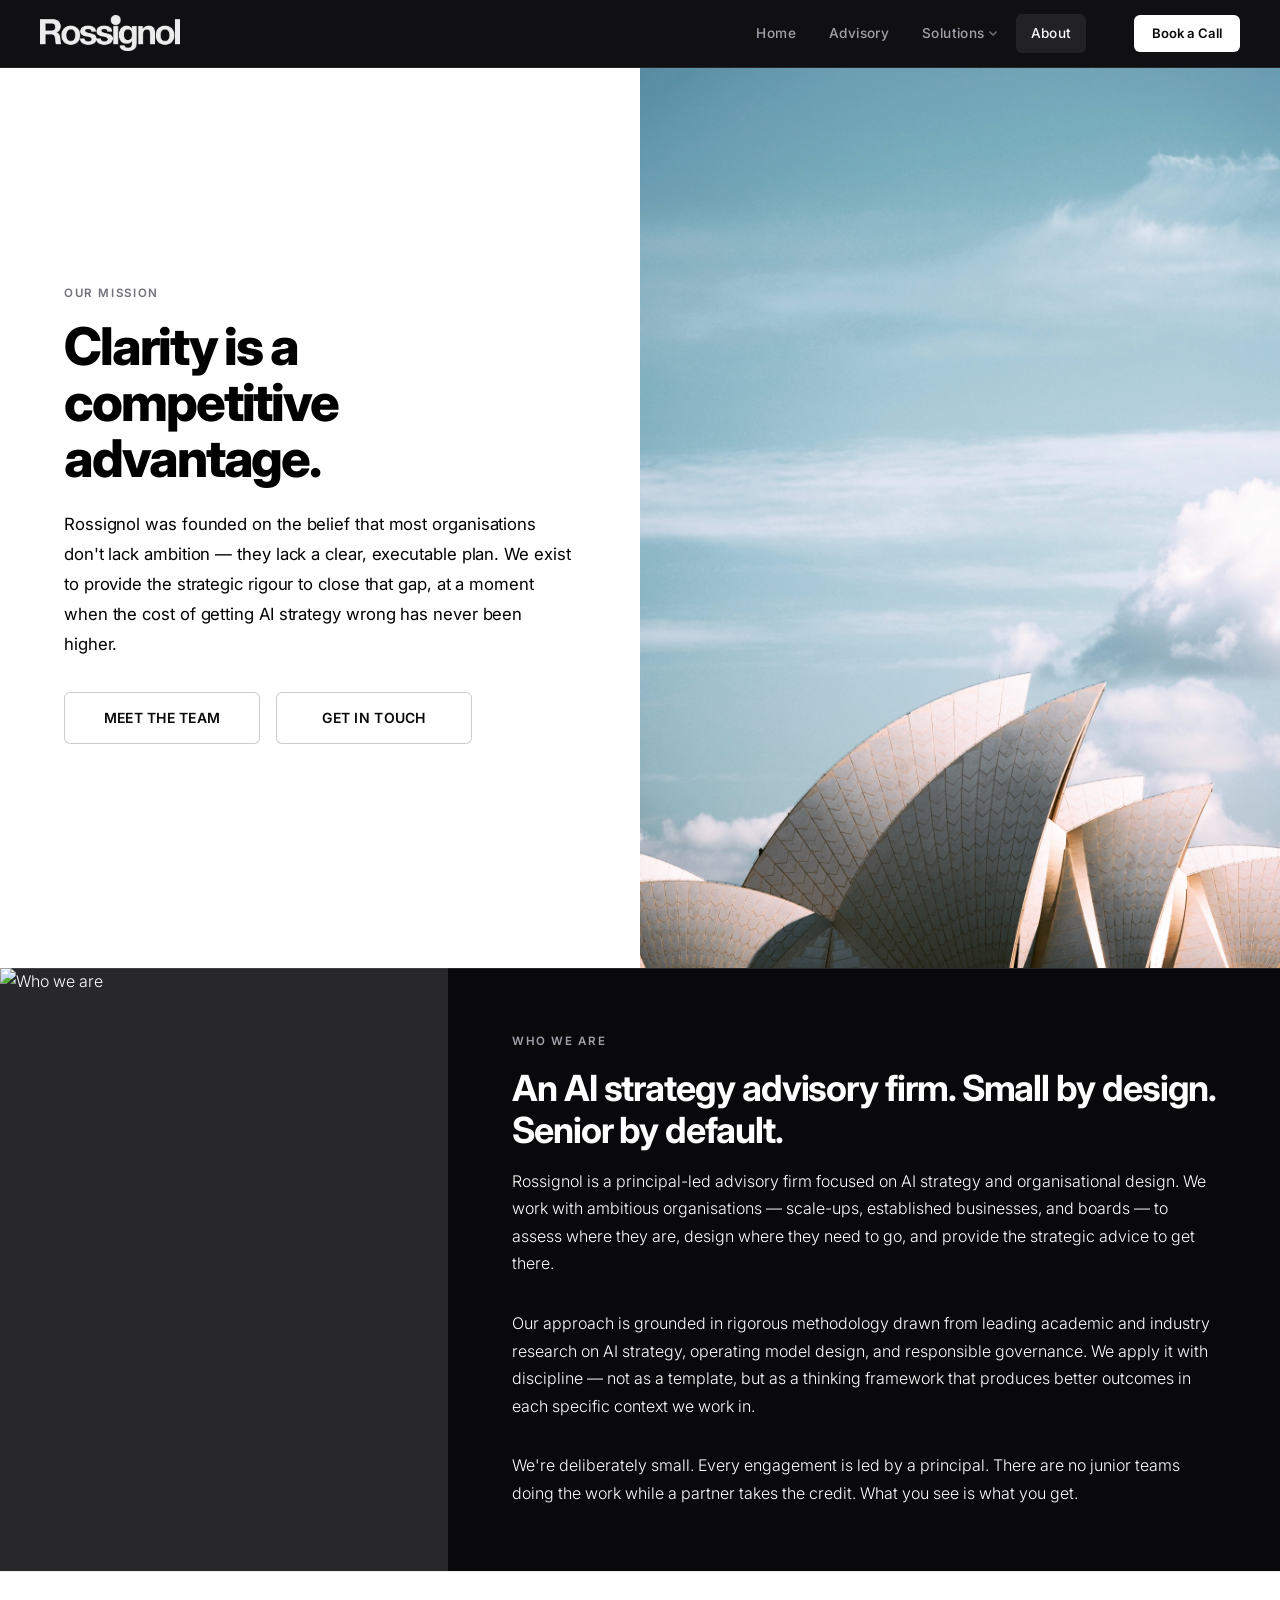
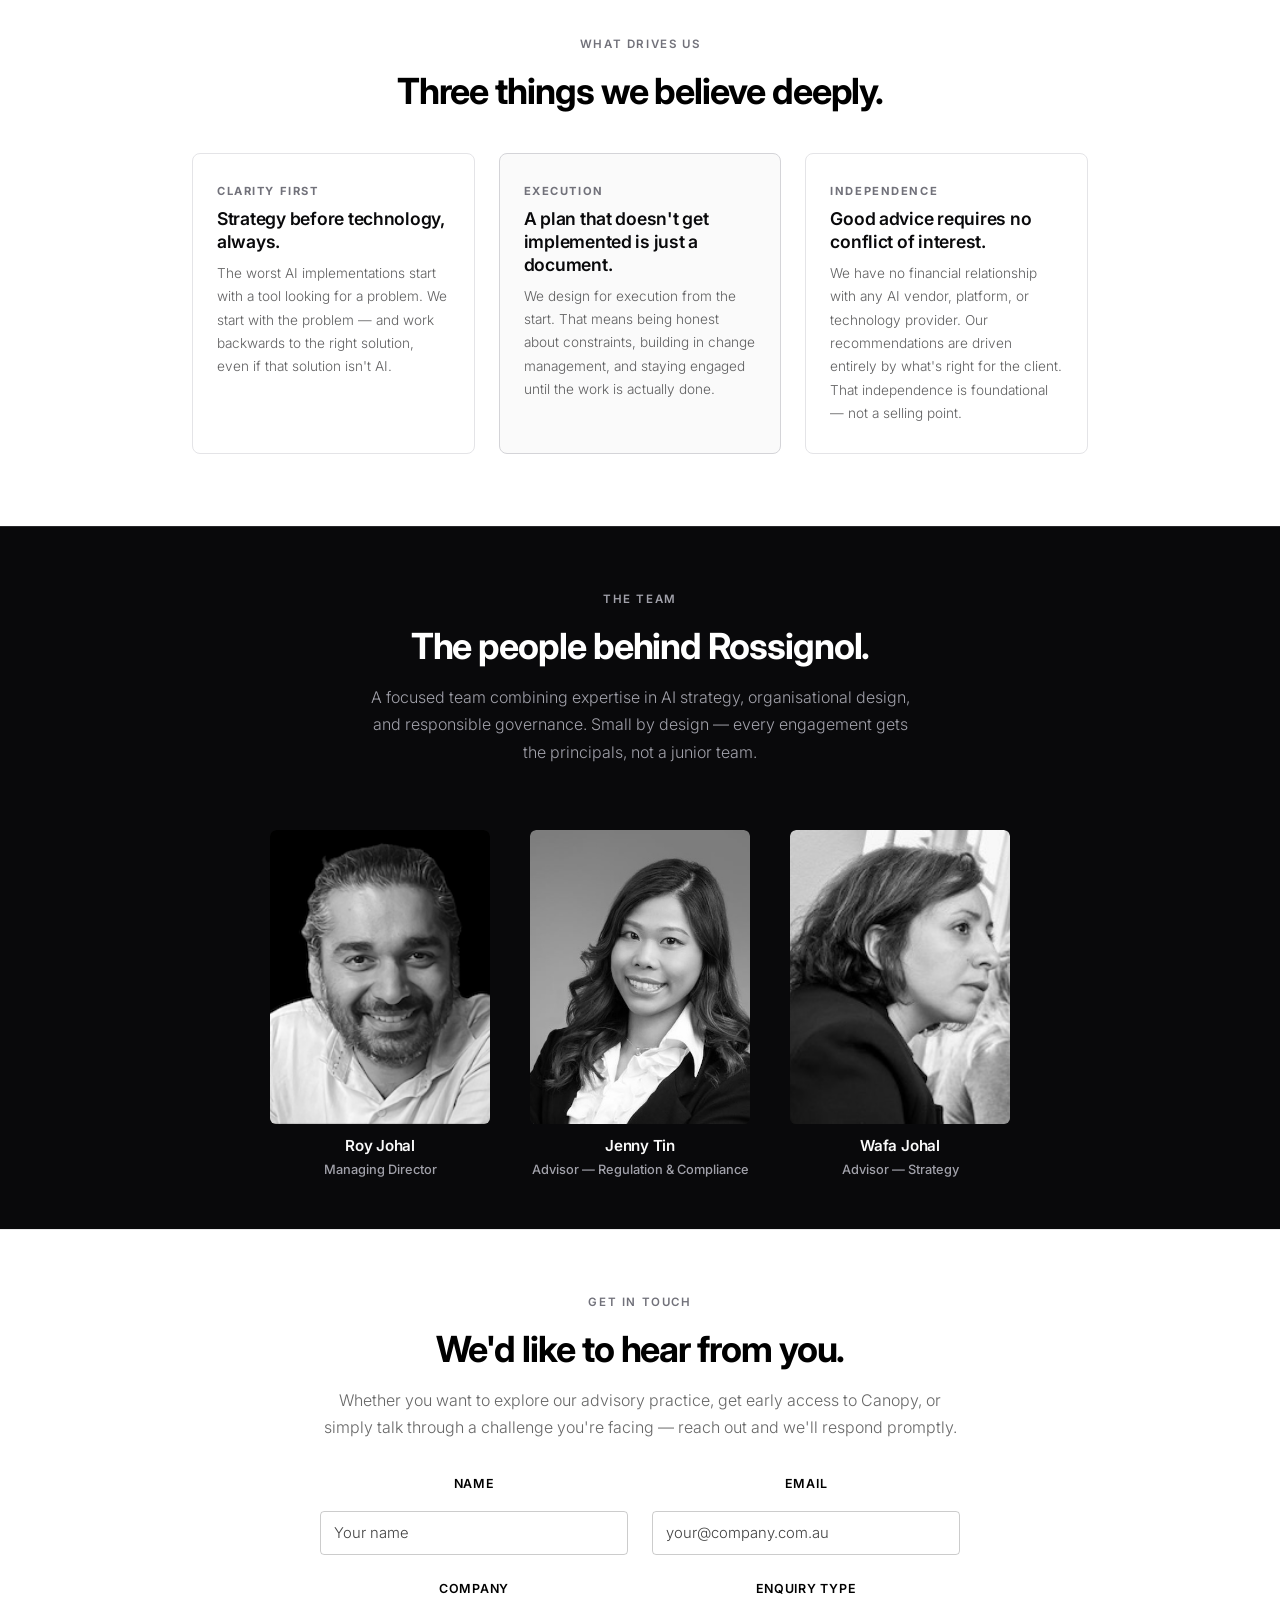
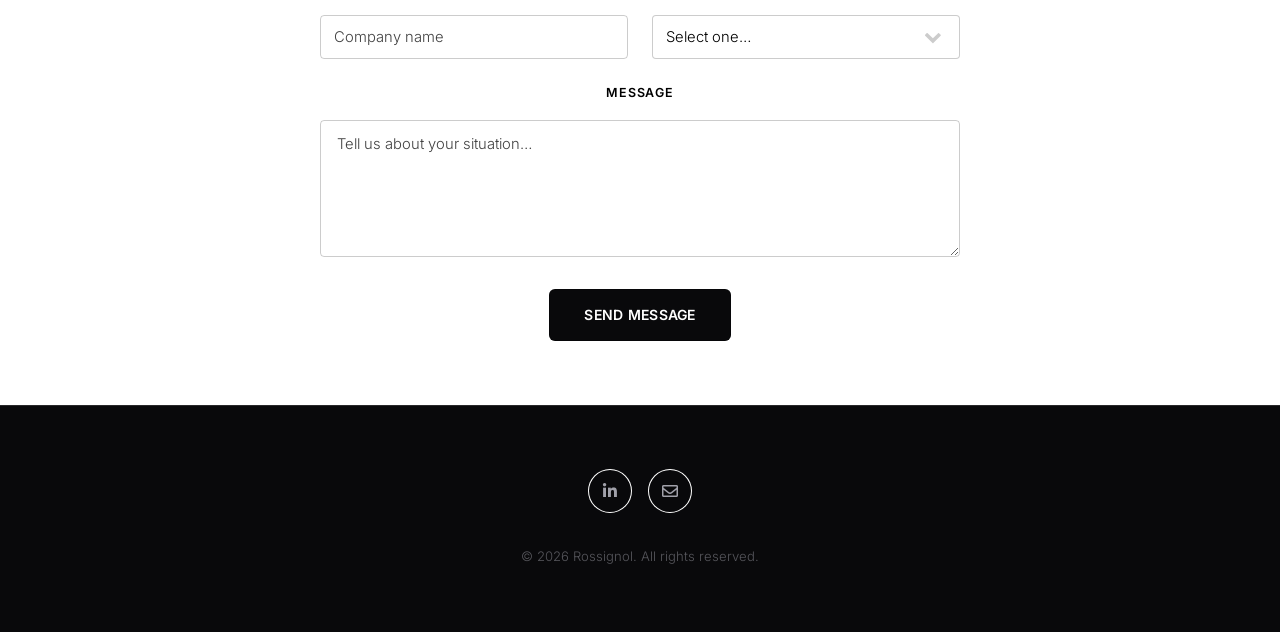
==== commit 88f15723: "update v3" ====
--- a/about.html
+++ b/about.html
@@ -5,7 +5,7 @@
 	<title>About Rossignol — Our Mission &amp; Team</title>
 	<meta charset="utf-8" />
 	<meta name="viewport" content="width=device-width, initial-scale=1, user-scalable=no" />
-	<meta name="description" content="Rossignol is an Australian sustainability consultancy and climate tech company. Meet the team behind Canopy — the AASB S2 climate reporting platform." />
+	<meta name="description" content="Rossignol is an AI strategy advisory firm. Meet the team helping ambitious organisations assess AI readiness, design strategy, and build the operating model to execute it." />
 	<link rel="stylesheet" href="assets/css/main.css" />
 	<link rel="stylesheet" href="assets/css/custom.css" />
 	<noscript><link rel="stylesheet" href="assets/css/noscript.css" /></noscript>
@@ -25,8 +25,14 @@
 			</a>
 			<nav class="site-nav">
 				<a href="index.html">Home</a>
-				<a href="canopy.html">Canopy</a>
-				<a href="services.html">Services</a>
+				<a href="advisory.html">Advisory</a>
+				<div class="nav-dropdown">
+					<a href="solutions.html" class="nav-dropdown-trigger">Solutions <i class="fas fa-chevron-down nav-chevron"></i></a>
+					<div class="nav-dropdown-menu">
+						<a href="solutions.html">Overview</a>
+						<a href="canopy.html">Canopy</a>
+					</div>
+				</div>
 				<a href="about.html" class="active">About</a>
 			</nav>
 			<a href="#contact" class="nav-cta smooth-scroll-middle">Book a Call</a>
@@ -41,8 +47,8 @@
 		<section class="banner style1 orient-left content-align-left image-position-right fullscreen onload-image-fade-in onload-content-fade-right">
 			<div class="content">
 				<span class="section-label">Our Mission</span>
-				<h1>Global change starts with individual effort.</h1>
-				<p class="major">Rossignol was founded on the belief that making sustainability <strong>accessible, practical, and measurable</strong> is the fastest path to meaningful environmental impact. We build tools and provide expertise that make it easier for organisations to act.</p>
+				<h1>Clarity is a competitive advantage.</h1>
+				<p class="major">Rossignol was founded on the belief that most organisations don't lack ambition — they lack a clear, executable plan. We exist to provide the strategic rigour to close that gap, at a moment when the cost of getting AI strategy wrong has never been higher.</p>
 				<ul class="actions stacked">
 					<li>
 						<a href="#team" class="button big wide smooth-scroll-middle">Meet the Team</a>
@@ -57,13 +63,13 @@
 		</section>
 
 		<!-- WHO WE ARE -->
-		<section class="spotlight style1 orient-right content-align-left image-position-center onscroll-image-fade-in">
+		<section class="spotlight style1 orient-right content-align-left image-position-center onscroll-image-fade-in invert">
 			<div class="content">
 				<span class="section-label">Who We Are</span>
-				<h2>A sustainability consultancy built for what Australian business actually needs right now.</h2>
-				<p>Rossignol was built to sit at the intersection of sustainability expertise and practical technology. We saw the gap: a significant regulatory obligation landing on thousands of Australian mid-market companies, with no accessible, affordable way to meet it.</p>
-				<p>Our response is Canopy — an intelligent platform that turns mandatory climate reporting from a burden into a structured, manageable process. Wrapped around it is a team of advisors who know when the platform needs a human hand.</p>
-				<p>We believe sustainability reporting done well isn't just about compliance. It forces organisations to understand their climate exposures, think rigorously about their strategy, and build the internal capability to act.</p>
+				<h2>An AI strategy advisory firm. Small by design. Senior by default.</h2>
+				<p>Rossignol is a principal-led advisory firm focused on AI strategy and organisational design. We work with ambitious organisations — scale-ups, established businesses, and boards — to assess where they are, design where they need to go, and provide the strategic advice to get there.</p>
+				<p>Our approach is grounded in rigorous methodology drawn from leading academic and industry research on AI strategy, operating model design, and responsible governance. We apply it with discipline — not as a template, but as a thinking framework that produces better outcomes in each specific context we work in.</p>
+				<p>We're deliberately small. Every engagement is led by a principal. There are no junior teams doing the work while a partner takes the credit. What you see is what you get.</p>
 			</div>
 			<div class="image">
 				<img src="images/spotlight03.jpg" alt="Who we are" />
@@ -71,37 +77,37 @@
 		</section>
 
 		<!-- WHAT WE BELIEVE -->
-		<section class="wrapper style1 invert align-center">
+		<section class="wrapper style1 align-center">
 			<div class="inner">
 				<span class="section-label">What Drives Us</span>
 				<h2>Three things we believe deeply.</h2>
 
 				<div class="deadline-grid" style="margin-top: 2.5rem;">
 					<div class="deadline-card">
-						<span class="group-label">Accessibility</span>
-						<h3>Compliance shouldn't require a Big 4 budget.</h3>
-						<p>Mid-market companies face the same legal obligations as ASX 20 giants, without the same resources. Canopy exists to level that playing field.</p>
+						<span class="group-label">Clarity First</span>
+						<h3>Strategy before technology, always.</h3>
+						<p>The worst AI implementations start with a tool looking for a problem. We start with the problem — and work backwards to the right solution, even if that solution isn't AI.</p>
 					</div>
 					<div class="deadline-card highlight">
-						<span class="group-label">Rigour</span>
-						<h3>Good disclosure is good business.</h3>
-						<p>A well-constructed AASB S2 report reveals real climate exposures, sharpens strategy, and builds investor confidence. We help companies get there with substance, not just form.</p>
+						<span class="group-label">Execution</span>
+						<h3>A plan that doesn't get implemented is just a document.</h3>
+						<p>We design for execution from the start. That means being honest about constraints, building in change management, and staying engaged until the work is actually done.</p>
 					</div>
 					<div class="deadline-card">
-						<span class="group-label">Action</span>
-						<h3>Reporting is a starting point, not the destination.</h3>
-						<p>A disclosure is a moment of clarity. We help organisations understand what their climate data is telling them — and use it to make better decisions.</p>
+						<span class="group-label">Independence</span>
+						<h3>Good advice requires no conflict of interest.</h3>
+						<p>We have no financial relationship with any AI vendor, platform, or technology provider. Our recommendations are driven entirely by what's right for the client. That independence is foundational — not a selling point.</p>
 					</div>
 				</div>
 			</div>
 		</section>
 
 		<!-- TEAM -->
-		<section class="wrapper style1 align-center" id="team">
+		<section class="wrapper style1 invert align-center" id="team">
 			<div class="inner">
 				<span class="section-label">The Team</span>
 				<h2>The people behind Rossignol.</h2>
-				<p style="max-width: 560px; margin: 0 auto; color: rgba(0,0,0,0.6);">A focused team combining expertise in sustainability strategy, regulation and compliance, and technology. Small by design — every engagement gets the principals, not a junior team.</p>
+				<p style="max-width: 560px; margin: 0 auto; color: var(--muted-on-dark);">A focused team combining expertise in AI strategy, organisational design, and responsible governance. Small by design — every engagement gets the principals, not a junior team.</p>
 			</div>
 
 			<div class="team-grid">
@@ -156,7 +162,7 @@
 			<div class="inner medium">
 				<span class="section-label">Get in Touch</span>
 				<h2>We'd like to hear from you.</h2>
-				<p style="color: rgba(0,0,0,0.6); margin-bottom: 2rem;">Whether you're exploring Canopy, want to understand your AASB S2 obligations, or are looking for an advisory partner — reach out and we'll respond promptly.</p>
+				<p style="color: rgba(0,0,0,0.6); margin-bottom: 2rem;">Whether you want to explore our advisory practice, get early access to Canopy, or simply talk through a challenge you're facing — reach out and we'll respond promptly.</p>
 				<form method="post" action="https://formspree.io/f/meqbvoko" accept-charset="utf-8">
 					<div class="fields">
 						<div class="field half">
@@ -175,9 +181,9 @@
 							<label for="enquiry">Enquiry Type</label>
 							<select name="enquiry" id="enquiry">
 								<option value="">Select one…</option>
-								<option value="early-access">Canopy Early Access</option>
+								<option value="advisory">Advisory Services</option>
 								<option value="discovery">Book a Discovery Call</option>
-								<option value="services">Advisory Services</option>
+								<option value="canopy">Canopy Early Access</option>
 								<option value="general">General Enquiry</option>
 							</select>
 						</div>
--- a/assets/css/custom.css
+++ b/assets/css/custom.css
@@ -1,34 +1,43 @@
 /* ============================================================
-   ROSSIGNOL / CANOPY — Custom Theme Override
-   Forest Green palette, navigation, and product styling
-   ============================================================ */
-
-@import url('https://fonts.googleapis.com/css2?family=Inter:wght@300;400;500;600;700;800&family=Manrope:wght@300;400;500;600;700&family=Raleway:ital,wght@0,300;0,400;0,600;0,700;1,300&display=swap');
-
-/* ---- CSS Variables — Australian palette ---- */
+   ROSSIGNOL — Custom Theme Override
+   Black / white / gray — shadcn-inspired neutral palette
+   ============================================================ */
+
+@import url('https://fonts.googleapis.com/css2?family=Inter:wght@300;400;500;600;700;800&display=swap');
+
+/* ---- CSS Variables — Neutral palette ---- */
 :root {
-  /* Brand colours */
-  --au-green:       #00843D;  /* PANTONE 348C */
-  --au-gold:        #FDB913;  /* PANTONE 116C */
-
-  /* Dark section backgrounds */
-  --forest-deep:    #001a0d;  /* very dark green — hero, invert sections */
-  --forest-mid:     #00321a;  /* mid dark green */
-
-  /* Accent / highlight */
-  --forest-accent:  #00843D;  /* PANTONE 348C — icons, borders on light bg */
-  --forest-light:   #4daa6e;  /* lighter 348C — readable on dark bg */
-  --forest-pale:    #e6f5ec;  /* very light green tint */
-
-  /* CTAs — gold primary */
-  --cta-green:      #FDB913;  /* PANTONE 116C gold — primary button */
-  --cta-hover:      #d99d0e;  /* darker gold on hover */
-  --cta-text:       #001a0d;  /* dark text on gold buttons */
-
-  /* Section backgrounds & text */
-  --bg-light-tint:  #f5fbf8;
-  --text-on-dark:   #f0f8f4;
-  --muted-on-dark:  rgba(200, 235, 215, 0.7);
+  /* Dark surfaces */
+  --bg-dark:        #09090b;  /* zinc-950 — hero, invert sections */
+  --bg-dark-2:      #18181b;  /* zinc-900 — elevated dark */
+
+  /* Borders */
+  --border-dark:    #27272a;  /* zinc-800 — borders on dark */
+  --border-mid:     #3f3f46;  /* zinc-700 — hover borders on dark */
+  --border-light:   #e4e4e7;  /* zinc-200 — borders on light */
+
+  /* Text */
+  --text-primary:   #09090b;  /* near-black */
+  --text-muted:     #71717a;  /* zinc-500 — muted on light */
+  --text-on-dark:   #fafafa;  /* near-white */
+  --muted-on-dark:  #a1a1aa;  /* zinc-400 — muted on dark */
+
+  /* Light surfaces */
+  --bg-subtle:      #fafafa;  /* zinc-50 — subtle bg tint */
+
+  /* Legacy aliases — keep for device mockup compatibility */
+  --au-green:       #09090b;
+  --au-gold:        #fafafa;
+  --forest-deep:    #09090b;
+  --forest-mid:     #18181b;
+  --forest-accent:  #09090b;
+  --forest-light:   #a1a1aa;
+  --forest-pale:    #fafafa;
+  --cta-green:      #fafafa;
+  --cta-hover:      #e4e4e7;
+  --cta-text:       #09090b;
+  --bg-light-tint:  #fafafa;
+
   --nav-height:     68px;
 }
 
@@ -43,10 +52,10 @@
   right: 0;
   z-index: 9999;
   height: var(--nav-height);
-  background: rgba(11, 29, 19, 0.96);
+  background: rgba(9, 9, 11, 0.97);
   backdrop-filter: blur(12px);
   -webkit-backdrop-filter: blur(12px);
-  border-bottom: 1px solid rgba(82, 183, 136, 0.18);
+  border-bottom: 1px solid var(--border-dark);
   display: flex;
   align-items: center;
   padding: 0 2.5rem;
@@ -77,49 +86,52 @@
 }
 
 .site-nav a {
-  color: rgba(232, 245, 238, 0.82) !important;
+  color: var(--muted-on-dark) !important;
   text-decoration: none !important;
-  font-family: 'Raleway', sans-serif;
+  font-family: 'Inter', sans-serif;
   font-size: 0.85rem;
-  font-weight: 600;
-  letter-spacing: 0.08em;
-  text-transform: uppercase;
+  font-weight: 500;
+  letter-spacing: 0.03em;
+  text-transform: none;
   padding: 0.5rem 0.9rem;
-  border-radius: 4px;
-  transition: color 0.2s ease, background 0.2s ease;
+  border-radius: 6px;
+  transition: color 0.15s ease, background 0.15s ease;
   border-bottom: none !important;
 }
 
 .site-nav a:hover {
-  color: var(--forest-light) !important;
-  background: rgba(82, 183, 136, 0.1);
+  color: var(--text-on-dark) !important;
+  background: rgba(255, 255, 255, 0.06);
 }
 
 .site-nav a.active {
-  color: var(--forest-accent) !important;
+  color: var(--text-on-dark) !important;
+  background: rgba(255, 255, 255, 0.08);
 }
 
 .nav-cta {
   margin-left: 1rem;
-  background: var(--au-gold) !important;
-  color: var(--forest-deep) !important;
-  font-family: 'Raleway', sans-serif;
+  background: #ffffff !important;
+  color: #09090b !important;
+  -webkit-text-fill-color: #09090b !important;
+  font-family: 'Inter', sans-serif;
   font-size: 0.82rem;
-  font-weight: 700;
-  letter-spacing: 0.08em;
-  text-transform: uppercase;
+  font-weight: 600;
+  letter-spacing: 0.01em;
+  text-transform: none;
   text-decoration: none !important;
-  padding: 0.55rem 1.25rem;
-  border-radius: 4px;
+  padding: 0.5rem 1.1rem;
+  border-radius: 6px;
   border-bottom: none !important;
-  transition: background 0.2s ease, transform 0.15s ease;
+  transition: background 0.15s ease, opacity 0.15s ease;
   white-space: nowrap;
 }
 
 .nav-cta:hover {
-  background: var(--cta-hover) !important;
-  color: var(--forest-deep) !important;
-  transform: translateY(-1px);
+  background: var(--border-light) !important;
+  color: #09090b !important;
+  -webkit-text-fill-color: #09090b !important;
+  opacity: 1;
 }
 
 /* Mobile nav toggle */
@@ -127,8 +139,8 @@
   display: none;
   background: none;
   border: none;
-  color: #e8f5ee !important;
-  -webkit-text-fill-color: #e8f5ee !important;
+  color: var(--muted-on-dark) !important;
+  -webkit-text-fill-color: var(--muted-on-dark) !important;
   font-size: 1.4rem;
   cursor: pointer;
   padding: 0.25rem;
@@ -148,9 +160,9 @@
     position: fixed;
     top: var(--nav-height);
     left: 0; right: 0;
-    background: var(--forest-deep);
+    background: var(--bg-dark);
     padding: 1.5rem 2rem;
-    border-bottom: 1px solid rgba(82, 183, 136, 0.18);
+    border-bottom: 1px solid var(--border-dark);
   }
   .nav-mobile-open .nav-cta {
     display: block;
@@ -165,21 +177,166 @@
 }
 
 /* ============================================================
-   TYPOGRAPHY OVERRIDES — Raleway for headings
-   ============================================================ */
-
-/* Body copy — Manrope */
+   NAVIGATION DROPDOWN — Solutions
+   ============================================================ */
+
+.nav-dropdown {
+  position: relative;
+  display: flex;
+  align-items: center;
+}
+
+.nav-dropdown-trigger {
+  display: flex !important;
+  align-items: center;
+  gap: 0.3rem;
+}
+
+.nav-chevron {
+  font-size: 0.58rem;
+  opacity: 0.65;
+  transition: transform 0.2s ease, opacity 0.2s ease;
+}
+
+.nav-dropdown:hover .nav-chevron {
+  transform: rotate(180deg);
+  opacity: 1;
+}
+
+.nav-dropdown-menu {
+  position: absolute;
+  top: 100%;           /* no gap — menu starts right at trigger bottom */
+  left: 50%;
+  transform: translateX(-50%) translateY(-6px);
+  min-width: 152px;
+  /* padding-top creates the visual gap while keeping the hover area continuous */
+  padding: 0.55rem 0.35rem 0.35rem;
+  background: transparent;
+  opacity: 0;
+  pointer-events: none;
+  transition: opacity 0.18s ease, transform 0.2s ease;
+  z-index: 10000;
+}
+
+/* Visible panel is a pseudo-element so the padding gap stays transparent */
+.nav-dropdown-menu::before {
+  content: '';
+  position: absolute;
+  top: 0.55rem;        /* sits below the transparent padding bridge */
+  left: 0;
+  right: 0;
+  bottom: 0;
+  background: #1c1c1f;
+  border: 1px solid var(--border-dark);
+  border-radius: 8px;
+  box-shadow: 0 8px 28px rgba(0,0,0,0.45);
+  z-index: -1;
+}
+
+.nav-dropdown:hover .nav-dropdown-menu {
+  opacity: 1;
+  pointer-events: auto;
+  transform: translateX(-50%) translateY(0);
+}
+
+.nav-dropdown-menu a {
+  display: block;
+  padding: 0.48rem 0.8rem;
+  color: var(--muted-on-dark) !important;
+  font-family: 'Inter', sans-serif;
+  font-size: 0.83rem;
+  font-weight: 500;
+  letter-spacing: 0.015em;
+  border-radius: 5px;
+  text-decoration: none !important;
+  border-bottom: none !important;
+  white-space: nowrap;
+  transition: color 0.12s ease, background 0.12s ease;
+}
+
+.nav-dropdown-menu a:hover {
+  color: var(--text-on-dark) !important;
+  background: rgba(255,255,255,0.07);
+}
+
+/* Mobile: integrate dropdown into the hamburger menu cleanly */
+@media (max-width: 768px) {
+  .nav-dropdown {
+    display: contents; /* dissolve the wrapper — children join the nav flow */
+  }
+
+  /* Trigger looks identical to sibling nav links */
+  .nav-dropdown-trigger {
+    color: var(--muted-on-dark) !important;
+    font-family: 'Inter', sans-serif;
+    font-size: 0.85rem;
+    font-weight: 500;
+    padding: 0.5rem 0.9rem;
+    border-radius: 6px;
+    text-decoration: none !important;
+    border-bottom: none !important;
+    display: flex !important;
+    align-items: center;
+    gap: 0.3rem;
+    transition: color 0.15s ease, background 0.15s ease;
+  }
+
+  .nav-dropdown-trigger:hover,
+  .nav-dropdown-trigger.active {
+    color: var(--text-on-dark) !important;
+    background: rgba(255,255,255,0.08);
+  }
+
+  /* Sub-items always visible, indented below Solutions */
+  .nav-dropdown-menu {
+    position: static;
+    transform: none !important;
+    opacity: 1;
+    pointer-events: auto;
+    background: transparent;
+    border: none;
+    box-shadow: none;
+    padding: 0;
+    min-width: unset;
+    display: flex;
+    flex-direction: column;
+    gap: 0;
+  }
+
+  .nav-dropdown-menu::before { display: none; }
+
+  .nav-dropdown-menu a {
+    color: var(--muted-on-dark) !important;
+    font-size: 0.82rem;
+    padding: 0.35rem 0.9rem 0.35rem 1.6rem; /* indent to show hierarchy */
+    opacity: 0.75;
+    border-radius: 6px;
+  }
+
+  .nav-dropdown-menu a:hover {
+    opacity: 1;
+    background: rgba(255,255,255,0.06);
+  }
+
+  .nav-chevron { display: none; }
+}
+
+/* ============================================================
+   TYPOGRAPHY OVERRIDES — Inter throughout
+   ============================================================ */
+
+/* Body copy — Inter */
 body, p, ul, ol, li, td, th, label,
 input, textarea, select,
 .major, .content p {
-  font-family: 'Manrope', 'Source Sans Pro', Helvetica, sans-serif !important;
+  font-family: 'Inter', sans-serif !important;
 }
 
 /* Headings — Inter */
 h1, h2, h3, h4, h5, h6,
 .banner .content h1, .banner .content h2,
 .spotlight .content h2, .wrapper .inner h2 {
-  font-family: 'Inter', 'Helvetica Neue', Helvetica, sans-serif !important;
+  font-family: 'Inter', sans-serif !important;
   font-weight: 700;
   letter-spacing: -0.025em;
 }
@@ -199,7 +356,7 @@
 }
 
 /* ============================================================
-   COLOR PALETTE — Dark sections → Forest Green
+   COLOR PALETTE — Dark sections → near-black
    ============================================================ */
 
 /* Primary invert/dark section backgrounds */
@@ -207,21 +364,21 @@
 #wrapper > section.invert,
 #wrapper > .banner.invert,
 #wrapper > .spotlight.invert {
-  background-color: var(--forest-deep) !important;
+  background-color: var(--bg-dark) !important;
 }
 
 #wrapper > .wrapper.style2.invert > .inner {
-  background-color: var(--forest-mid) !important;
-}
-
-/* Alternate light section background — light green tint */
+  background-color: var(--bg-dark-2) !important;
+}
+
+/* Alternate light section background — subtle tint */
 .wrapper.style1.bg-tint {
-  background-color: var(--bg-light-tint);
+  background-color: var(--bg-subtle);
 }
 
 /* Footer */
 footer.wrapper.style1 {
-  background-color: var(--forest-deep) !important;
+  background-color: var(--bg-dark) !important;
   color: var(--text-on-dark) !important;
 }
 
@@ -235,23 +392,23 @@
 }
 
 footer.wrapper.style1 .icons a:hover {
-  color: var(--forest-accent) !important;
-}
-
-/* ============================================================
-   ACCENT COLOURS — Australian green + gold
-   ============================================================ */
-
-/* Icon circles on services/items sections — PANTONE 348C */
+  color: var(--text-on-dark) !important;
+}
+
+/* ============================================================
+   ACCENT COLOURS — neutral
+   ============================================================ */
+
+/* Icon circles on services/items sections */
 .icon.style2 {
-  color: var(--au-green) !important;
-  border-color: var(--au-green) !important;
-}
-
-/* Section label eyebrow — gold on dark backgrounds */
+  color: var(--text-primary) !important;
+  border-color: var(--border-light) !important;
+}
+
+/* Section label eyebrow — muted on dark backgrounds */
 .invert .section-label,
 .banner .section-label {
-  color: var(--au-gold);
+  color: var(--muted-on-dark);
 }
 
 /* Hero full wordmark logo — SVG version with own colours, no filter */
@@ -263,11 +420,11 @@
   margin-bottom: 1.25rem;
 }
 
-/* Hero eyebrow pill — gold tint */
+/* Hero eyebrow pill — neutral on dark */
 .banner .hero-eyebrow {
-  color: var(--au-gold);
-  background: rgba(253, 185, 19, 0.1);
-  border-color: rgba(253, 185, 19, 0.3);
+  color: var(--muted-on-dark);
+  background: rgba(255, 255, 255, 0.07);
+  border-color: rgba(255, 255, 255, 0.15);
 }
 
 /* Canopy logo on hero (canopy.html) */
@@ -288,14 +445,14 @@
   margin-bottom: 1.25rem;
 }
 
-/* Canopy badge — gold accent */
+/* Canopy badge */
 .canopy-badge {
-  color: var(--forest-deep);
-  background: rgba(253, 185, 19, 0.18);
-  border-color: var(--au-gold);
+  color: var(--text-primary);
+  background: var(--bg-subtle);
+  border-color: var(--border-light);
 }
 .canopy-badge::before {
-  background: var(--au-gold);
+  background: var(--text-muted);
 }
 
 /* Primary buttons */
@@ -304,57 +461,75 @@
 input[type="button"],
 button,
 .button {
-  font-family: 'Raleway', sans-serif !important;
+  font-family: 'Inter', sans-serif !important;
   font-weight: 600 !important;
   letter-spacing: 0.06em !important;
 }
 
-/* Default "outline" button style on light sections — green */
+/* Default "outline" button style on light sections */
 .button:not(.primary) {
-  border-color: var(--au-green) !important;
-  color: var(--au-green) !important;
+  border-color: var(--border-light) !important;
+  color: var(--text-primary) !important;
+  border-radius: 6px !important;
 }
 
 .button:not(.primary):hover {
-  background-color: var(--au-green) !important;
-  color: #ffffff !important;
-}
-
-/* Filled button (on dark/invert sections) — gold with DARK text
+  background-color: var(--bg-subtle) !important;
+  border-color: #d4d4d8 !important;
+  color: var(--text-primary) !important;
+}
+
+/* Filled button (on dark/invert sections) — white with dark text
    Uses same #wrapper specificity as main.css so load-order wins */
 #wrapper > .invert .button,
 #wrapper > .banner.invert .button,
 .invert .button,
 .banner.invert .button {
-  background-color: var(--au-gold) !important;
-  border-color: var(--au-gold) !important;
-  color: #001a0d !important;
-  -webkit-text-fill-color: #001a0d !important;
+  background-color: #ffffff !important;
+  border-color: #ffffff !important;
+  color: #09090b !important;
+  -webkit-text-fill-color: #09090b !important;
   box-shadow: none !important;
-  font-weight: 700 !important;
+  font-weight: 600 !important;
+  border-radius: 6px !important;
 }
 
 #wrapper > .invert .button:hover,
 #wrapper > .banner.invert .button:hover,
 .invert .button:hover,
 .banner.invert .button:hover {
-  background-color: var(--cta-hover) !important;
-  border-color: var(--cta-hover) !important;
-  color: #001a0d !important;
-  -webkit-text-fill-color: #001a0d !important;
+  background-color: var(--border-light) !important;
+  border-color: var(--border-light) !important;
+  color: #09090b !important;
+  -webkit-text-fill-color: #09090b !important;
   box-shadow: none !important;
 }
 
-/* Submit button on contact form — green */
+/* Submit button on contact form — light sections: dark fill */
 .wrapper input[type="submit"] {
-  background-color: var(--au-green) !important;
-  border-color: var(--au-green) !important;
+  background-color: var(--text-primary) !important;
+  border-color: var(--text-primary) !important;
   color: #ffffff !important;
+  border-radius: 6px !important;
 }
 
 .wrapper input[type="submit"]:hover {
-  background-color: #006b31 !important;
-  border-color: #006b31 !important;
+  background-color: #27272a !important;
+  border-color: #27272a !important;
+}
+
+/* Submit button on dark (invert) sections — match white filled style */
+.wrapper.invert input[type="submit"] {
+  background-color: #ffffff !important;
+  border-color: #ffffff !important;
+  color: #09090b !important;
+  -webkit-text-fill-color: #09090b !important;
+}
+
+.wrapper.invert input[type="submit"]:hover {
+  background-color: var(--border-light) !important;
+  border-color: var(--border-light) !important;
+  color: #09090b !important;
 }
 
 /* ============================================================
@@ -362,19 +537,19 @@
    ============================================================ */
 
 .banner .content .major {
-  font-family: 'Raleway', sans-serif !important;
+  font-family: 'Inter', sans-serif !important;
 }
 
 .hero-eyebrow {
   display: inline-block;
-  font-family: 'Raleway', sans-serif;
+  font-family: 'Inter', sans-serif;
   font-size: 0.78rem;
-  font-weight: 700;
-  letter-spacing: 0.14em;
+  font-weight: 600;
+  letter-spacing: 0.1em;
   text-transform: uppercase;
-  color: var(--forest-accent);
-  background: rgba(82, 183, 136, 0.12);
-  border: 1px solid rgba(82, 183, 136, 0.3);
+  color: var(--muted-on-dark);
+  background: rgba(255, 255, 255, 0.07);
+  border: 1px solid rgba(255, 255, 255, 0.15);
   padding: 0.35rem 0.85rem;
   border-radius: 2rem;
   margin-bottom: 1.25rem;
@@ -399,8 +574,8 @@
 }
 
 .deadline-card {
-  background: rgba(255, 255, 255, 0.05);
-  border: 1px solid rgba(82, 183, 136, 0.2);
+  background: rgba(255, 255, 255, 0.03);
+  border: 1px solid var(--border-dark);
   border-radius: 8px;
   padding: 1.75rem 1.5rem;
   text-align: left;
@@ -408,34 +583,33 @@
 }
 
 .deadline-card:hover {
-  border-color: rgba(82, 183, 136, 0.5);
-  background: rgba(82, 183, 136, 0.06);
+  border-color: var(--border-mid);
+  background: rgba(255, 255, 255, 0.05);
 }
 
 .deadline-card .group-label {
-  font-family: 'Raleway', sans-serif;
+  font-family: 'Inter', sans-serif;
   font-size: 0.7rem;
   font-weight: 700;
   letter-spacing: 0.14em;
   text-transform: uppercase;
-  color: var(--au-gold);
+  color: var(--muted-on-dark);
   margin-bottom: 0.5rem;
   display: block;
 }
 
 .deadline-card h3 {
-  font-family: 'Raleway', sans-serif !important;
+  font-family: 'Inter', sans-serif !important;
   font-size: 1.1rem !important;
   font-weight: 600 !important;
-  color: #ffffff !important;
+  color: var(--text-on-dark) !important;
   margin-bottom: 0.5rem;
 }
 
 .deadline-card .deadline-date {
-  font-family: 'Raleway', sans-serif;
+  font-family: 'Inter', sans-serif;
   font-size: 0.85rem;
-  color: var(--au-gold);
-  opacity: 0.85;
+  color: var(--muted-on-dark);
   font-weight: 600;
   margin-bottom: 0.75rem;
   display: block;
@@ -449,12 +623,12 @@
 }
 
 .deadline-card.highlight {
-  border-color: var(--forest-accent);
-  background: rgba(82, 183, 136, 0.08);
+  border-color: var(--border-mid);
+  background: rgba(255, 255, 255, 0.06);
 }
 
 .deadline-card.highlight .group-label {
-  color: var(--forest-light);
+  color: var(--text-on-dark);
 }
 
 /* ============================================================
@@ -476,45 +650,45 @@
 }
 
 .step-card {
-  padding: 2rem 1.75rem;
+  padding: 1.75rem;
   background: #ffffff;
-  border: 1px solid rgba(0,0,0,0.07);
-  border-radius: 10px;
-  box-shadow: 0 2px 20px rgba(0,0,0,0.05);
-  transition: box-shadow 0.25s ease, transform 0.2s ease;
+  border: 1px solid var(--border-light);
+  border-radius: 8px;
+  box-shadow: 0 1px 4px rgba(0,0,0,0.04);
+  transition: border-color 0.2s ease, box-shadow 0.2s ease;
 }
 
 .step-card:hover {
-  box-shadow: 0 8px 32px rgba(64, 145, 108, 0.12);
-  transform: translateY(-3px);
-}
-
-.step-number {
-  display: inline-flex;
+  border-color: #d4d4d8;
+  box-shadow: 0 4px 16px rgba(0,0,0,0.08);
+}
+
+.step-icon {
+  display: flex;
   align-items: center;
   justify-content: center;
-  width: 2.5rem;
-  height: 2.5rem;
-  background: var(--forest-deep);
-  color: var(--au-gold);
-  font-family: 'Raleway', sans-serif;
-  font-size: 1rem;
-  font-weight: 700;
-  border-radius: 50%;
-  margin-bottom: 1.25rem;
+  width: 2.75rem;
+  height: 2.75rem;
+  background: var(--bg-subtle);
+  border: 1px solid var(--border-light);
+  border-radius: 8px;
+  margin: 0 auto 1.35rem;
+  color: var(--text-primary);
+  font-size: 1.1rem;
+  flex-shrink: 0;
 }
 
 .step-card h3 {
-  font-family: 'Raleway', sans-serif !important;
-  font-size: 1.15rem !important;
+  font-family: 'Inter', sans-serif !important;
+  font-size: 1.05rem !important;
   font-weight: 600 !important;
-  color: var(--forest-deep) !important;
-  margin-bottom: 0.65rem;
+  color: var(--text-primary) !important;
+  margin-bottom: 0.6rem;
 }
 
 .step-card p {
-  font-size: 0.9rem;
-  color: rgba(0,0,0,0.6);
+  font-size: 0.88rem;
+  color: var(--text-muted);
   line-height: 1.65;
   margin: 0;
 }
@@ -527,7 +701,7 @@
   display: inline-flex;
   align-items: center;
   gap: 0.5rem;
-  font-family: 'Raleway', sans-serif;
+  font-family: 'Inter', sans-serif;
   font-size: 0.8rem;
   font-weight: 700;
   letter-spacing: 0.1em;
@@ -572,8 +746,8 @@
   align-items: flex-start;
   gap: 1rem;
   padding: 1.25rem;
-  background: rgba(255,255,255,0.04);
-  border: 1px solid rgba(82,183,136,0.18);
+  background: rgba(255,255,255,0.03);
+  border: 1px solid var(--border-dark);
   border-radius: 8px;
 }
 
@@ -581,7 +755,7 @@
   flex-shrink: 0;
   width: 2rem;
   height: 2rem;
-  color: var(--forest-accent);
+  color: var(--muted-on-dark);
   font-size: 1.1rem;
   display: flex;
   align-items: center;
@@ -589,7 +763,7 @@
 }
 
 .output-item h4 {
-  font-family: 'Raleway', sans-serif;
+  font-family: 'Inter', sans-serif;
   font-size: 0.9rem;
   font-weight: 600;
   color: #ffffff;
@@ -615,24 +789,23 @@
   flex-wrap: wrap;
   margin: 2rem 0;
   padding: 1.5rem 0;
-  border-top: 1px solid rgba(82,183,136,0.15);
-  border-bottom: 1px solid rgba(82,183,136,0.15);
+  border-top: 1px solid var(--border-dark);
+  border-bottom: 1px solid var(--border-dark);
 }
 
 .standards-strip span {
-  font-family: 'Raleway', sans-serif;
+  font-family: 'Inter', sans-serif;
   font-size: 0.8rem;
-  font-weight: 700;
-  letter-spacing: 0.1em;
+  font-weight: 600;
+  letter-spacing: 0.08em;
   text-transform: uppercase;
-  color: var(--forest-light);
-  opacity: 0.8;
+  color: var(--muted-on-dark);
 }
 
 .standards-strip .divider {
   width: 1px;
   height: 1rem;
-  background: rgba(82,183,136,0.3);
+  background: var(--border-dark);
 }
 
 /* ============================================================
@@ -651,25 +824,26 @@
 }
 
 .service-card:hover {
-  box-shadow: 0 8px 32px rgba(64, 145, 108, 0.12);
-  transform: translateY(-3px);
+  border-color: #d4d4d8;
+  box-shadow: 0 4px 16px rgba(0,0,0,0.08);
 }
 
 .service-card .service-icon {
-  width: 3rem;
-  height: 3rem;
-  background: var(--bg-light-tint);
-  border-radius: 8px;
+  width: 2.5rem;
+  height: 2.5rem;
+  background: var(--bg-subtle);
+  border: 1px solid var(--border-light);
+  border-radius: 6px;
   display: flex;
   align-items: center;
   justify-content: center;
   margin-bottom: 1.25rem;
-  color: var(--cta-green);
-  font-size: 1.2rem;
+  color: var(--text-muted);
+  font-size: 1rem;
 }
 
 .service-card h3 {
-  font-family: 'Raleway', sans-serif !important;
+  font-family: 'Inter', sans-serif !important;
   font-size: 1rem !important;
   font-weight: 600 !important;
   color: var(--forest-deep) !important;
@@ -736,7 +910,7 @@
   height: 2rem;
   background: var(--forest-deep);
   color: var(--forest-accent);
-  font-family: 'Raleway', sans-serif;
+  font-family: 'Inter', sans-serif;
   font-weight: 700;
   font-size: 0.85rem;
   border-radius: 50%;
@@ -747,7 +921,7 @@
 }
 
 .engagement-step h4 {
-  font-family: 'Raleway', sans-serif;
+  font-family: 'Inter', sans-serif;
   font-size: 0.95rem;
   font-weight: 600;
   color: var(--forest-deep);
@@ -766,7 +940,7 @@
    ============================================================ */
 
 .mission-statement {
-  font-family: 'Raleway', sans-serif;
+  font-family: 'Inter', sans-serif;
   font-size: 1.6rem;
   font-weight: 300;
   line-height: 1.55;
@@ -785,7 +959,7 @@
    ============================================================ */
 
 .gallery.style2 article .caption h3 {
-  font-family: 'Raleway', sans-serif !important;
+  font-family: 'Inter', sans-serif !important;
   font-weight: 600 !important;
 }
 
@@ -794,17 +968,17 @@
    ============================================================ */
 
 .text-accent {
-  color: var(--forest-accent);
+  color: var(--text-primary);
 }
 
 .section-label {
   display: block;
-  font-family: 'Raleway', sans-serif;
+  font-family: 'Inter', sans-serif;
   font-size: 0.72rem;
-  font-weight: 700;
-  letter-spacing: 0.16em;
+  font-weight: 600;
+  letter-spacing: 0.12em;
   text-transform: uppercase;
-  color: var(--forest-accent);
+  color: var(--text-muted);
   margin-bottom: 0.75rem;
 }
 
@@ -822,7 +996,7 @@
    ============================================================ */
 
 .invert .engagement-step {
-  border-bottom-color: rgba(82, 183, 136, 0.15);
+  border-bottom-color: var(--border-dark);
 }
 
 .invert .engagement-step h4 {
@@ -841,14 +1015,14 @@
   display: inline-flex;
   align-items: center;
   gap: 0.35rem;
-  font-family: 'Raleway', sans-serif;
+  font-family: 'Inter', sans-serif;
   font-size: 0.68rem;
   font-weight: 700;
   letter-spacing: 0.1em;
   text-transform: uppercase;
-  color: var(--au-gold);
-  background: rgba(253, 185, 19, 0.1);
-  border: 1px solid rgba(253, 185, 19, 0.35);
+  color: var(--muted-on-dark);
+  background: rgba(255, 255, 255, 0.06);
+  border: 1px solid var(--border-dark);
   padding: 0.25rem 0.6rem;
   border-radius: 2rem;
   margin-top: 0.65rem;
@@ -932,7 +1106,7 @@
   padding: 0 1px;
 }
 .mock-time {
-  font-family: 'Inter', 'Manrope', sans-serif;
+  font-family: 'Inter', sans-serif;
   font-size: 6px;
   font-weight: 600;
   color: rgba(255,255,255,0.7);
@@ -979,7 +1153,7 @@
 
 /* Company selector row */
 .mock-company {
-  font-family: 'Manrope', sans-serif;
+  font-family: 'Inter', sans-serif;
   font-size: 7.5px;
   font-weight: 600;
   color: rgba(255, 255, 255, 0.55);
@@ -1015,7 +1189,7 @@
   letter-spacing: -0.03em;
 }
 .mock-prog-sub {
-  font-family: 'Manrope', sans-serif;
+  font-family: 'Inter', sans-serif;
   font-size: 6px;
   color: rgba(255,255,255,0.35);
 }
@@ -1129,7 +1303,7 @@
   flex-shrink: 0;
 }
 .mock-st-name {
-  font-family: 'Manrope', sans-serif;
+  font-family: 'Inter', sans-serif;
   font-size: 6.5px;
   font-weight: 500;
   color: rgba(255,255,255,0.7);
@@ -1152,16 +1326,16 @@
 .mock-status-row.open .mock-st-icon { color: rgba(255,255,255,0.25); }
 .mock-status-row.open .mock-st-badge { color: rgba(255,255,255,0.3); background: rgba(255,255,255,0.05); }
 
-/* Action button */
+/* Action button — keep Canopy green brand color on device */
 .mock-action {
-  background: var(--cta-green);
+  background: #00843D;
   border-radius: 5px;
   padding: 5px 6px;
   text-align: center;
   font-family: 'Inter', sans-serif;
   font-size: 6.5px;
   font-weight: 700;
-  color: #001a0d;
+  color: #ffffff;
   text-transform: uppercase;
   letter-spacing: 0.07em;
   margin-bottom: 8px;
@@ -1181,7 +1355,7 @@
 }
 .mock-nav-item.active {
   opacity: 1;
-  filter: drop-shadow(0 0 3px var(--au-gold));
+  filter: drop-shadow(0 0 3px rgba(0,132,61,0.6));
 }
 
 /* Standard device — hide below 980px where image area gets too small */
@@ -1328,7 +1502,7 @@
 }
 
 .team-overlay h3 {
-  font-family: 'Raleway', sans-serif !important;
+  font-family: 'Inter', sans-serif !important;
   font-size: 1rem !important;
   font-weight: 600 !important;
   color: #ffffff !important;
@@ -1336,12 +1510,12 @@
 }
 
 .team-overlay p {
-  font-family: 'Raleway', sans-serif;
+  font-family: 'Inter', sans-serif;
   font-size: 0.78rem;
-  color: var(--au-gold) !important;
+  color: var(--muted-on-dark) !important;
   margin: 0 !important;
-  font-weight: 600;
-  letter-spacing: 0.04em;
+  font-weight: 500;
+  letter-spacing: 0.02em;
 }
 
 /* Static name below photo (always visible) */
@@ -1351,18 +1525,18 @@
 }
 
 .team-card .team-label h3 {
-  font-family: 'Raleway', sans-serif !important;
+  font-family: 'Inter', sans-serif !important;
   font-size: 0.95rem !important;
   font-weight: 600 !important;
-  color: var(--forest-deep) !important;
+  color: var(--text-primary) !important;
   margin: 0 0 0.2rem !important;
 }
 
 .team-card .team-label p {
   font-size: 0.8rem;
-  color: var(--au-green) !important;
+  color: var(--text-muted) !important;
   margin: 0 !important;
-  font-weight: 600;
+  font-weight: 500;
 }
 
 @media (max-width: 600px) {
@@ -1374,3 +1548,380 @@
     flex: 0 0 160px;
   }
 }
+
+/* ============================================================
+   CONTEXT-AWARE READABILITY — alternating section overrides
+   ============================================================ */
+
+/* --- Hero eyebrow on LIGHT (non-invert) hero banners --- */
+.banner:not(.invert) .hero-eyebrow {
+  background: rgba(9,9,11,0.06);
+  border-color: rgba(9,9,11,0.15);
+  color: var(--text-muted);
+}
+
+/* --- section-label on LIGHT sections --- */
+.wrapper:not(.invert) .section-label,
+.banner:not(.invert) .section-label,
+.spotlight:not(.invert) .section-label {
+  color: var(--text-muted);
+  border-bottom-color: var(--border-light);
+}
+
+/* --- Step cards inside DARK sections (.invert) --- */
+.invert .step-card {
+  background: var(--bg-dark-2);
+  border-color: var(--border-dark);
+}
+.invert .step-card h3 {
+  color: var(--text-on-dark) !important;
+}
+.invert .step-card p {
+  color: var(--muted-on-dark) !important;
+}
+.invert .step-card .step-icon {
+  background: rgba(255,255,255,0.07);
+  border-color: var(--border-dark);
+  color: var(--muted-on-dark);
+}
+
+/* --- Deadline cards inside LIGHT sections (wrapper without .invert) --- */
+.wrapper:not(.invert) .deadline-card {
+  background: #ffffff;
+  border-color: var(--border-light);
+  color: var(--text-primary);
+}
+.wrapper:not(.invert) .deadline-card .group-label {
+  color: var(--text-muted);
+  border-bottom-color: var(--border-light);
+}
+.wrapper:not(.invert) .deadline-card h3 {
+  color: var(--text-primary) !important;
+}
+.wrapper:not(.invert) .deadline-card p {
+  color: rgba(9,9,11,0.65) !important;
+}
+.wrapper:not(.invert) .deadline-card.highlight {
+  background: var(--bg-subtle);
+  border-color: #d4d4d8;
+}
+
+/* --- Team labels inside DARK sections --- */
+.invert .team-card .team-label h3 {
+  color: var(--text-on-dark) !important;
+}
+.invert .team-card .team-label p {
+  color: var(--muted-on-dark) !important;
+}
+
+/* --- Contact form inputs on DARK (invert) backgrounds --- */
+.wrapper.invert .fields input,
+.wrapper.invert .fields select,
+.wrapper.invert .fields textarea {
+  background: var(--bg-dark-2);
+  border-color: var(--border-dark);
+  color: var(--text-on-dark);
+}
+.wrapper.invert .fields label {
+  color: var(--muted-on-dark);
+}
+.wrapper.invert .fields input::placeholder,
+.wrapper.invert .fields textarea::placeholder {
+  color: var(--border-mid);
+}
+.wrapper.invert .fields select option {
+  background: var(--bg-dark-2);
+  color: var(--text-on-dark);
+}
+
+/* ============================================================
+   TYPOGRAPHY SYSTEM — Inter, best-practice scale + rhythm
+   ============================================================ */
+
+/* Crisp sub-pixel rendering — essential for Inter */
+html {
+  -webkit-font-smoothing: antialiased;
+  -moz-osx-font-smoothing: grayscale;
+  text-rendering: optimizeLegibility;
+}
+
+/* Base body rhythm */
+body {
+  font-size: 16px;
+  line-height: 1.65;
+}
+
+/* ---------- Heading hierarchy ----------
+   Inter needs progressively tighter tracking as size increases.
+   The "weight" of each character compounds at large sizes,
+   so -0.04em at hero scale ≠ the same feel as -0.04em at h3.  */
+
+h1 {
+  font-weight: 800 !important;
+  letter-spacing: -0.04em !important;
+  line-height: 1.08 !important;
+}
+
+h2 {
+  font-weight: 700 !important;
+  letter-spacing: -0.03em !important;
+  line-height: 1.18 !important;
+}
+
+h3 {
+  font-weight: 600 !important;
+  letter-spacing: -0.015em !important;
+  line-height: 1.35 !important;
+}
+
+h4 {
+  font-weight: 600 !important;
+  letter-spacing: -0.008em !important;
+  line-height: 1.4 !important;
+}
+
+/* ---------- Hero h1 — display scale ---------- */
+.banner .content h1 {
+  font-size: clamp(2.5rem, 4.5vw, 3.25rem) !important;
+  font-weight: 800 !important;
+  letter-spacing: -0.04em !important;
+  line-height: 1.07 !important;
+  margin-top: 0.5rem;
+  margin-bottom: 1.5rem;
+}
+
+/* ---------- Major paragraph (hero lead) ---------- */
+.banner .content .major,
+.spotlight .content .major {
+  font-size: 1.05rem !important;
+  line-height: 1.78 !important;
+  font-weight: 400 !important;
+  letter-spacing: -0.005em !important;
+}
+
+/* ---------- Body paragraphs ----------
+   Inter at 16px looks best between 1.68–1.75 leading.
+   Zero letter-spacing — Inter's sidebearings are already optimised. */
+p {
+  line-height: 1.72;
+  letter-spacing: 0;
+}
+
+/* ---------- Section label → h2 → intro paragraph rhythm ----------
+   Give the label a touch more air under it so the h2 feels anchored. */
+.section-label {
+  margin-bottom: 1rem;
+  letter-spacing: 0.14em;
+}
+
+/* ---------- Buttons ----------
+   Current 0.06em is inherited from old UI kit conventions.
+   Modern shadcn components use 0.02em or even tracking-normal.  */
+input[type="submit"],
+input[type="reset"],
+input[type="button"],
+button,
+.button {
+  font-size: 0.875rem !important;
+  letter-spacing: 0.02em !important;
+}
+
+/* ---------- Form fields ---------- */
+.fields label {
+  font-size: 0.78rem !important;
+  font-weight: 600 !important;
+  letter-spacing: 0.06em !important;
+  text-transform: uppercase;
+}
+
+.fields input,
+.fields select,
+.fields textarea {
+  font-size: 0.925rem !important;
+  line-height: 1.5 !important;
+  letter-spacing: 0 !important;
+}
+
+/* ---------- Card headings ---------- */
+.step-card h3 {
+  letter-spacing: -0.015em !important;
+  line-height: 1.35 !important;
+  margin-bottom: 0.65rem;
+}
+
+.deadline-card h3 {
+  letter-spacing: -0.015em !important;
+  line-height: 1.3 !important;
+}
+
+.service-card h3,
+.output-item h4,
+.engagement-step h4 {
+  letter-spacing: -0.01em !important;
+  line-height: 1.35 !important;
+}
+
+/* ---------- Card body copy ---------- */
+.step-card p,
+.deadline-card p,
+.output-item p,
+.service-card p,
+.engagement-step p {
+  line-height: 1.72 !important;
+  letter-spacing: 0 !important;
+}
+
+/* ---------- Mission statement ---------- */
+.mission-statement {
+  letter-spacing: -0.025em;
+  line-height: 1.5;
+}
+
+/* ---------- Nav CTA — tighten slightly ---------- */
+.nav-cta {
+  letter-spacing: 0.005em;
+}
+
+/* ============================================================
+   BUTTON ACTIVE / PRESSED STATES — shadcn convention
+   Subtle downward shift + darkened surface on press
+   ============================================================ */
+
+.button,
+input[type="submit"],
+input[type="reset"],
+input[type="button"],
+button {
+  transition: background-color 0.15s ease, border-color 0.15s ease,
+              color 0.15s ease, transform 0.08s ease, box-shadow 0.15s ease;
+}
+
+/* Outline buttons (light sections) — press fills with zinc-100 */
+.button:not(.primary):active {
+  background-color: #f4f4f5 !important;
+  border-color: #d4d4d8 !important;
+  transform: translateY(1px) !important;
+}
+
+/* Filled buttons (dark/invert sections) — press to zinc-200 */
+#wrapper > .invert .button:active,
+.invert .button:active,
+.banner.invert .button:active {
+  background-color: #d4d4d8 !important;
+  border-color: #d4d4d8 !important;
+  transform: translateY(1px) !important;
+}
+
+/* Submit / CTA buttons — press darkens to zinc-700 */
+.wrapper input[type="submit"]:active {
+  background-color: #3f3f46 !important;
+  border-color: #3f3f46 !important;
+  transform: translateY(1px) !important;
+}
+
+.nav-cta:active {
+  background: #d4d4d8 !important;
+  transform: translateY(1px);
+}
+
+/* ============================================================
+   CARD HOVER STATES — shadcn convention
+   Slight lift (translateY) + border darkening + shadow deepening
+   ============================================================ */
+
+/* Step cards — light context */
+.step-card {
+  transition: border-color 0.15s ease, box-shadow 0.15s ease, transform 0.15s ease;
+}
+
+.step-card:hover {
+  border-color: #c4c4c8 !important;
+  box-shadow: 0 6px 20px rgba(0,0,0,0.09);
+  transform: translateY(-2px);
+}
+
+/* Step cards — dark context */
+.invert .step-card:hover {
+  border-color: var(--border-mid) !important;
+  background: rgba(255,255,255,0.07) !important;
+  box-shadow: 0 6px 20px rgba(0,0,0,0.35);
+  transform: translateY(-2px);
+}
+
+/* Deadline / belief cards */
+.deadline-card {
+  transition: border-color 0.15s ease, background 0.15s ease, transform 0.15s ease;
+}
+
+.deadline-card:hover {
+  border-color: var(--border-mid) !important;
+  transform: translateY(-2px);
+}
+
+.wrapper:not(.invert) .deadline-card:hover {
+  border-color: #c4c4c8 !important;
+  background: #f4f4f5 !important;
+}
+
+/* Output items (Canopy page) */
+.output-item {
+  transition: border-color 0.15s ease, background 0.15s ease, transform 0.15s ease;
+}
+
+.output-item:hover {
+  border-color: var(--border-mid);
+  background: rgba(255,255,255,0.06);
+  transform: translateY(-2px);
+}
+
+/* Service cards */
+.service-card {
+  transition: border-color 0.25s ease, box-shadow 0.25s ease, transform 0.15s ease;
+}
+
+.service-card:hover {
+  border-color: #d4d4d8;
+  box-shadow: 0 6px 20px rgba(0,0,0,0.09);
+  transform: translateY(-2px);
+}
+
+/* ============================================================
+   STEP CARDS — layout + icon fixes
+   ============================================================ */
+
+/* 4-card grid: switch to 2×2 so no orphaned card */
+.steps-grid:has(> .step-card:nth-child(4):last-child) {
+  grid-template-columns: repeat(2, 1fr);
+}
+
+/* Horizontal icon + heading layout — icon anchors the title inline */
+.step-card {
+  display: grid;
+  grid-template-columns: 2.75rem 1fr;
+  column-gap: 0.9rem;
+  row-gap: 0.65rem;
+  align-items: start;
+  text-align: left;
+}
+
+.step-icon {
+  grid-column: 1;
+  grid-row: 1;
+  margin: 0 !important;   /* remove the auto-centering from base rule */
+  align-self: center;
+}
+
+.step-card h3 {
+  grid-column: 2;
+  grid-row: 1;
+  text-align: left;
+  align-self: center;
+  margin: 0 !important;
+}
+
+/* Body copy + any badge spans full card width */
+.step-card p,
+.step-card > span {
+  grid-column: 1 / -1;
+  text-align: left;
+}
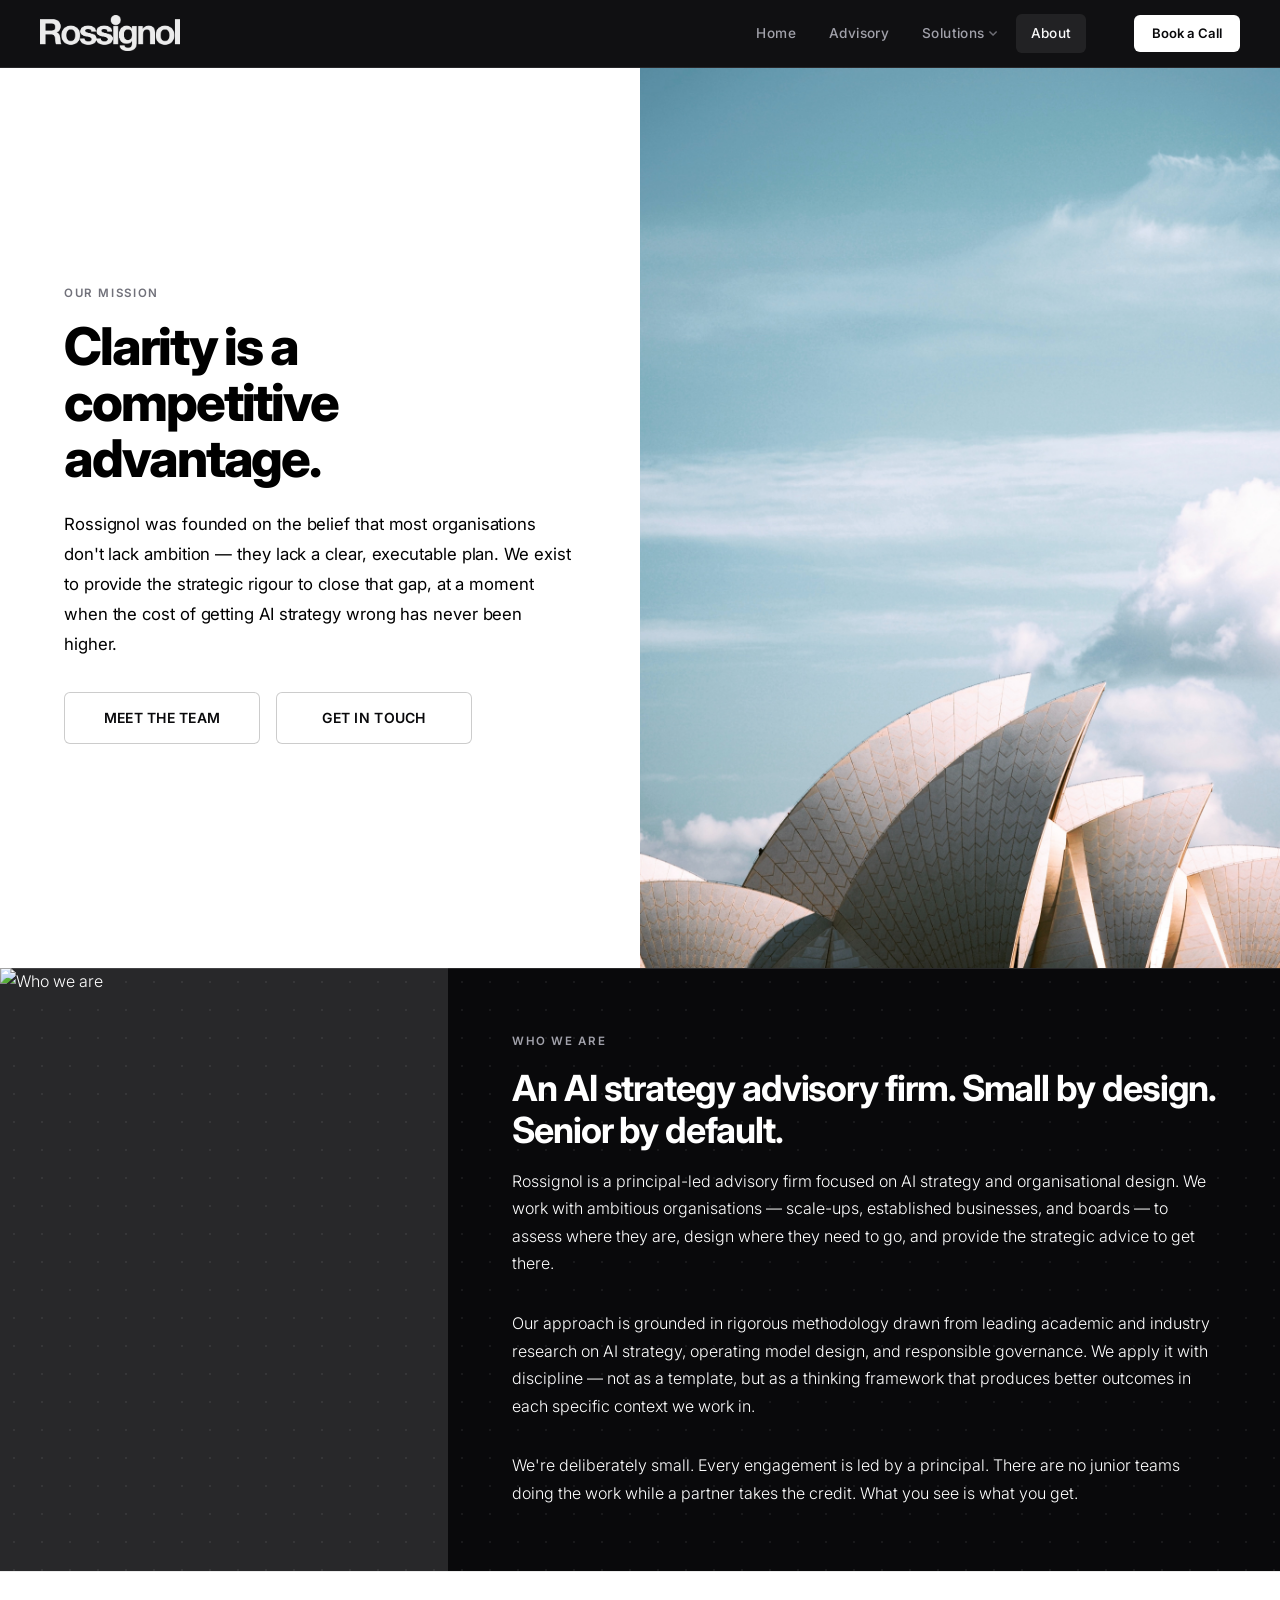
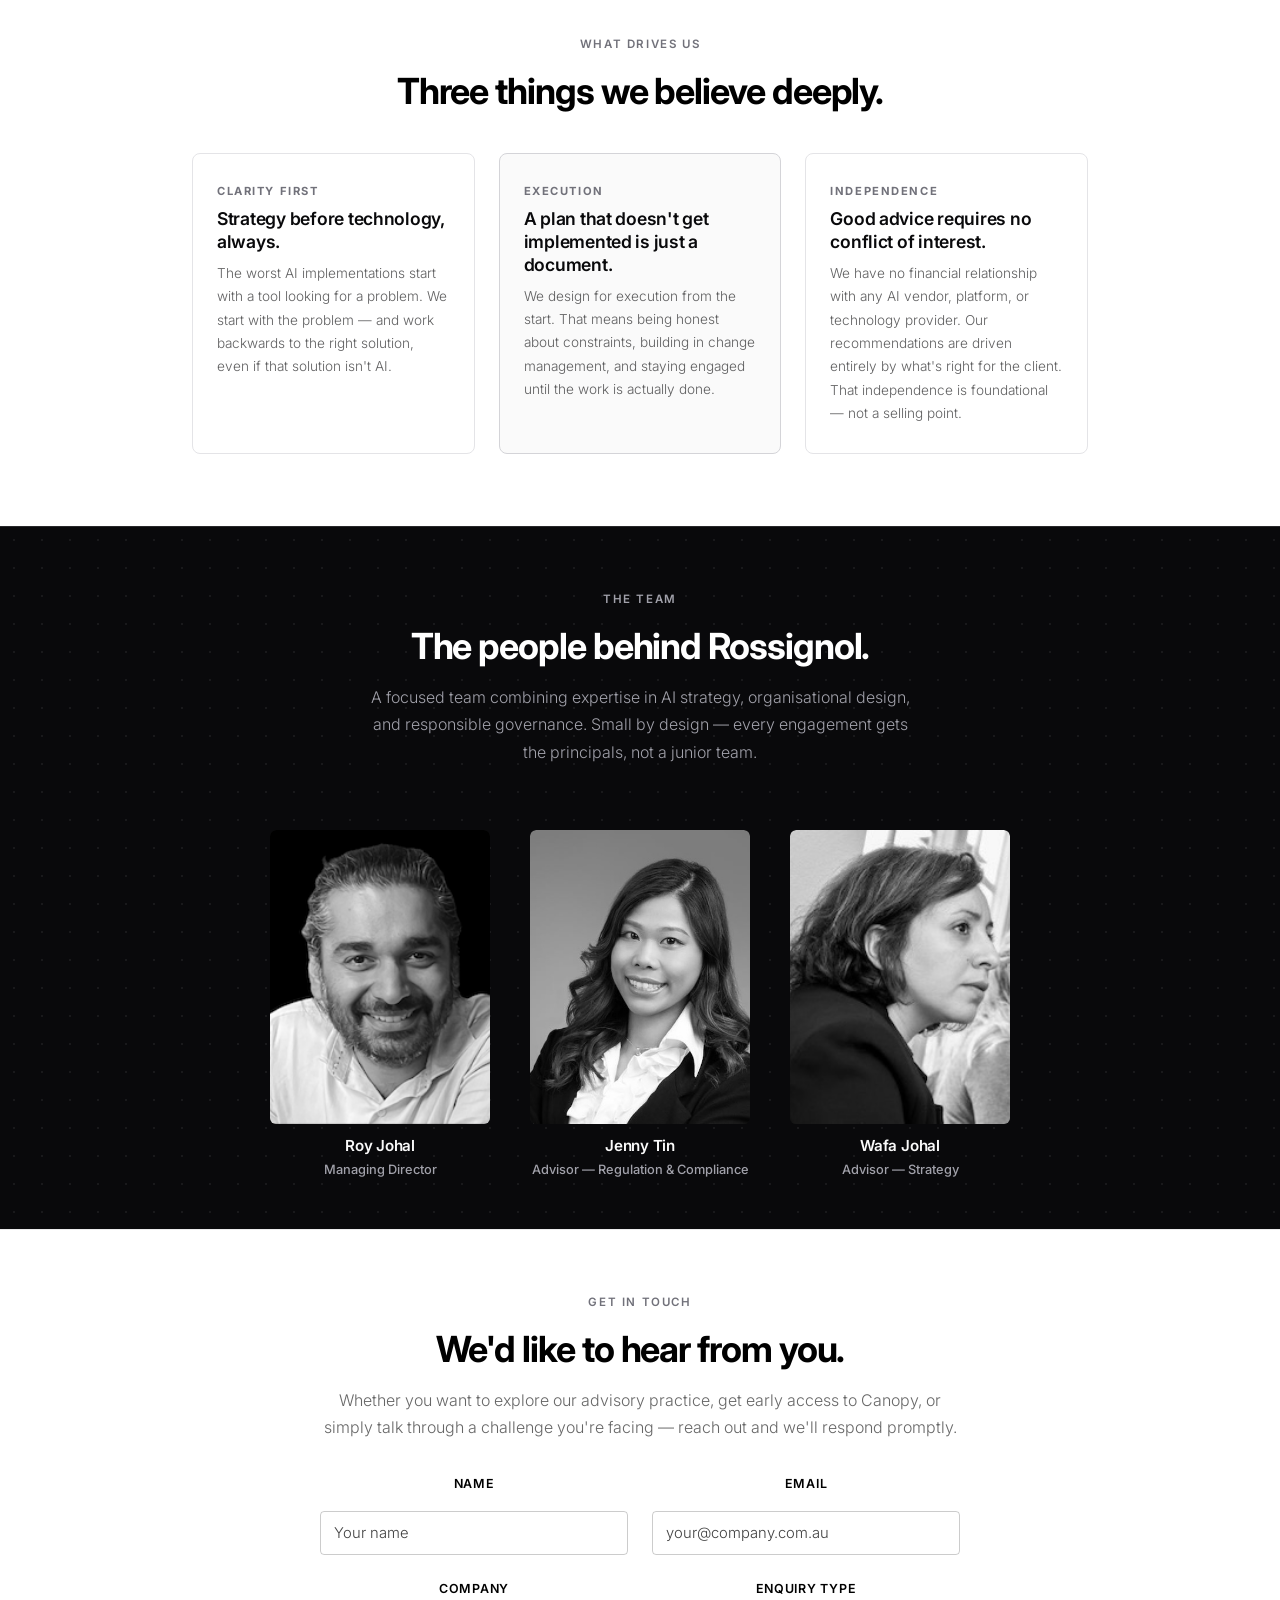
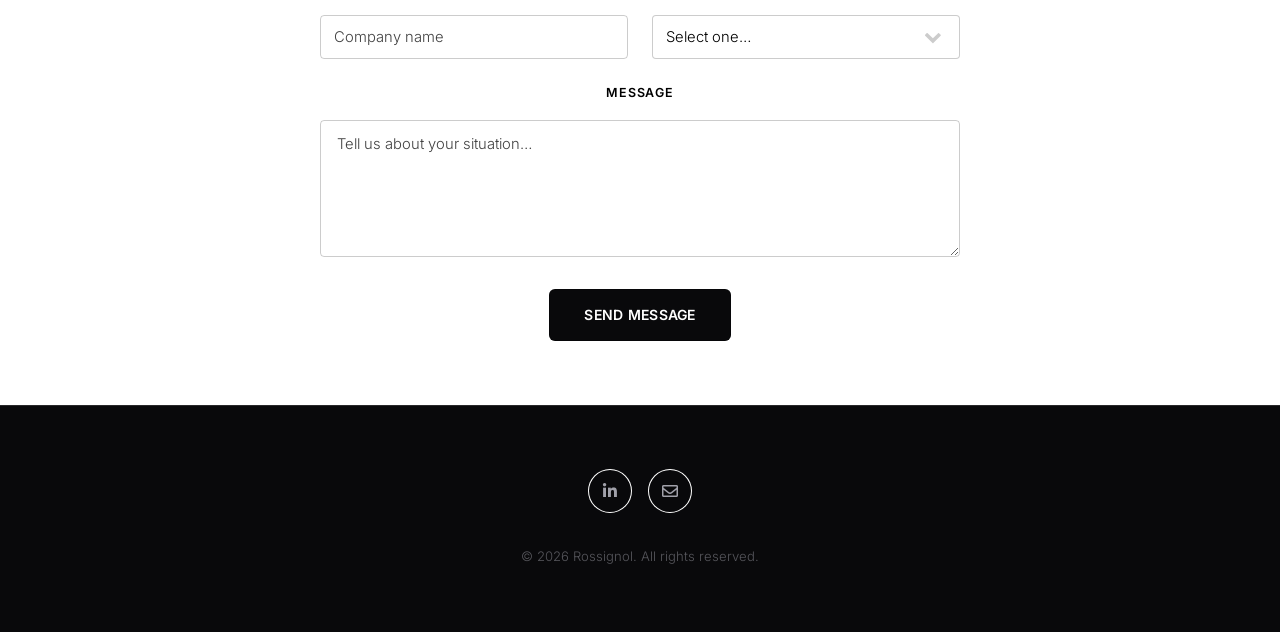
==== commit d7d82e73: "added effects" ====
--- a/about.html
+++ b/about.html
@@ -221,5 +221,6 @@
 	<script src="assets/js/util.js"></script>
 	<script src="assets/js/main.js"></script>
 
+<script src="assets/js/effects.js"></script>
 </body>
 </html>
--- a/assets/css/custom.css
+++ b/assets/css/custom.css
@@ -1925,3 +1925,125 @@
   grid-column: 1 / -1;
   text-align: left;
 }
+
+/* ============================================================
+   ACETERNITY-INSPIRED EFFECTS
+   ============================================================ */
+
+/* --- 1. Dot background on dark sections ---
+   Subtle repeating 1px dot grid adds depth without noise.
+   Excluded from footer (kept solid). */
+#wrapper > section.invert,
+#wrapper > .banner.invert,
+#wrapper > .spotlight.invert {
+  background-image: radial-gradient(
+    circle,
+    rgba(255, 255, 255, 0.065) 1px,
+    transparent 1px
+  );
+  background-size: 28px 28px;
+}
+
+/* --- 2. Card Spotlight ---
+   Radial glow follows cursor within each card via CSS custom
+   properties (--mouse-x / --mouse-y) set by effects.js.
+   pointer-events: none keeps the overlay non-interactive. */
+.step-card,
+.deadline-card,
+.output-item,
+.service-card {
+  position: relative;
+  overflow: hidden;
+  --mouse-x: 50%;
+  --mouse-y: 50%;
+}
+
+.step-card::before,
+.deadline-card::before,
+.output-item::before,
+.service-card::before {
+  content: '';
+  position: absolute;
+  inset: 0;
+  border-radius: inherit;
+  pointer-events: none;
+  opacity: 0;
+  transition: opacity 0.3s ease;
+  z-index: 0;
+}
+
+/* Card content stays above the spotlight overlay */
+.step-card > *,
+.deadline-card > *,
+.output-item > *,
+.service-card > * {
+  position: relative;
+  z-index: 1;
+}
+
+.step-card:hover::before,
+.deadline-card:hover::before,
+.output-item:hover::before,
+.service-card:hover::before {
+  opacity: 1;
+}
+
+/* Light-section cards — barely-there dark dimple */
+.wrapper:not(.invert) .step-card::before,
+.wrapper:not(.invert) .deadline-card::before,
+.wrapper:not(.invert) .service-card::before {
+  background: radial-gradient(
+    480px circle at var(--mouse-x) var(--mouse-y),
+    rgba(0, 0, 0, 0.045),
+    transparent 40%
+  );
+}
+
+/* Dark-section cards — soft white glow */
+.invert .step-card::before,
+.invert .deadline-card::before,
+.output-item::before {
+  background: radial-gradient(
+    480px circle at var(--mouse-x) var(--mouse-y),
+    rgba(255, 255, 255, 0.09),
+    transparent 40%
+  );
+}
+
+/* --- 3. Shimmer button ---
+   A light glint sweeps left to right on hover.
+   Only on filled buttons — outline buttons have no background
+   to contrast against so the effect would be invisible. */
+.invert .button,
+.nav-cta {
+  position: relative;
+  overflow: hidden;
+}
+
+.invert .button::after,
+.nav-cta::after {
+  content: '';
+  position: absolute;
+  top: 0;
+  left: -100%;
+  width: 55%;
+  height: 100%;
+  background: linear-gradient(
+    105deg,
+    transparent 0%,
+    rgba(255, 255, 255, 0.2) 50%,
+    transparent 100%
+  );
+  transform: skewX(-15deg);
+  pointer-events: none;
+}
+
+.invert .button:hover::after,
+.nav-cta:hover::after {
+  animation: btn-shimmer 0.52s ease forwards;
+}
+
+@keyframes btn-shimmer {
+  from { left: -100%; }
+  to   { left: 150%; }
+}
